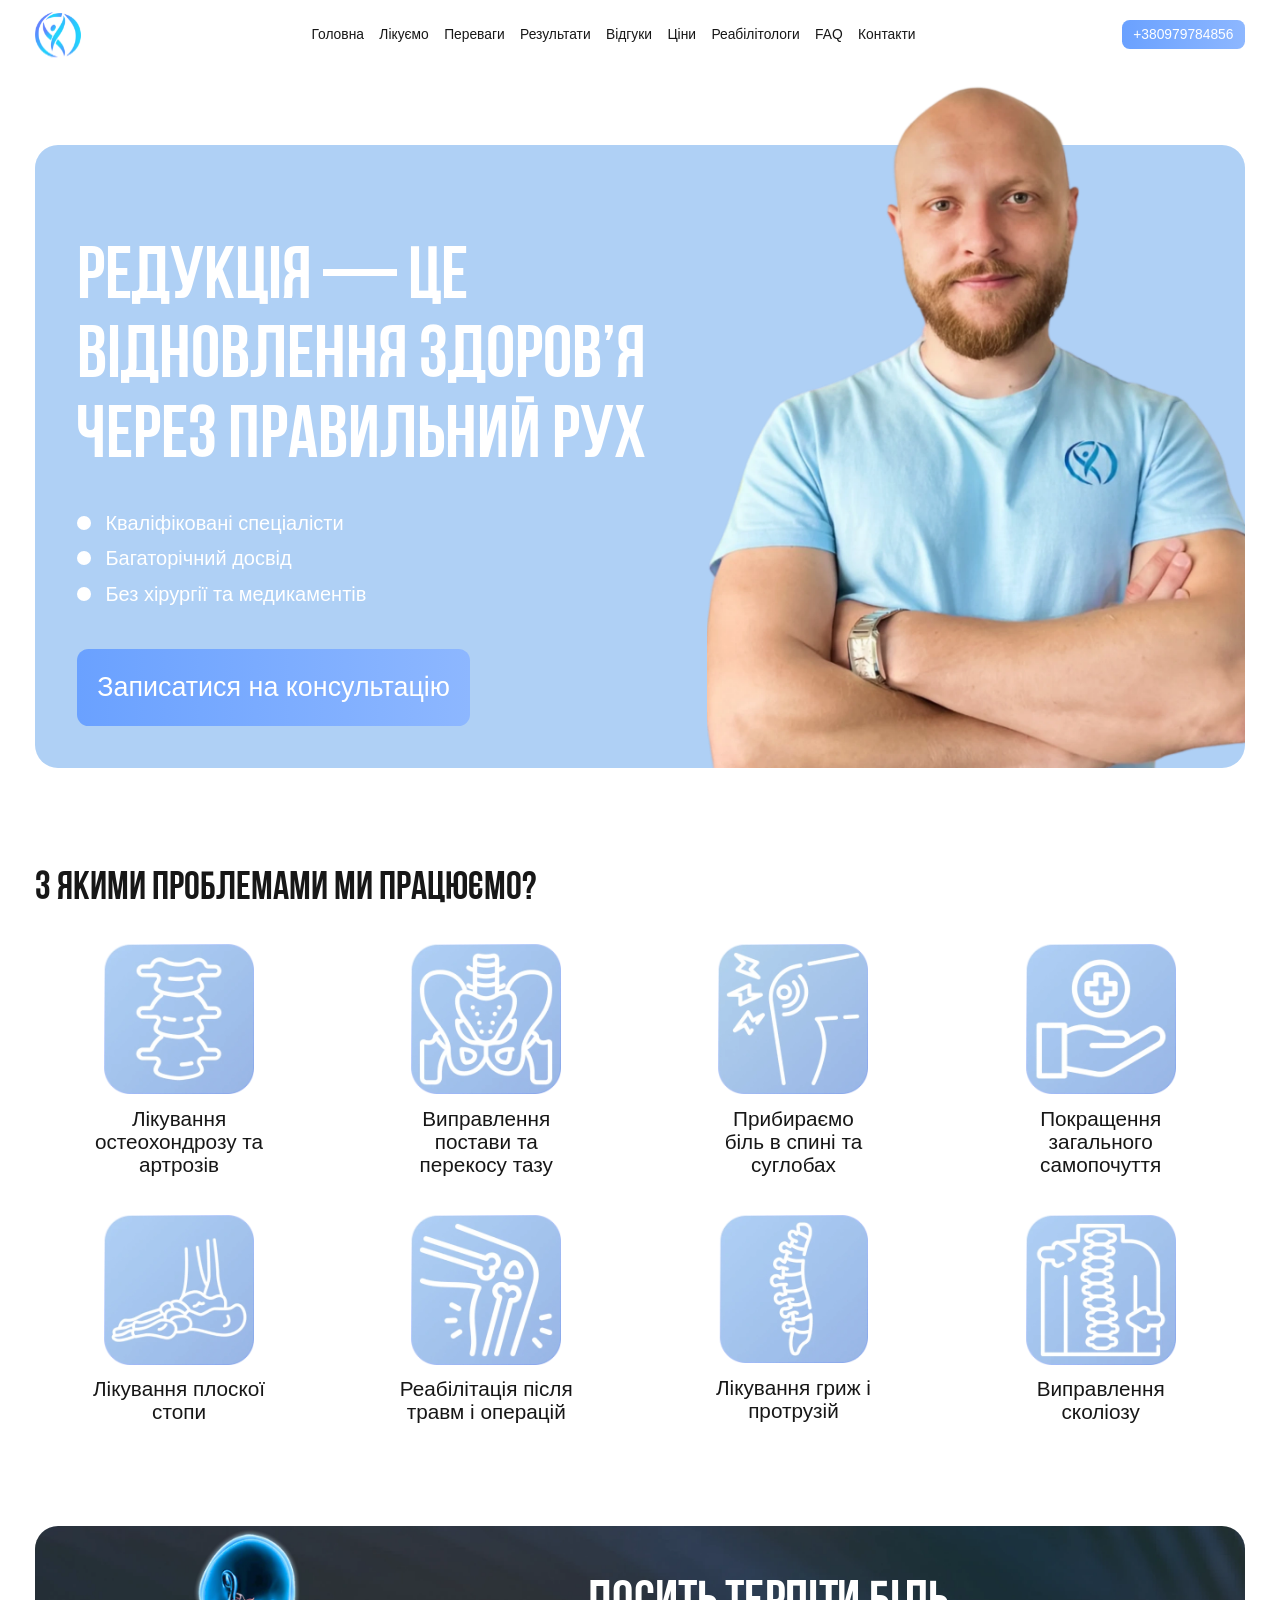
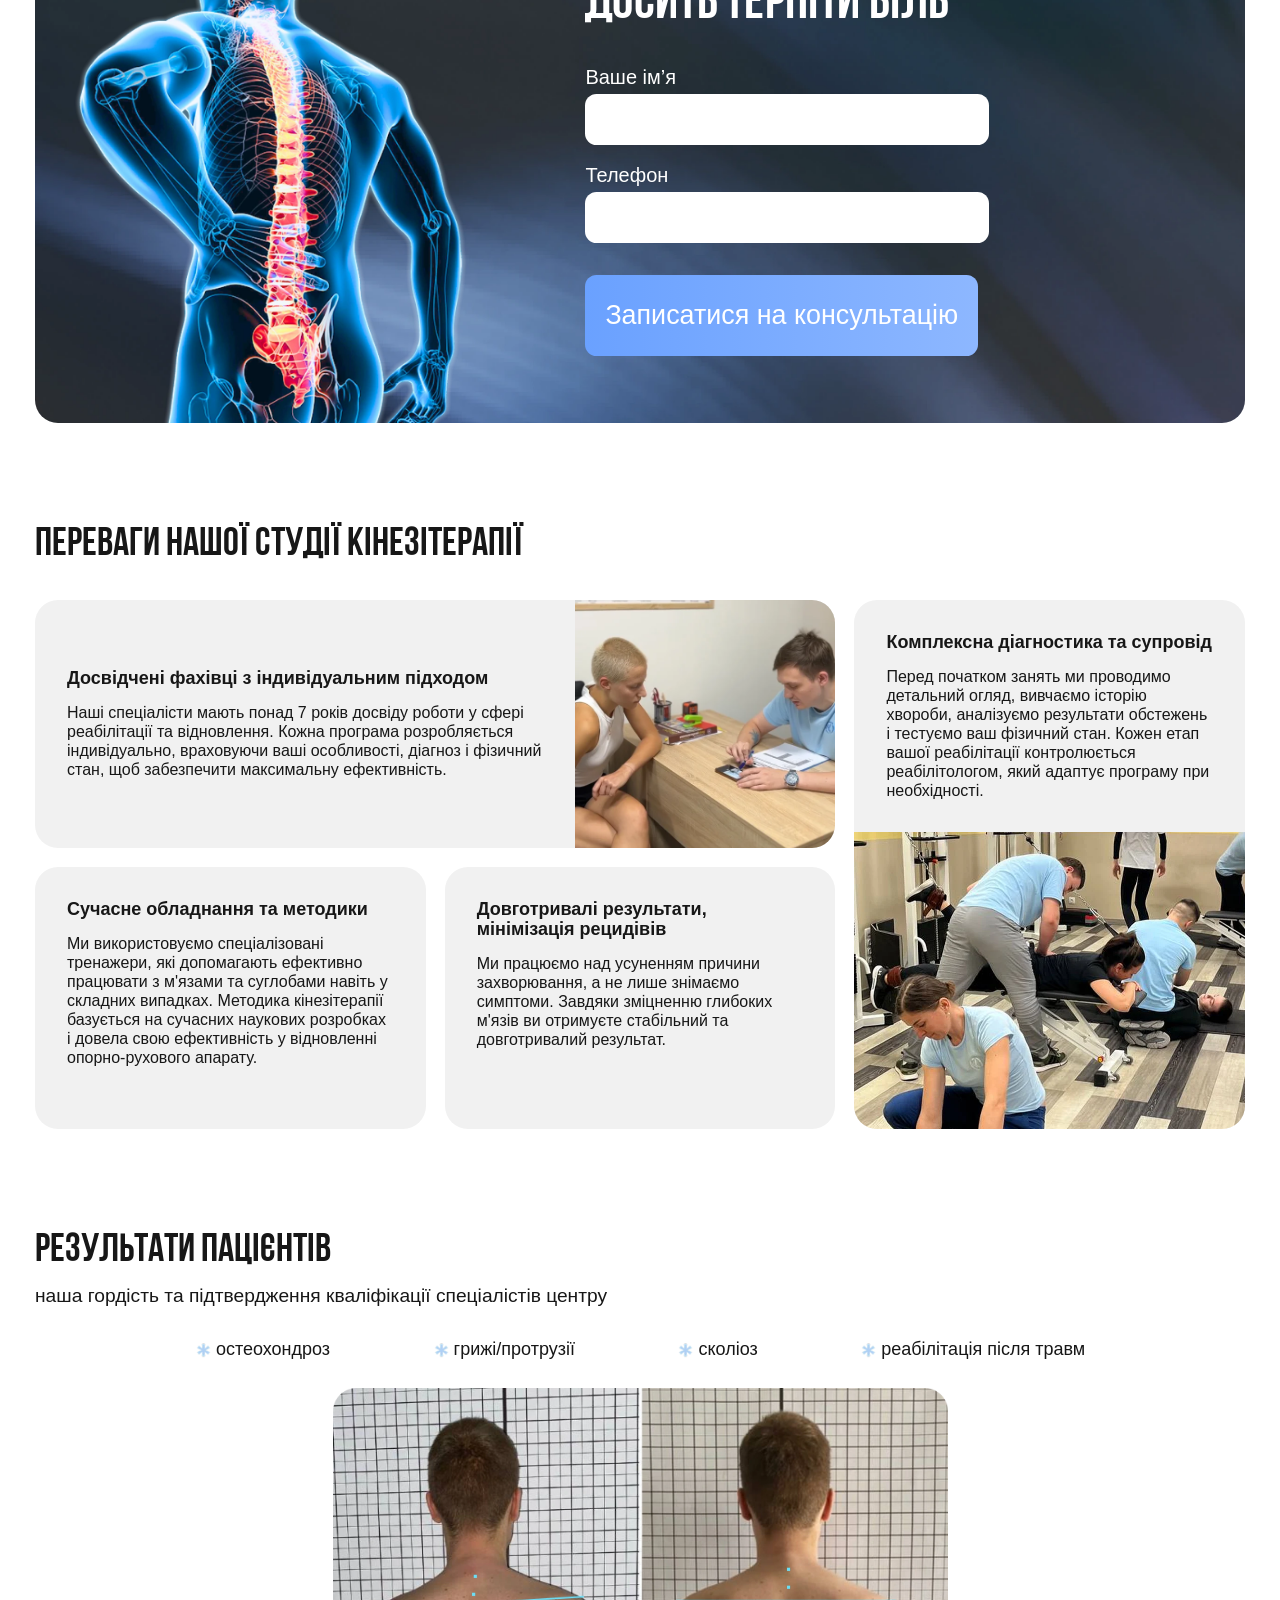
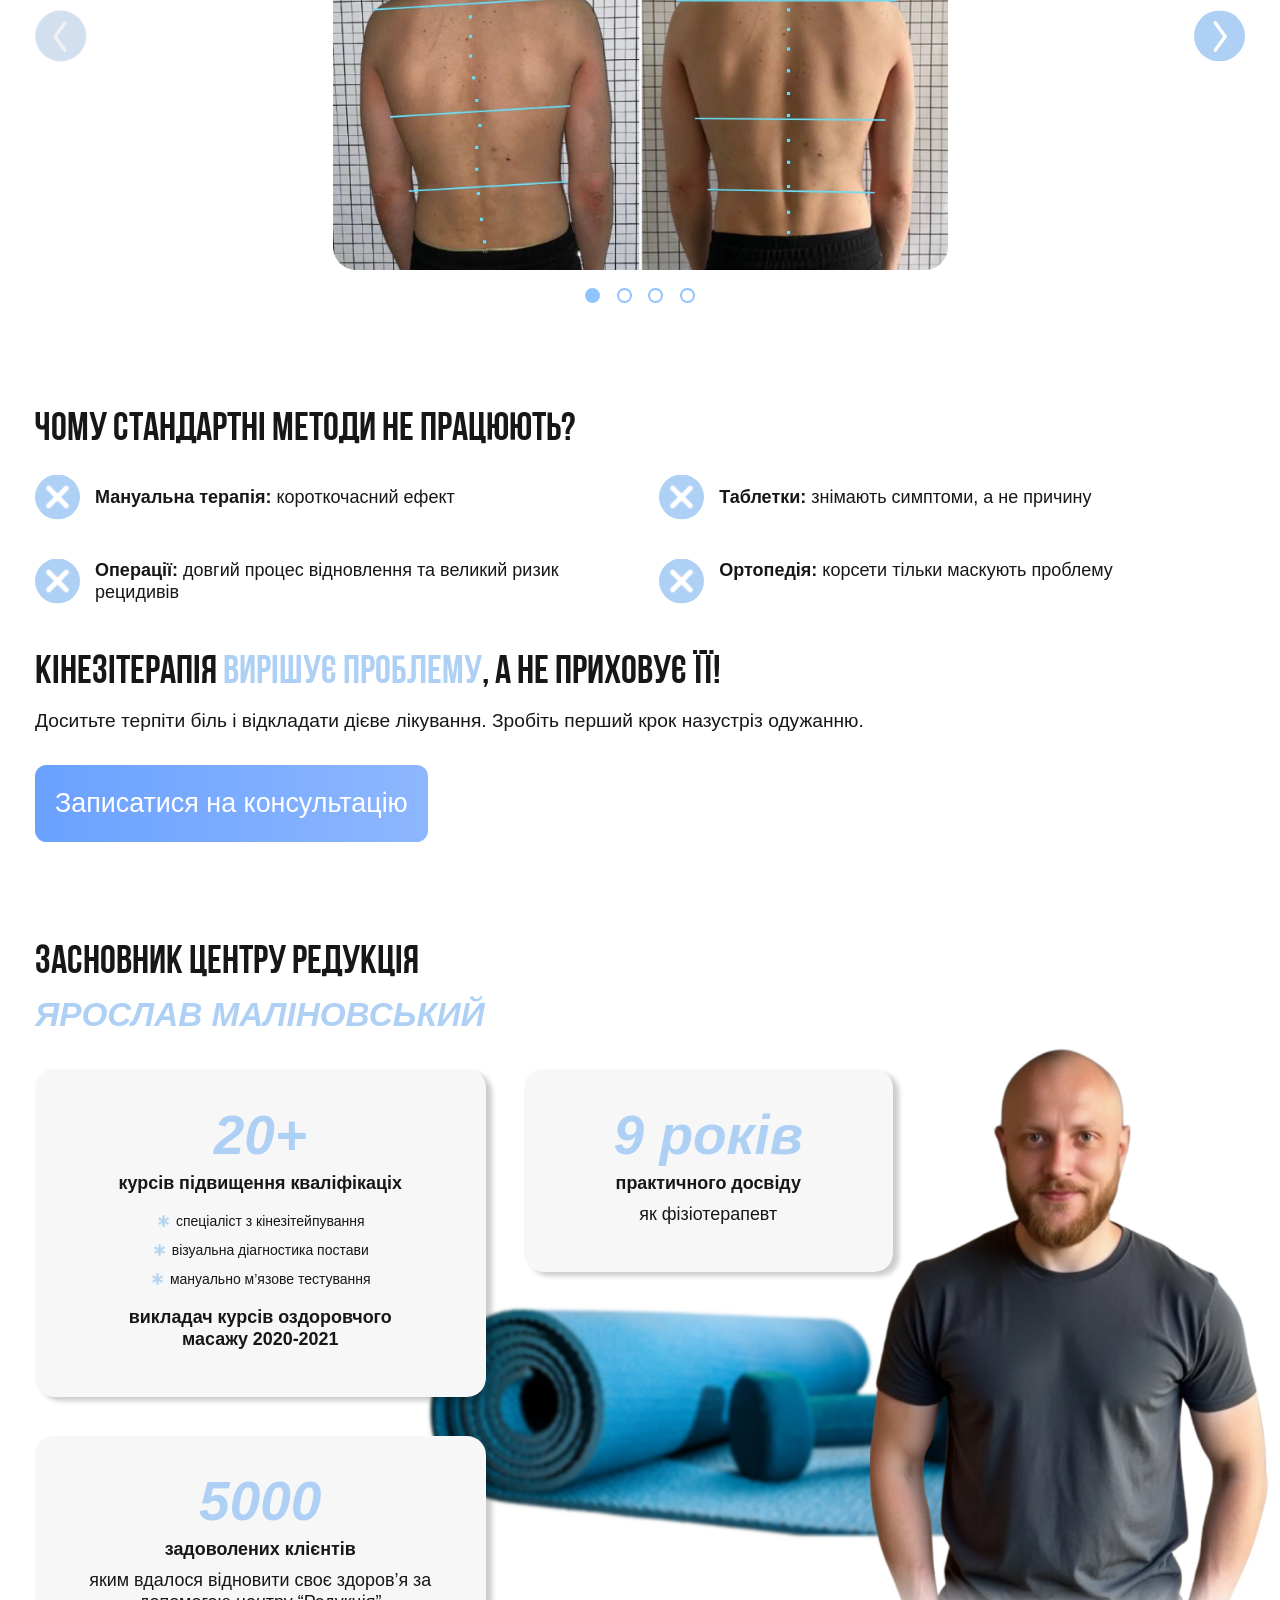
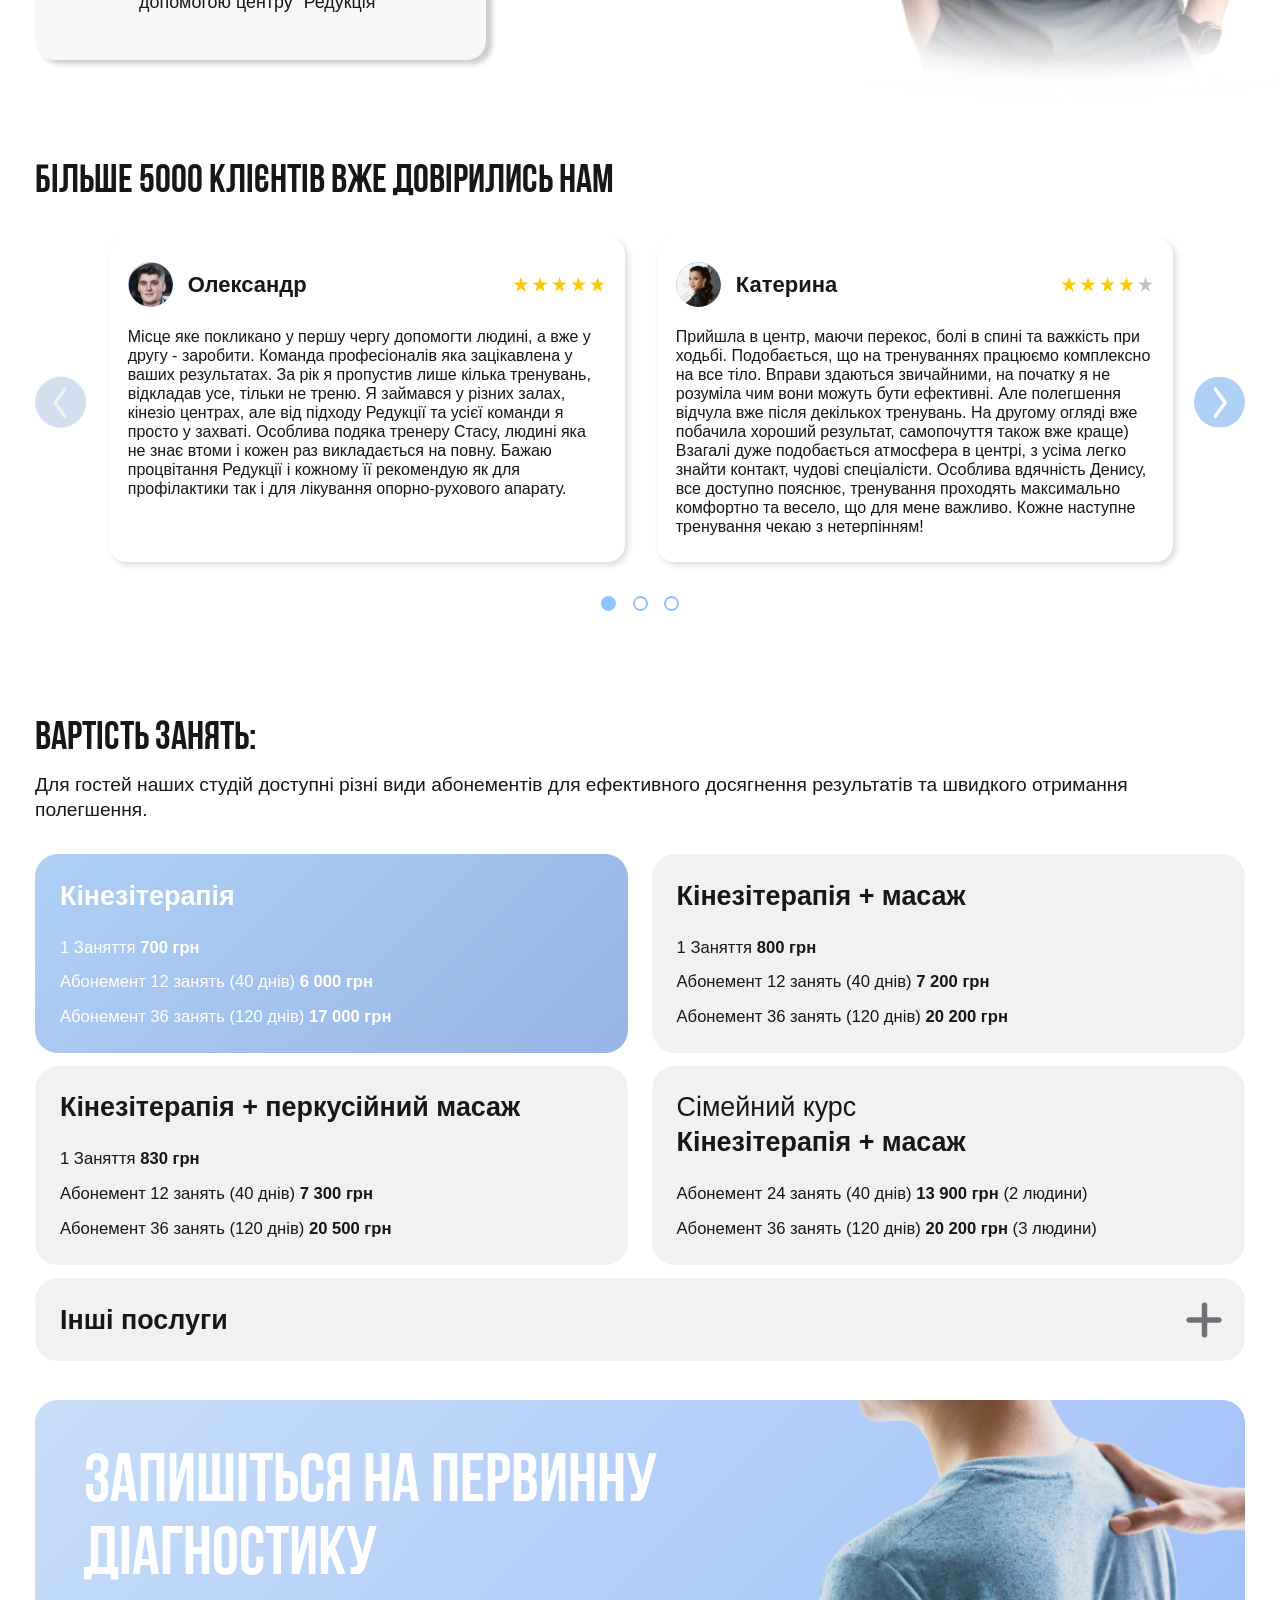
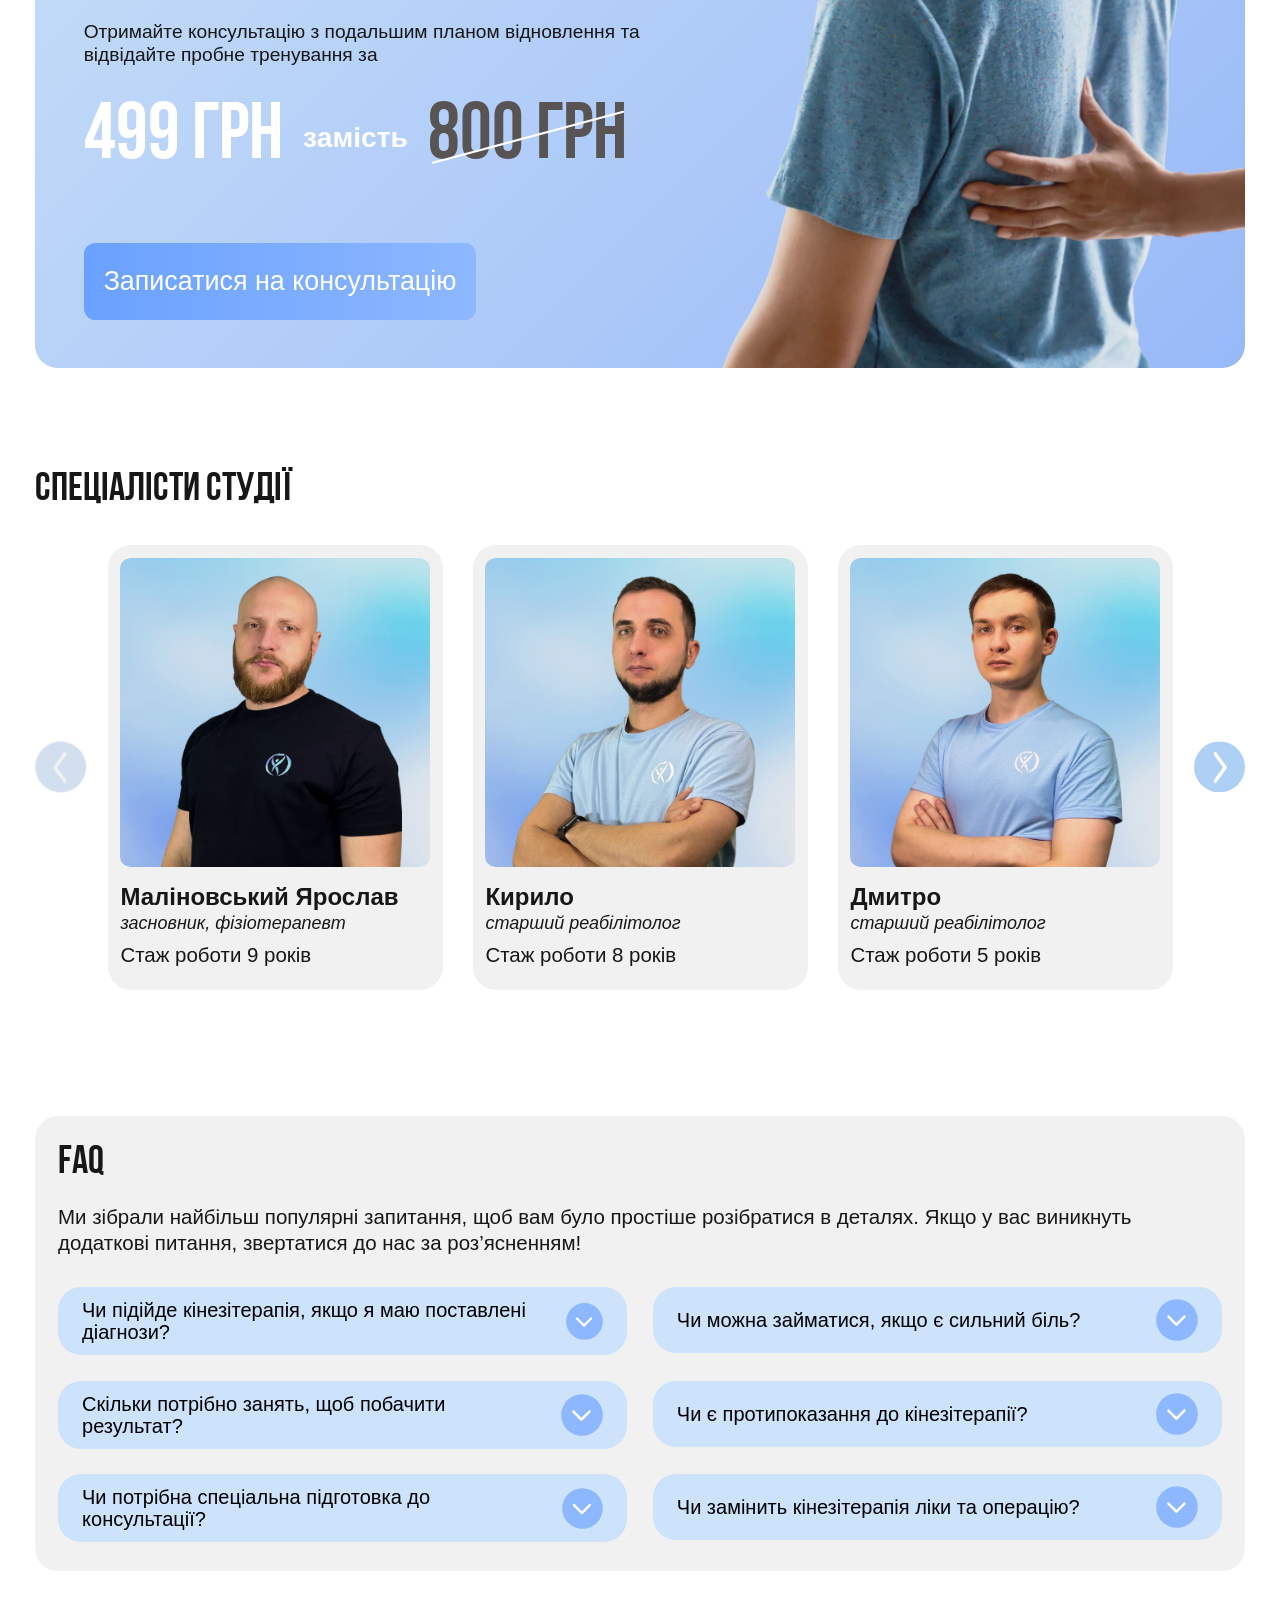
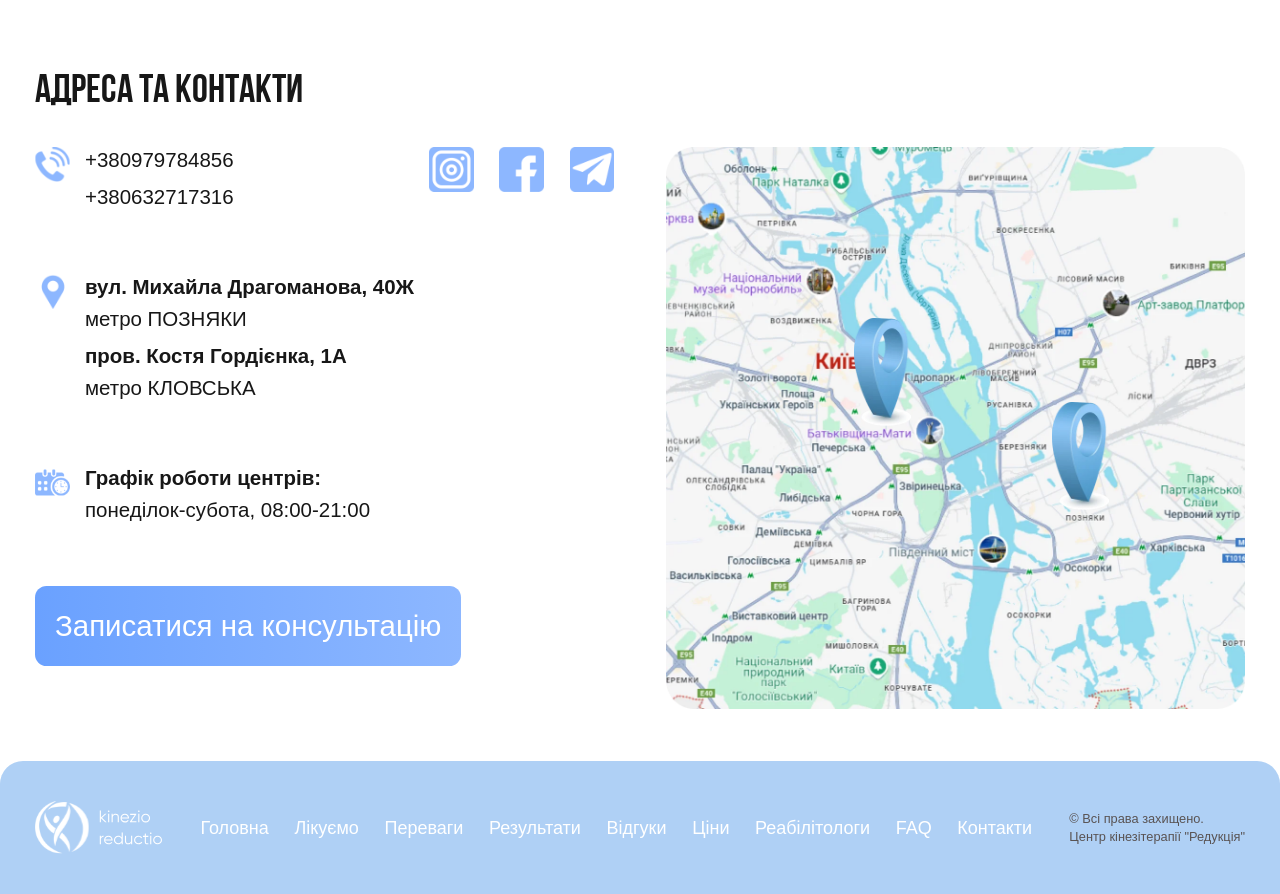
==== index.html @ 493e0660 "Finish kinezio layout" ====
<!DOCTYPE html>
<html lang="en">
<head>
  <meta charset="UTF-8">
  <meta name="viewport" content="width=device-width, initial-scale=1.0">
  <title>Kinezio reductio</title>
  <link rel="stylesheet" href="./styles/reset.min.css">
  <link rel="stylesheet" href="./styles/slick.css">
  <link rel="stylesheet" href="./styles/main.css">
</head>
<body>
  <header>
    <div class="container">
      <div class="header header--desktop df">
        <a href="" class="logo"><img src="./images/logo.svg" alt="Kinezio reductio"></a>
        <nav>
          <ul class="df">
            <li><a href="#main">Головна</a></li>
            <li><a href="#treatment">Лікуємо</a></li>
            <li><a href="#advantages">Переваги</a></li>
            <li><a href="#results">Результати</a></li>
            <li><a href="#reviews">Відгуки</a></li>
            <li><a href="#prices">Ціни</a></li>
            <li><a href="#specialists">Реабілітологи</a></li>
            <li><a href="#faq">FAQ</a></li>
            <li><a href="#contacts">Контакти</a></li>
          </ul>
        </nav>
        <a href="tel:+380979784856" class="phone">+380979784856</a>
      </div>
      <div class="header header--mobile df">
        <a href="" class="logo"><img src="./images/logo--mobile.svg" alt="Kinezio reductio"></a>
        <button class="burger-btn-open" id="open-burger"><span></span><span></span><span></span></button>
        <nav>
          <button class="burger-btn-close" id="close-burger"><span></span><span></span></button>
          <ul>
            <li><a href="#main">Головна</a></li>
            <li><a href="#treatment">Лікуємо</a></li>
            <li><a href="#advantages">Переваги</a></li>
            <li><a href="#results">Результати</a></li>
            <li><a href="#reviews">Відгуки</a></li>
            <li><a href="#prices">Ціни</a></li>
            <li><a href="#specialists">Реабілітологи</a></li>
            <li><a href="#faq">FAQ</a></li>
            <li><a href="#contacts">Контакти</a></li>
          </ul>
        </nav>
      </div>
    </div>
  </header>
  <main>
    <section class="sec1" id="main">
      <div class="container">
        <div class="sec1__content">
          <div class="sec1__text">
            <h1>Редукція — ЦЕ Відновлення здоров’я через правильний рух</h1>
            <ul>
              <li>Кваліфіковані спеціалісти</li>
              <li>Багаторічний досвід</li>
              <li>Без хірургії та медикаментів</li>
            </ul>
            <a href="#make-an-appointment" class="accent-btn">Записатися на консультацію</a>
          </div>
          <div class="sec1__img">
            <img src="./images/sec1-photo.webp" alt="ЯРОСЛАВ МАЛІНОВСЬКИЙ">
          </div>
        </div>
      </div>
    </section>
    <section class="sec2" id="treatment">
      <div class="container">
        <h2>З якими проблемами ми працюємо?</h2>
        <div class="sec2__blocks">
          <div class="sec2__block">
            <img src="./images/sec2-icon-1.webp" alt="Лікування остеохондрозу та артрозів">
            <p>Лікування <br> остеохондрозу та <br> артрозів</p>
          </div>
          <div class="sec2__block">
            <img src="./images/sec2-icon-2.webp" alt="Виправлення постави та перекосу тазу">
            <p>Виправлення <br> постави та <br> перекосу тазу</p>
          </div>
          <div class="sec2__block">
            <img src="./images/sec2-icon-3.webp" alt="Прибираємо біль в спині та суглобах">
            <p>Прибираємо <br> біль в спині та <br> суглобах</p>
          </div>
          <div class="sec2__block">
            <img src="./images/sec2-icon-4.webp" alt="Покращення загального самопочуття">
            <p>Покращення <br> загального <br> самопочуття</p>
          </div>
          <div class="sec2__block">
            <img src="./images/sec2-icon-5.webp" alt="Лікування плоскої стопи">
            <p>Лікування плоскої <br> стопи</p>
          </div>
          <div class="sec2__block">
            <img src="./images/sec2-icon-6.webp" alt="Реабілітація після травм і операцій">
            <p>Реабілітація після <br> травм і операцій</p>
          </div>
          <div class="sec2__block">
            <img src="./images/sec2-icon-7.webp" alt="Лікування гриж і протрузій">
            <p>Лікування гриж і <br> протрузій</p>
          </div>
          <div class="sec2__block">
            <img src="./images/sec2-icon-8.webp" alt="Виправлення сколіозу">
            <p>Виправлення <br> сколіозу</p>
          </div>
        </div>
      </div>
    </section>
    <section class="sec3" id="make-an-appointment">
      <div class="container">
        <div class="sec3__content">
          <div class="sec3__img">
            <img src="./images/sec3-img.webp" alt="Досить терпіти біль: запис на косультацію" class="desktop">
            <img src="./images/sec3-img--mobile.webp" alt="Досить терпіти біль: запис на косультацію" class="mobile">
          </div>
          <div class="sec3__form">
            <h2>досить терпіти біль</h2>
            <form action="">
              <label>
                <span>Ваше ім’я</span>
                <input type="text">
              </label>
              <label>
                <span>Телефон</span>
                <input type="tel">
              </label>
              <button type="submit" class="accent-btn">Записатися на консультацію</button>
            </form>
          </div>
        </div>
      </div>
    </section>
    <section class="sec4" id="advantages">
      <div class="container">
        <div class="sec4__content">
          <h2>Переваги нашої студії кінезітерапії</h2>
          <div class="sec4__blocks">
            <div class="sec4__block">
              <div class="sec4__text">
                <h3>Досвідчені фахівці з індивідуальним підходом</h3>
                <p>
                  Наші спеціалісти мають понад 7 років досвіду роботи у сфері реабілітації та відновлення. Кожна програма розробляється
                  індивідуально, враховуючи ваші особливості, діагноз і фізичний стан, щоб забезпечити максимальну ефективність.
                </p>
              </div>
              <div class="sec4__img"><img src="./images/sec4-img-1.webp" alt="Досвідчені фахівці з індивідуальним підходом"></div>
            </div>
            <div class="sec4__block">
              <div class="sec4__text">
                <h3>Сучасне обладнання та методики</h3>
                <p>
                  Ми використовуємо спеціалізовані тренажери, які допомагають ефективно працювати з м'язами та суглобами навіть у
                  складних випадках. Методика кінезітерапії базується на сучасних наукових розробках і довела свою ефективність у
                  відновленні опорно-рухового апарату.
                </p>
              </div>
            </div>
            <div class="sec4__block">
              <div class="sec4__text">
                <h3>Довготривалі результати, мінімізація рецидівів</h3>
                <p>
                  Ми працюємо над усуненням причини захворювання, а не лише знімаємо симптоми. Завдяки зміцненню глибоких
                  м'язів ви отримуєте стабільний та довготривалий результат.
                </p>
              </div>
            </div>
            <div class="sec4__block">
              <div class="sec4__text">
                <h3>Комплексна діагностика та супровід</h3>
                <p>
                  Перед початком занять ми проводимо детальний огляд, вивчаємо історію хвороби, аналізуємо результати обстежень і
                  тестуємо ваш фізичний стан. Кожен етап вашої реабілітації контролюється реабілітологом, який адаптує програму при
                  необхідності.
                </p>
              </div>
              <div class="sec4__img"><img src="./images/sec4-img-2.webp" alt="Комплексна діагностика та супровід"></div>
            </div>
          </div>
          <div class="sec4__img-mobile"><img src="./images/sec4-img-mobile.webp" alt="Переваги нашої студії кінезітерапії"></div>
        </div>
      </div>
    </section>
    <section class="sec5" id="results">
      <div class="container">
        <h2>результати пацієнтів</h2>
        <p>наша гордість та підтвердження кваліфікації спеціалістів центру</p>
        <ul>
          <li>остеохондроз</li>
          <li>грижі/протрузії</li>
          <li>сколіоз</li>
          <li>реабілітація після травм</li>
        </ul>
        <div class="sec5__slider">
          <div class="sec5__slider-block"><img src="./images/sec5-slider-img-1.webp"></div>
          <div class="sec5__slider-block"><img src="./images/sec5-slider-img-2.webp"></div>
          <div class="sec5__slider-block"><img src="./images/sec5-slider-img-3.webp"></div>
          <div class="sec5__slider-block"><img src="./images/sec5-slider-img-4.webp"></div>
        </div>
      </div>
    </section>
    <section class="sec6">
      <div class="container">
        <h2>Чому стандартні методи не працюють?</h2>
        <ul>
          <li><strong>Мануальна терапія:</strong> короткочасний ефект</li>
          <li><strong>Таблетки:</strong> знімають симптоми, а не причину</li>
          <li><strong>Операції:</strong> довгий процес відновлення та великий ризик рецидивів</li>
          <li><strong>Ортопедія:</strong> корсети тільки маскують проблему</li>
        </ul>
        <h3>Кінезітерапія <strong>вирішує проблему</strong>, а не приховує її!</h3>
        <p>Доситьте терпіти біль і відкладати дієве лікування. Зробіть перший крок назустріз одужанню.</p>
        <a href="#make-an-appointment" class="accent-btn">Записатися на консультацію</a>
      </div>
    </section>
    <section class="sec7">
      <div class="container">
        <h2>засновник центру РЕДУКЦІЯ</h2>
        <h3>ЯРОСЛАВ МАЛІНОВСЬКИЙ</h3>
        <div class="sec7__blocks">
          <div class="sec7__block">
            <h4>20+</h4>
            <p><strong>курсів підвищення кваліфікаціх</strong></p>
            <ul>
              <li>спеціаліст з кінезітейпування</li>
              <li>візуальна діагностика постави</li>
              <li>мануально м’язове тестування</li>
            </ul>
            <p><strong>викладач курсів оздоровчого <br> масажу 2020-2021</strong></p>
          </div>
          <div class="sec7__block">
            <h4>9 років</h4>
            <p><strong>практичного досвіду</strong></p>
            <p>як фізіотерапевт</p>
          </div>
          <div class="sec7__block">
            <h4>5000</h4>
            <p><strong>задоволених клієнтів</strong></p>
            <p>яким вдалося відновити своє здоров’я за допомогою центру “Редукція”</p>
          </div>
        </div>
        <div class="sec7__img">
          <img src="./images/sec7-main-img.webp" alt="ЯРОСЛАВ МАЛІНОВСЬКИЙ">
        </div>
      </div>
    </section>
    <section class="sec8" id="reviews">
      <div class="container">
        <h2>більше 5000 клієнтів вже довірились нам</h2>
        <div class="sec8__blocks">
          <div class="sec8__block" data-rating="5">
            <div class="sec8__title">
              <div class="sec8__name">
                <div><img src="./images/sec8-img-1.webp" alt="Олександр"></div>
                <p>Олександр</p>
              </div>
              <div class="sec8__rating">
                <img src="./images/sec8-star.svg">
                <img src="./images/sec8-star.svg">
                <img src="./images/sec8-star.svg">
                <img src="./images/sec8-star.svg">
                <img src="./images/sec8-star.svg">
              </div>
            </div>
            <p>
              Місце яке покликано у першу чергу допомогти людині, а вже у другу - заробити. Команда професіоналів яка зацікавлена у
              ваших результатах. За рік я пропустив лише кілька тренувань, відкладав усе, тільки не треню. Я займався у різних залах,
              кінезіо центрах, але від підходу Редукції та усієї команди я просто у захваті. Особлива подяка тренеру Стасу, людині яка
              не знає втоми і кожен раз викладається на повну. Бажаю процвітання Редукції і кожному її рекомендую як для профілактики
              так і для лікування опорно-рухового апарату.
            </p>
          </div>
          <div class="sec8__block" data-rating="4">
            <div class="sec8__title">
              <div class="sec8__name">
                <div><img src="./images/sec8-img-2.webp" alt="Катерина"></div>
                <p>Катерина</p>
              </div>
              <div class="sec8__rating">
                <img src="./images/sec8-star.svg">
                <img src="./images/sec8-star.svg">
                <img src="./images/sec8-star.svg">
                <img src="./images/sec8-star.svg">
                <img src="./images/sec8-star.svg">
              </div>
            </div>
            <p>
              Прийшла в центр, маючи перекос, болі в спині та важкість при ходьбі. Подобається, що на тренуваннях працюємо комплексно
              на все тіло. Вправи здаються звичайними, на початку я не розуміла чим вони можуть бути ефективні. Але полегшення відчула
              вже після декількох тренувань. На другому огляді вже побачила хороший результат, самопочуття також вже краще) Взагалі
              дуже подобається атмосфера в центрі, з усіма легко знайти контакт, чудові спеціалісти. Особлива вдячність Денису, все
              доступно пояснює, тренування проходять максимально комфортно та весело, що для мене важливо. Кожне наступне тренування
              чекаю з нетерпінням!
            </p>
          </div>
          <div class="sec8__block" data-rating="5">
            <div class="sec8__title">
              <div class="sec8__name">
                <div><img src="./images/sec8-img-3.webp" alt="Юлія"></div>
                <p>Юлія</p>
              </div>
              <div class="sec8__rating">
                <img src="./images/sec8-star.svg">
                <img src="./images/sec8-star.svg">
                <img src="./images/sec8-star.svg">
                <img src="./images/sec8-star.svg">
                <img src="./images/sec8-star.svg">
              </div>
            </div>
            <p>
              Займалася в Редукції три місяці, і прийду ще обовʼязково!!! Лікар мене відправляв на хірургічний стіл, так як маю дві
              грижі, але дякувати Богу я потрапила в Редукцію. Після перших занять мені вже стало набагато краще, потім через 5
              занять я забула що таке болі в спині взагалі, і зараз не знаю що це! Особливо дякую реабілітологу Максиму! Він дуже
              уважний, завжди запитає як самопочуття, де болить... як болить... і на масажі завжди виправляє ситуації, і якщо десь
              і боліло то після масажу не болить. Бракує слів описати мій захват від Редукції. Я обовʼязково повернуся!!!
            </p>
          </div>
          <div class="sec8__block" data-rating="3">
            <div class="sec8__title">
              <div class="sec8__name">
                <div><img src="" alt="Аліна"></div>
                <p>Аліна</p>
              </div>
              <div class="sec8__rating">
                <img src="./images/sec8-star.svg">
                <img src="./images/sec8-star.svg">
                <img src="./images/sec8-star.svg">
                <img src="./images/sec8-star.svg">
                <img src="./images/sec8-star.svg">
              </div>
            </div>
            <p>
              100% рекомендую, займаюся вже півроку. Прийшла з болем у коліні та спині, майже одразу відчула покращення. Займалася з
              Максимом. Здорово, що є повний контроль над вправами, і немає варіанта зробити щось неправильно)) Всі хлопці дуже
              привітні, товариські, з усіма дуже комфортно. Кілька разів на місяць були огляди та зміна вправ. Ну і масаж після
              заняття найчарівніша частина.
            </p>
          </div>
          <div class="sec8__block" data-rating="5">
            <div class="sec8__title">
              <div class="sec8__name">
                <div><img src="./images/sec8-img-4.webp" alt="Анна"></div>
                <p>Анна</p>
              </div>
              <div class="sec8__rating">
                <img src="./images/sec8-star.svg">
                <img src="./images/sec8-star.svg">
                <img src="./images/sec8-star.svg">
                <img src="./images/sec8-star.svg">
                <img src="./images/sec8-star.svg">
              </div>
            </div>
            <p>
              Редукція - це моя любов і щира рекомендація!За 3 місяці мені вилікували і вирівняли спину, а реабілітаційний центр
              став рідною домівкою)) Окреме дякую Дмитру, для мене це найкращий спеціаліст, який має свої методики і підхід,
              кваліфікований реабілітолог, який зліпив з мене здорову людину. Тому, кому потрібна здорова спина, гарна попа і
              свіжа голова вам точно сюди)
            </p>
          </div>
          <div class="sec8__block" data-rating="5">
            <div class="sec8__title">
              <div class="sec8__name">
                <div><img src="" alt="Богдан"></div>
                <p>Богдан</p>
              </div>
              <div class="sec8__rating">
                <img src="./images/sec8-star.svg">
                <img src="./images/sec8-star.svg">
                <img src="./images/sec8-star.svg">
                <img src="./images/sec8-star.svg">
                <img src="./images/sec8-star.svg">
              </div>
            </div>
            <p>
              Затишно та професійно. Чудові професіонали з великим досвідом. Звернувся з болями в спині та коліні, роками то
              таблетки, то мазі. Знайшли причину нарешті та працюємо над усуненням. І результатом дуже задоволений. Реабілітолог
              Стас уважний та націлений на результат, дякую. Але запевняю - там усі професіонали:)
            </p>
          </div>
        </div>
      </div>
    </section>
    <section class="sec9" id="prices">
      <div class="container">
        <h2>вартість занять:</h2>
        <p>Для гостей наших студій доступні різні види абонементів для ефективного досягнення результатів та швидкого отримання полегшення.</p>
        <div class="sec9__services">
          <div class="sec9__service-block">
            <h3>Кінезітерапія</h3>
            <ul>
              <li>1 Заняття <strong>700 грн</strong></li>
              <li>Абонемент 12 занять (40 днів) <strong>6 000 грн</strong></li>
              <li>Абонемент 36 занять (120 днів) <strong>17 000 грн</strong></li>
            </ul>
          </div>
          <div class="sec9__service-block">
            <h3>Кінезітерапія + масаж</h3>
            <ul>
              <li>1 Заняття <strong>800 грн</strong></li>
              <li>Абонемент 12 занять (40 днів) <strong>7 200 грн</strong></li>
              <li>Абонемент 36 занять (120 днів) <strong>20 200 грн</strong></li>
            </ul>
          </div>
          <div class="sec9__service-block">
            <h3>Кінезітерапія + перкусійний масаж</h3>
            <ul>
              <li>1 Заняття <strong>830 грн</strong></li>
              <li>Абонемент 12 занять (40 днів) <strong>7 300 грн</strong></li>
              <li>Абонемент 36 занять (120 днів) <strong>20 500 грн</strong></li>
            </ul>
          </div>
          <div class="sec9__service-block">
            <h3><em>Сімейний курс</em> Кінезітерапія + масаж</h3>
            <ul>
              <li>Абонемент 24 занять (40 днів) <strong>13 900 грн</strong> (2 людини)</li>
              <li>Абонемент 36 занять (120 днів) <strong>20 200 грн</strong> (3 людини)</li>
            </ul>
          </div>
          <div class="sec9__service-block">
            <h3>Інші послуги</h3>
            <ul>
              <li>Банки <strong>200 грн</strong></li>
              <li>Перкусійний масаж <strong>250 грн</strong></li>
              <li>Кінезітейпування <strong>300 грн</strong></li>
            </ul>
          </div>
        </div>
        <div class="sec9__first">
          <h2>запишіться на первинну діагностику</h2>
          <p>Отримайте консультацію з подальшим планом відновлення та відвідайте пробне тренування за</p>
          <div class="sec9__first-text">
            <p>499 грн</p>
            <p>замість</p>
            <p>800 грн</p>
          </div>
          <a href="#make-an-appointment" class="accent-btn">Записатися на консультацію</a>
          <img src="./images/sec9-img.webp" alt="первинна діагностика">
        </div>
      </div>
    </section>
    <section class="sec10" id="specialists">
      <div class="container">
        <h2>спеціалісти студії</h2>
        <div class="sec10__cards">
          <div class="sec10__card">
            <div><img src="./images/sec10-img-1.webp" alt="Маліновський Ярослав"></div>
            <p>Маліновський Ярослав</p>
            <p>засновник, фізіотерапевт</p>
            <p>Стаж роботи 9 років</p>
          </div>
          <div class="sec10__card">
            <div><img src="./images/sec10-img-2.webp" alt="Кирило"></div>
            <p>Кирило</p>
            <p>старший реабілітолог</p>
            <p>Стаж роботи 8 років</p>
          </div>
          <div class="sec10__card">
            <div><img src="./images/sec10-img-3.webp" alt="Дмитро"></div>
            <p>Дмитро</p>
            <p>старший реабілітолог</p>
            <p>Стаж роботи 5 років</p>
          </div>
          <div class="sec10__card">
            <div><img src="./images/sec10-img-4.webp" alt="Дарія"></div>
            <p>Дарія</p>
            <p>реабілітолог</p>
            <p>Стаж роботи 3 роки</p>
          </div>
          <div class="sec10__card">
            <div><img src="./images/sec10-img-5.webp" alt="Ігор"></div>
            <p>Ігор</p>
            <p>реабілітолог</p>
            <p>Стаж роботи 3 роки</p>
          </div>
          <div class="sec10__card">
            <div><img src="./images/sec10-img-6.webp" alt="Нікіта"></div>
            <p>Нікіта</p>
            <p>реабілітолог</p>
            <p>Стаж роботи 3 роки</p>
          </div>
        </div>
      </div>
    </section>
    <section class="sec11" id="faq">
      <div class="container">
        <div class="sec11__content">
          <h2>faq</h2>
          <p
            data-mobile-text="Ми зібрали найбільш популярні запитання, щоб вам було простіше розібратися в деталях."
            data-desktop-text="Ми зібрали найбільш популярні запитання, щоб вам було простіше розібратися в деталях. Якщо у вас виникнуть додаткові питання, звертатися до нас за роз’ясненням!"
          >
          </p>
          <div class="sec11__blocks">
            <div class="sec11__block">
              <button>
                <span>Чи підійде кінезітерапія, якщо я маю поставлені діагнози?</span>
                <span><img src="./images/faq-arrow.svg"></span>
              </button>
              <p>Так, кінезітерапія ефективна при більшості захворювань спини та суглобів, включаючи остеохондроз, грижі, протрузії, артрит, сколіоз. Перед початком занять проводиться консультація, щоб впевнитися, що метод вам підходить.</p>
            </div>
            <div class="sec11__block">
              <button>
                <span>Чи можна займатися, якщо є сильний біль?</span>
                <span><img src="./images/faq-arrow.svg"></span>
              </button>
              <p>Так, можна. Усі вправи підбираються індивідуально і виконуються під контролем спеціаліста, щоб уникнути травматизації та поступово зменшити дискомфорт.</p>
            </div>
            <div class="sec11__block">
              <button>
                <span>Скільки потрібно занять, щоб побачити результат?</span>
                <span><img src="./images/faq-arrow.svg"></span>
              </button>
              <p>Перші позитивні зміни, як правило, помітні вже після 2–3 занять. Повний курс реабілітації залежить від складності вашого випадку і зазвичай триває від 3 до 5 місяців.</p>
            </div>
            <div class="sec11__block">
              <button>
                <span>Чи є протипоказання до кінезітерапії?</span>
                <span><img src="./images/faq-arrow.svg"></span>
              </button>
              <p>Цей метод практично не має протипоказань. Навіть у складних випадках ми можемо підібрати безпечні вправи, які допоможуть вам розпочати відновлення.</p>
            </div>
            <div class="sec11__block">
              <button>
                <span>Чи потрібна спеціальна підготовка до консультації?</span>
                <span><img src="./images/faq-arrow.svg"></span>
              </button>
              <p>Єдине, що потрібно — це медичні документи (МРТ, рентген тощо), якщо вони у вас є, та спортивний одяг. Все інше ми зробимо на місці: діагностику, тестування та пробне заняття.</p>
            </div>
            <div class="sec11__block">
              <button>
                <span>Чи замінить кінезітерапія ліки та операцію?</span>
                <span><img src="./images/faq-arrow.svg"></span>
              </button>
              <p>У більшості випадків — так. Кінезітерапія допомагає усунути причину болю, тоді як ліки та операції часто борються лише із симптомами. Ми робимо все, щоб ви одужали природним шляхом, без втручань.</p>
            </div>
          </div>
        </div>
      </div>
    </section>
    <section class="sec12" id="contacts">
      <div class="container">
        <h2>адреса та контакти</h2>
        <div class="sec12__content">
          <div class="sec12__info">
            <div>
              <a href="tel:+380979784856">+380979784856</a>
              <a href="tel:+380632717316">+380632717316</a>
            </div>
            <div>
              <a href="https://maps.app.goo.gl/eNYbsEqepQY3aM7H8" target="_blank"><strong>вул. Михайла Драгоманова, 40Ж</strong> метро ПОЗНЯКИ</a>
              <a href="https://maps.app.goo.gl/p5BMai2RFE6oq23B7" target="_blank"><strong>пров. Костя Гордієнка, 1А</strong> метро КЛОВСЬКА</a>
            </div>
            <div>
              <p><strong>Графік роботи центрів:</strong> понеділок-субота, 08:00-21:00</p>
            </div>
            <a href="#make-an-appointment" class="accent-btn">Записатися на консультацію</a>
            <div>
              <a href="https://www.instagram.com/reductio_kinezio/" target="_blank"><img src="./images/instagram-icon.svg" alt="Instagram"></a>
              <a href="https://www.facebook.com/reductio.kinezio" target="_blank"><img src="./images/facebook-icon.svg" alt="Facebook"></a>
              <a href="https://t.me/380979784856" target="_blank"><img src="./images/telegram-icon.svg" alt="Telegram"></a>
            </div>
          </div>
          <div class="sec12__map">
            <img src="./images/sec12-map.webp" alt="Карта">
            <a href="https://maps.app.goo.gl/p5BMai2RFE6oq23B7" target="_blank"><img src="./images/sec12-geo-map-icon.webp"></a>
            <a href="https://maps.app.goo.gl/eNYbsEqepQY3aM7H8" target="_blank"><img src="./images/sec12-geo-map-icon.webp"></a>
          </div>
        </div>
      </div>
    </section>
  </main>

  <footer>
    <div class="container">
      <div class="footer__contnet">
        <a href="#main" class="logo"><img src="./images/logo--white.svg" alt="Kinezio reductio"></a>
        <nav>
          <ul class="df">
            <li><a href="#main">Головна</a></li>
            <li><a href="#treatment">Лікуємо</a></li>
            <li><a href="#advantages">Переваги</a></li>
            <li><a href="#results">Результати</a></li>
            <li><a href="#reviews">Відгуки</a></li>
            <li><a href="#prices">Ціни</a></li>
            <li><a href="#specialists">Реабілітологи</a></li>
            <li><a href="#faq">FAQ</a></li>
            <li><a href="#contacts">Контакти</a></li>
          </ul>
        </nav>
        <p><span>© Всі права захищено.</span> <span>Центр кінезітерапії "Редукція"</span></p>
        <div>
          <a href="https://www.instagram.com/reductio_kinezio/" target="_blank"><img src="./images/instagram-icon.svg" alt="Instagram"></a>
          <a href="https://www.facebook.com/reductio.kinezio" target="_blank"><img src="./images/facebook-icon.svg" alt="Facebook"></a>
          <a href="https://t.me/380979784856" target="_blank"><img src="./images/telegram-icon.svg" alt="Telegram"></a>
        </div>
      </div>
    </div>
  </footer>

  <script src="https://cdnjs.cloudflare.com/ajax/libs/jquery/3.7.1/jquery.min.js" integrity="sha512-v2CJ7UaYy4JwqLDIrZUI/4hqeoQieOmAZNXBeQyjo21dadnwR+8ZaIJVT8EE2iyI61OV8e6M8PP2/4hpQINQ/g==" crossorigin="anonymous" referrerpolicy="no-referrer"></script>
  <script src="./script/slick.min.js"></script>
  <script src="./script/main.js"></script>
</body>
</html>
---- styles/main.css ----
/*#region variablesCSS*/
:root {
  --white-c: #ffffff;
  --dark-c: #171717;
  --accent-blue-c: #1AA5FD;
  --light-blue-c: #AFD0F5;
}
/*#endregion variablesCSS*/

/*#region fonts*/
@font-face {
  font-family: 'Gilroy', 'sans-serif';
  src: url('../fonts/Gilroy/Gilroy-Regular.eot');
  src: local('Gilroy Regular'),
       url('../fonts/Gilroy/Gilroy-Regular.woff2') format('woff2'),
       url('../fonts/Gilroy/Gilroy-Regular.woff') format('woff'),
       url('../fonts/Gilroy/Gilroy-Regular.ttf') format('truetype');
  font-weight: 400;
  font-style: normal;
}

@font-face {
  font-family: 'Gilroy', 'sans-serif';
  src: url('../fonts/Gilroy/Gilroy-Medium.eot');
  src: local('Gilroy Medium'),
       url('../fonts/Gilroy/Gilroy-Medium.woff2') format('woff2'),
       url('../fonts/Gilroy/Gilroy-Medium.woff') format('woff'),
       url('../fonts/Gilroy/Gilroy-Medium.ttf') format('truetype');
  font-weight: 500;
  font-style: normal;
}

@font-face {
  font-family: 'Gilroy', 'sans-serif';
  src: url('../fonts/Gilroy/Gilroy-Semibold.eot');
  src: local('Gilroy SemiBold'),
       url('../fonts/Gilroy/Gilroy-Semibold.woff2') format('woff2'),
       url('../fonts/Gilroy/Gilroy-Semibold.woff') format('woff'),
       url('../fonts/Gilroy/Gilroy-Semibold.ttf') format('truetype');
  font-weight: 600;
  font-style: normal;
}

@font-face {
  font-family: 'Gilroy', 'sans-serif';
  src: url('../fonts/Gilroy/Gilroy-Bold.eot');
  src: local('Gilroy Bold'),
       url('../fonts/Gilroy/Gilroy-Bold.woff2') format('woff2'),
       url('../fonts/Gilroy/Gilroy-Bold.woff') format('woff'),
       url('../fonts/Gilroy/Gilroy-Bold.ttf') format('truetype');
  font-weight: 700;
  font-style: normal;
}

@font-face {
  font-family: 'Bebas Neue Cyrillic';
  src: url('../fonts/Bebas-Neue-Cyrillic/BebasNeueCyrillic.eot');
  src: local('Bebas Neue Cyrillic Regular'),
       url('../fonts/Bebas-Neue-Cyrillic/BebasNeueCyrillic.woff2') format('woff2'),
       url('../fonts/Bebas-Neue-Cyrillic/BebasNeueCyrillic.woff') format('woff'),
       url('../fonts/Bebas-Neue-Cyrillic/BebasNeueCyrillic.ttf') format('truetype');
  font-weight: 400;
  font-style: normal;
}
/*#endregion fonts*/

/*#region generalStyles*/
*, *::before, *::after {
  margin: 0;
  padding: 0;
  box-sizing: border-box;
}

html, body {
  overflow-x: hidden;
}

body {
  font-family: 'Gilroy', sans-serif;
  font-weight: 400;
  font-size: 0.84vw;
  color: var(--dark-c);
}

ol, ul {
  list-style: none;
}

strong {
  font-weight: 700;
}

a {
  display: block;
  text-decoration: none;
  color: inherit;
  font-family: inherit;
}

button {
  display: block;
  background-color: transparent;
  cursor: pointer;
  border: none;
}

input {
  border: none;
}

img {
  display: block;
  object-fit: cover;
  max-width: 100%;
  max-height: 100%;
  width: 100%;
}

.df {
  display: flex;
}
.container {
  max-width: 1920px;
  width: 100%;
  margin: 0 auto;
  padding: 0 4.5vw;
}

h1, h2 {
  font-family: 'Bebas Neue Cyrillic', 'sans-serif';
}
section {
  padding: 4vw 0;
}

h2 {
  font-size: clamp(18px, 3.1vw, 54px);
  text-transform: uppercase;
  margin-bottom: clamp(10px, 2.7vw, 40px);
}

.accent-btn {
  width: max-content;
  border-radius: 0.9vw;
  background: linear-gradient(90deg, rgba(106,161,255,1) 0%, rgba(141,183,255,1) 100%);
  color: var(--white-c);
}
/*#endregion generalStyles*/

/*#region slickSlider*/
.slick-slider {
  margin-bottom: 1.9vw;
}
.slick-slider .slick-track, .slick-slider .slick-list {
  display: flex;
}

.slick-arrow {
  position: absolute;
  top: 50%;
  width: 4vw;
  max-width: 60px;
  min-width: 20px;
  aspect-ratio: 1 / 1;
  background-image: url(../images/slick-arrow.svg);
  background-position: center;
  background-repeat: no-repeat;
  background-size: contain;
  font-size: 0;
  transition: all 0.3s ease-in-out;
  z-index: 2;
}
.slick-arrow:hover {
  opacity: 0.8;
}
.slick-arrow.slick-prev {
  left: 0;
  transform: translateY(-50%) scaleX(-1);
}
.slick-arrow.slick-next {
  right: 0;
  transform: translateY(-50%);
}
.slick-arrow.slick-disabled {
  filter: contrast(0.8);
  opacity: 0.5;
  cursor: not-allowed;
}

.slick-slider ul.slick-dots {
  position: relative;
  display: flex;
  align-items: center;
  justify-content: center;
  gap: 1.3vw;
  top: 1.4vw;
}

.slick-slider ul.slick-dots li {
  padding: 0;
  width: 1.6vw;
  max-width: 15px;
  min-width: 7px;
  aspect-ratio: 1 / 1;
  border-radius: 50%;
  border: solid 2px #8FC4FF;
  cursor: pointer;
  transition: all 0.3s ease-in-out;
}
.slick-slider ul.slick-dots li:hover {
  background-color: var(--light-blue-c);
  opacity: 0.7;
}
.slick-slider ul.slick-dots li::before {
  display: none;
}
.slick-slider ul.slick-dots li.slick-active {
  background-color: #8FC4FF;
}
.slick-slider ul.slick-dots li button {
  font-size: 0;
}
/*#endregion slickSlider*/

/*#region header*/
header {
  position: sticky;
  top: 0;
  left: 0;
  right: 0;
  background-color: var(--white-c);
  z-index: 2;
}
.header--mobile {
  display: none;
}
.header {
  padding: 1.2vw 0;
  align-items: center;
  justify-content: space-between;
}
.header .logo {
  padding: 0;
  height: 4.2vw;
  max-height: 80px;
  width: max-content;
  max-width: max-content;
  aspect-ratio: 1 / 1;
}
.header .logo img {
  width: max-content;
  max-width: max-content;
  height: 100%;
}
.header nav {
  transform: translateX(4%);
}
.header nav ul {
  gap: clamp(0.1px, 1.8vw, 45px);
}
.header a {
  padding: 0.3vw 0;
  font-size: clamp(9px, 1.2vw, 22px)
}
.header a.phone {
  padding: clamp(5px, 0.72vw, 15px) clamp(7px, 1.2vw, 25px);
  border-radius: clamp(7px, 0.9vw, 15px);
  background: linear-gradient(90deg, rgba(106,161,255,1) 0%, rgba(141,183,255,1) 100%);
  color: var(--white-c);
}
/*#endregion header*/

/*#region sec1*/
.sec1 {
  padding-top: 0.5vw;
}
.sec1__content {
  position: relative;
  display: flex;
  align-items: flex-end;
  justify-content: space-between;
  z-index: 1;
}
.sec1__content::before {
  content: '';
  position: absolute;
  bottom: 0;
  left: 0;
  width: 100%;
  height: 90%;
  background-color: var(--light-blue-c);
  border-radius: 1.8vw;
  z-index: -1;
}
.sec1__img {
  width: 42vw;
  max-width: 575px;
}
.sec1__text {
  padding: clamp(5px, 3.3vw, 65px) 0 clamp(5px, 3.3vw, 65px) clamp(5px, 3.3vw, 65px);
  color: var(--white-c);
}
.sec1__text h1 {
  font-size: clamp(20px, 5.8vw, 85px);
  line-height: clamp(24px, 6.2vw, 89px);
  width: clamp(0.1px, 45vw, 720px);
  text-transform: uppercase;
}
.sec1__text ul {
  margin: clamp(5px, 3.3vw, 35px) 0 clamp(5px, 4.7vw, 45px);
}
.sec1__text ul li {
  position: relative;
  padding-left: clamp(0.1px, 2.2vw, 35px);
  font-size: clamp(11px, 2.1vw, 20px);
  margin-bottom: 1.2vw;
}
.sec1__text ul li::before {
  content: '';
  position: absolute;
  top: 50%;
  transform: translateY(-50%);
  left: 0;
  width: 1.1vw;
  max-width: 18px;
  aspect-ratio: 1 / 1;
  border-radius: 50%;
  background-color: var(--white-c);
}
.sec1__text ul li:last-child {
  margin-bottom: 0;
}
.sec1__text a {
  font-size: clamp(12px, 2.1vw, 28px);
  padding: clamp(5px, 2vw, 25px) clamp(7px, 2.2vw, 20px);
}
/*#endregion sec1*/

/*#region sec2*/
.sec2__blocks {
  display: flex;
  flex-wrap: wrap;
  column-gap: 1.5vw;
  row-gap: 3vw;
}
.sec2__block {
  width: calc(25% - 1.13vw);
}
.sec2__block img {
  width: 12vw;
  max-width: 150px;
  margin: 0 auto 1vw;
}
.sec2__block p {
  text-align: center;
  font-size: clamp(10px, 1.62vw, 21px);
  line-height: clamp(12px, 1.9vw, 23px);
}
/*#endregion sec2*/

/*#region sec3*/
.sec3__content {
  padding: 0 3vw;
  display: flex;
  align-items: center;
  justify-content: space-between;
  background-image: url(../images/sec3-bg.webp);
  background-position: center;
  background-size: cover;
  background-repeat: no-repeat;
  border-radius: 1.8vw;
}
.sec3__img {
  width: 31vw;
  max-width: 525px;
}
.sec3__img img.mobile {
  display: none;
}
.sec3__form {
  width: calc(100% - 40vw);
  color: var(--white-c);
}
.sec3__form h2 {
  transform: scale(1.35);
  transform-origin: left bottom;
  margin-bottom: 2.6vw;
}
.sec3__form form label {
  display: block;
  margin-bottom: 1.5vw;
}
.sec3__form form label:last-of-type {
  margin-bottom: 2.5vw;
}
.sec3__form form label span {
  display: block;
  font-size: clamp(11px, 1.62vw, 20px);
  line-height: clamp(13px, 1.9vw, 22px);
  margin-bottom: 0.5vw;
}
.sec3__form form label input {
  display: block;
  width: 31.5vw;
  font-size: clamp(11px, 1.62vw, 18px);
  line-height: clamp(13px, 1.9vw, 20px);
  font-family: inherit;
  border-radius: 0.9vw;
  padding: 1.2vw 1vw;
}
.sec3__form form button {
  font-size: clamp(12px, 2.1vw, 28px);
  padding: clamp(5px, 2vw, 25px) clamp(7px, 2.2vw, 20px);
}
/*#endregion sec3*/

/*#region sec4*/
.sec4__blocks {
  display: grid;
  grid-template-columns: repeat(3, 1fr);
  grid-template-rows: 0.5fr 0.53fr;
  gap: 1.5vw;
}
.sec4__block {
  background-color: #F1F1F1;
  overflow: hidden;
  border-radius: 1.8vw;
}
.sec4__text {
  padding: clamp(15px, 2.5vw, 35px);
}
.sec4__text h3 {
  font-weight: 700;
  font-size: clamp(11px, 1.6vw, 18px);
  line-height: clamp(13px, 2vw, 20px);;
  margin-bottom: clamp(5px, 1.5vw, 15px);
}
.sec4__text p {
  font-size: clamp(9px, 1.3vw, 16px);
  line-height: clamp(11px, 1.6vw, 19px);
}

.sec4__block:nth-child(1) {
  display: flex;
  align-items: center;
  grid-column: 1 / 3;
  grid-row: 1 / 2;
}
.sec4__block:nth-child(2) {
  grid-column: 1 / 2;
  grid-row: 2 / 3;
}
.sec4__block:nth-child(3) {
  grid-column: 2 / 3;
  grid-row: 2 / 3;
}
.sec4__block:nth-child(4) {
  display: flex;
  flex-direction: column;
  grid-column: 3 / 4;
  grid-row: 1 / 3;
}

.sec4__block:nth-child(1) .sec4__img {
  height: 100%;
  min-width: max-content;
}
.sec4__block:nth-child(1) .sec4__img img {
  height: 100%;
  aspect-ratio: 1 / 0.95;
  max-height: 315px;
}

.sec4__block:nth-child(4) .sec4__img {
  margin-top: auto;
}


.sec4__content .sec4__img-mobile {
  display: none;
}
/*#endregion sec4*/

/*#region sec5*/
.sec5 h2 {
  margin-bottom: 1vw;
}
.sec5 h2 + p {
  font-size: clamp(11px, 1.5vw, 22px);
  line-height: clamp(14px, 1.9vw, 24px);
  margin-bottom: clamp(10px, 2.5vw, 65px);
}
.sec5 ul {
  display: flex;
  align-items: center;
  justify-content: center;
  gap: 8vw;
  margin-bottom: 2.3vw;
}
.sec5 ul.slick-dots {
  margin-bottom: 0;
}
.sec5 ul li {
  position: relative;
  font-size: clamp(10px, 1.45vw, 18px);
  padding-left: clamp(15px, 1.65vw, 25px);
}
.sec5 ul li::before {
  content: '';
  position: absolute;
  left: 0;
  top: 50%;
  transform: translateY(-46.5%);
  width: clamp(8px, 1.65vw, 17px);
  aspect-ratio: 1 / 1;
  background-image: url(../images/sec5-decorator.webp);
  background-position: left center;
  background-size: contain;
  background-repeat: no-repeat;
}
.sec5__slider-block img {
  width: 52vw;
  max-width: 615px;
  margin: 0 auto;
}
/*#endregion sec5*/

/*#region sec6*/
.sec6 ul {
  display: flex;
  flex-wrap: wrap;
  column-gap: 3vw;
  row-gap: 4vw;
  margin-bottom: 4vw;
}
.sec6 ul li {
  position: relative;
  width: calc(50% - 1.5vw);
  font-size: clamp(7px, 1.6vw, 18px);
  line-height: clamp(9px, 1.9vw, 22px);
  padding-left: clamp(40px, 5.5vw, 60px);
}
.sec6 ul li::before {
  content: '';
  position: absolute;
  top: 50%;
  transform: translateY(-50%);
  left: 0;
  width: clamp(25px, 4vw, 45px);
  aspect-ratio: 1 / 1;
  background-image: url(../images/sec6-cross.svg);
  background-position: left center;
  background-size: contain;
  background-repeat: no-repeat;
}
.sec6 h3 {
  font-family: 'Bebas Neue Cyrillic', 'sans-serif';
  font-size: clamp(18px, 3.1vw, 54px);
  margin-bottom: clamp(5px, 1.2vw, 15px);
}
.sec6 h3 strong {
  font-weight: 400;
  color: var(--light-blue-c);
}
.sec6 p {
  font-size: clamp(11px, 1.5vw, 22px);
  line-height: clamp(14px, 1.9vw, 24px);
  margin-bottom: clamp(15px, 2.5vw, 65px);
}
.sec6 a {
  font-size: clamp(12px, 2.1vw, 28px);
  padding: clamp(5px, 2vw, 25px) clamp(7px, 2.2vw, 20px);
}
/*#endregion sec6*/

/*#region sec7*/
.sec7 .container {
  position: relative;
  z-index: 1;
}
.sec7 h2 {
  margin-bottom: 1.1vw;
}
.sec7 h3 {
  font-size: clamp(14px, 2.6vw, 48px);
  color: var(--light-blue-c);
  font-style: italic;
  font-weight: 700;
  margin-bottom: 3vw;
}
.sec7__blocks {
  display: grid;
  grid-template-columns: 1.1fr 0.9fr;
  gap: clamp(15px, 3vw, 40px);
  width: clamp(150px, 67vw, 1380px);
}
.sec7__block {
  padding: clamp(15px, 3vw, 40px) clamp(10px, 2vw, 30px);
  background-color: #F7F7F7;
  border-radius: 1.5vw;
  -webkit-box-shadow: 6px 4px 5.5px 0px rgba(0,0,0,0.2);
  -moz-box-shadow: 6px 4px 5.5px 0px rgba(0,0,0,0.2);
  box-shadow: 6px 4px 5.5px 0px rgba(0,0,0,0.2);
  text-align: center;
  height: max-content;
}
.sec7__block h4 {
  font-size: clamp(26px, 4.8vw, 55px);
  font-weight: 700;
  font-style: italic;
  margin-bottom: 0.7vw;
  color: var(--light-blue-c);
}
.sec7__block p {
  font-size: clamp(7px, 1.4vw, 18px);
  line-height: clamp(9px, 1.9vw, 22px);
  margin-bottom: 0.7vw;
}
.sec7__block ul {
  margin: 1.5vw 0;
}
.sec7__block ul li {
  position: relative;
  font-size: clamp(7px, 1.2vw, 14px);
  line-height: clamp(9px, 1.6vw, 16px);
  padding-left: clamp(10px, 2.2vw, 20px);
  width: max-content;
  margin-left: auto;
  margin-right: auto;
  margin-bottom: 1vw;
}
.sec7__block ul li::before {
  content: '';
  position: absolute;
  left: 0;
  top: 50%;
  transform: translateY(-46.5%);
  width: clamp(7px, 1.65vw, 15px);
  aspect-ratio: 1 / 1;
  background-image: url(../images/sec5-decorator.webp);
  background-position: left center;
  background-size: contain;
  background-repeat: no-repeat;
}
.sec7__block ul li:last-child {
  margin-bottom: 0;
}

.sec7__img {
  position: absolute;
  bottom: clamp(-45px, -3.5vw, -65px);
  right: 0;
  width: clamp(250px, 32vw, 535px);
  z-index: 1;
}
.sec7 .container::before {
  content: '';
  position: absolute;
  bottom: clamp(0.1px, 8.7vw, 125px);
  right: clamp(0.1px, 25vw, 415px);
  height: clamp(125px, 20vw, 270px);
  width: clamp(250px, 42vw, 555px);
  background-image: url(../images/sec7-decorator-img.webp);
  background-size: contain;
  background-repeat: no-repeat;
  background-position: center;
  z-index: -1;
}
/*#endregion sec7*/

/*#region sec8*/
.sec8__blocks {
  padding: 0 4.5vw;
}
.sec8__blocks.slick-slider .slick-track {
  padding-bottom: clamp(9px, 1.5vw, 16px);
}
.sec8__blocks.slick-slider .slick-arrow.slick-prev {
  transform: translateY(-75%) scaleX(-1);
}
.sec8__blocks.slick-slider .slick-arrow.slick-next {
  transform: translateY(-75%);
}
.sec8__block {
  margin: 0 clamp(9px, 1.5vw, 16px);
  padding: clamp(15px, 2vw, 30px) clamp(10px, 1.5vw, 20px);
  border-radius: clamp(10px, 1.5vw, 18px);
  -webkit-box-shadow: 3px 3px 6px 0px rgba(0,0,0,0.15);
  -moz-box-shadow: 3px 3px 6px 0px rgba(0,0,0,0.15);
  box-shadow: 3px 3px 6px 0px rgba(0,0,0,0.15);
}
.sec8__block > p {
  font-size: clamp(9px, 1.6vw, 16px);
  line-height: clamp(12px, 1.95vw, 19px);
}
.sec8__title {
  display: flex;
  align-items: center;
  justify-content: space-between;
  margin-bottom: clamp(11px, 2vw, 20px);
}
.sec8__name {
  display: flex;
  align-items: center;
  gap: clamp(7px, 1.5vw, 15px);
}
.sec8__name div {
  display: flex;
  align-items: center;
  justify-content: center;
  background-color: var(--light-blue-c);
  color: var(--white-c);
  font-weight: 700;
  font-size: clamp(18px, 3.5vw, 32px);
  width: clamp(25px, 5.1vw, 45px);
  aspect-ratio: 1 / 1;
  border-radius: 50%;
  overflow: hidden;
}
.sec8__name div img {
  width: 100%;
  height: 100%;
}
.sec8__name p {
  font-size: clamp(12px, 1.8vw, 22px);
  font-weight: 600;
}
.sec8__rating {
  display: flex;
  align-items: center;
  gap: 0.3vw;
}
.sec8__rating img {
  width: clamp(11px, 1.2vw, 20px);
}
.sec8__block[data-rating="1"] .sec8__rating img:nth-child(2),
.sec8__block[data-rating="1"] .sec8__rating img:nth-child(3),
.sec8__block[data-rating="1"] .sec8__rating img:nth-child(4),
.sec8__block[data-rating="1"] .sec8__rating img:nth-child(5),
.sec8__block[data-rating="2"] .sec8__rating img:nth-child(3),
.sec8__block[data-rating="2"] .sec8__rating img:nth-child(4),
.sec8__block[data-rating="2"] .sec8__rating img:nth-child(5),
.sec8__block[data-rating="3"] .sec8__rating img:nth-child(4),
.sec8__block[data-rating="3"] .sec8__rating img:nth-child(5),
.sec8__block[data-rating="4"] .sec8__rating img:nth-child(5) {
  filter: contrast(0) brightness(1.5);
}
/*#endregion sec8*/

/*#region sec9*/
.sec9 h2 {
  margin-bottom: clamp(8px, 1.1vw, 25px);
}
.sec9 h2 + p {
  font-size: clamp(12px, 1.5vw, 26px);
  line-height: clamp(16px, 1.9vw, 30px);
  margin-bottom: clamp(15px, 2.5vw, 65px);
}
.sec9__services {
  display: grid;
  grid-template-columns: repeat(2, 1fr);
  column-gap: clamp(15px, 1.8vw, 30px);
  row-gap: clamp(8px, 1vw, 15px);
  margin-bottom: clamp(25px, 3vw, 60px);
}
.sec9__service-block {
  position: relative;
  border-radius: clamp(15px, 1.8vw, 30px);
  overflow: hidden;
  background-color: #F1F1F1;
  padding: clamp(11px, 2vw, 45px) clamp(15px, 2.2vw, 25px);
  transition: all 0.3s linear;
  z-index: 1;
}
.sec9__service-block.blue {
  color: var(--white-c);
}
.sec9__service-block::before {
  content: '';
  position: absolute;
  top: 0;
  left: 0;
  width: 100%;
  height: 100%;
  background: linear-gradient(135deg, rgba(175,208,245,1) 0%, rgba(151,181,229,1) 100%);
  opacity: 0;
  transition: all 0.3s ease-in-out;
  z-index: -1;
}
.sec9__service-block.blue::before {
  opacity: 1;
}
.sec9__service-block h3 {
  font-weight: 600;
  font-size: clamp(15px, 2.1vw, 30px);
  line-height: clamp(18px, 2.5vw, 33px);
  margin-bottom: clamp(15px, 2.2vw, 25px);
}
.sec9__service-block h3 em {
  display: block;
  font-weight: 400;
  font-style: normal;
  margin-bottom: 3px;
}
.sec9__service-block ul li {
  font-size: clamp(11px, 1.3vw, 24px);
  line-height: clamp(16px, 1.7vw, 28px);
  margin-bottom: clamp(8px, 1vw, 15px);
}
.sec9__service-block ul li:last-child {
  margin-bottom: 0;
}
.sec9__service-block:last-child {
  grid-column: 1 / -1;
}
.sec9__service-block:last-child h3 {
  position: relative;
  margin-bottom: 0;
  cursor: pointer;
}
.sec9__service-block:last-child h3::before, .sec9__service-block:last-child h3::after {
  content: '';
  position: absolute;
  top: 50%;
  transform: translateY(-50%) scale(1.1);
  background-color: #707078;
  transition: all 0.3s ease-in-out;
  border-radius: 1vw;
}
.sec9__service-block:last-child h3::before {
  height: clamp(16px, 2.8vw, 32px);
  width: clamp(3px, 0.5vw, 5px);
  right: clamp(6.5px, 1.05vw, 13.5px);
}
.sec9__service-block:last-child h3::after {
  right: 0;
  width: clamp(16px, 2.8vw, 32px);
  height: clamp(3px, 0.5vw, 5px);
}
.sec9__service-block:last-child ul {
  display: none;
  margin-top: clamp(15px, 2.2vw, 25px);
}
.sec9__service-block.blue:last-child h3::before {
  opacity: 0;
}

.sec9__first {
  display: flex;
  flex-direction: column;
  justify-content: space-between;
  position: relative;
  border-radius: clamp(15px, 1.8vw, 30px);
  overflow: hidden;
  background-color: var(--light-blue-c);
  padding: clamp(12px, 3.8vw, 55px);
  aspect-ratio: 1 / 0.47;
  z-index: 1;
}
.sec9__first::before {
  content: '';
  position: absolute;
  top: 0;
  left: 0;
  width: 100%;
  height: 100%;
  background: linear-gradient(135deg, rgba(255,255,255,0.3) 0%, rgba(98,132,255,0.3) 100%);
  z-index: -2;
}
.sec9__first h2 {
  color: var(--white-c);
  font-size: clamp(15px, 5.3vw, 78px);
  line-height: clamp(20px, 5.7vw, 82px);
  margin-bottom: clamp(5px, 2vw, 30px);
  width: clamp(260px, 50vw, 700px);
}
.sec9__first h2 + p {
  font-size: clamp(9.3px, 1.5vw, 26px);
  line-height: clamp(13px, 1.8vw, 30px);
  margin-bottom: clamp(10px, 2.5vw, 65px);
  width: clamp(230px, 49vw, 765px);
}
.sec9__first-text {
  display: flex;
  align-items: center;
  gap: clamp(12px, 1.6vw, 26px);
}
.sec9__first-text p {
  font-size: clamp(22px, 6.5vw, 80px);
  color: var(--white-c);
}
.sec9__first-text p:nth-child(1) {
  font-family: 'Bebas Neue Cyrillic', 'sans-serif';
}
.sec9__first-text p:nth-child(2) {
  font-size: clamp(8px, 2.2vw, 30px);
  font-weight: 700;
}
.sec9__first-text p:nth-child(3) {
  font-family: 'Bebas Neue Cyrillic', 'sans-serif';
  position: relative;
  color: #585454;
}
.sec9__first-text p:nth-child(3)::before {
  content: '';
  position: absolute;
  bottom: 18%;
  left: 2%;
  transform-origin: center left;
  transform: rotate(-15deg);
  background-color: var(--white-c);
  width: 100%;
  height: 2px;
  border-radius: 5px;
}
.sec9__first a {
  font-size: clamp(12px, 2.1vw, 28px);
  padding: clamp(5px, 2vw, 25px) clamp(7px, 2.2vw, 20px);
  margin-top: auto;
}
.sec9__first img {
  position: absolute;
  bottom: 0;
  right: 0;
  height: 100%;
  width: max-content;
  max-width: max-content;
  z-index: -1;
}
/*#endregion sec9*/

/*#region sec10*/
.sec10__cards {
  padding: 0 clamp(25px, 4.5vw, 70px);
}
.sec10__card {
  margin: 0 clamp(5px, 1.25vw, 15px);
  padding: clamp(5px, 1vw, 15px);
  background-color: #F1F1F1;
  border-radius: clamp(15px, 1.8vw, 25px);
}
.sec10__card div {
  display: flex;
  align-items: flex-end;
  justify-content: center;
  width: 100%;
  aspect-ratio: 1 / 1;
  background-image: url(../images/sec10-bg.webp);
  background-size: cover;
  background-repeat: no-repeat;
  background-position: center;
  overflow: hidden;
  border-radius: clamp(7px, 0.8vw, 13px);
  margin-bottom: clamp(7px, 1.3vw, 20px);
}
.sec10__card div img {
  height: 95%;
  width: max-content;
  max-width: max-content;
}
.sec10__card p:nth-of-type(1) {
  font-weight: 700;
  font-size: clamp(9px, 1.9vw, 24px);
  line-height: clamp(11px, 2.3vw, 26px);
  margin-bottom: clamp(3px, 0.2vw, 5px);
}
.sec10__card p:nth-of-type(2) {
  font-style: italic;
  font-size: clamp(7px, 1.5vw, 18px);
  line-height: clamp(9px, 1.9vw, 20px);
  margin-bottom: clamp(5px, 0.7vw, 12px);
}
.sec10__card p:nth-of-type(3) {
  font-size: clamp(8px, 1.6vw, 22px);
  line-height: clamp(11px, 2vw, 25px);
  margin-bottom: clamp(7px, 1vw, 10px);
}
/*#endregion sec10*/

/*#region sec11*/
.sec11__content {
  padding: clamp(25px, 2.2vw, 45px) clamp(15px, 1.8vw, 30px);
  border-radius: clamp(15px, 1.8vw, 30px);
  background-color: #F1F1F1;
}
.sec11 h2 {
  margin-bottom: clamp(8px, 2.1vw, 20px);
}
.sec11 h2 + p {
  font-size: clamp(12px, 1.6vw, 26px);
  line-height: clamp(16px, 2vw, 30px);
  margin-bottom: clamp(15px, 2.5vw, 65px);
}
.sec11__blocks {
  display: grid;
  grid-template-columns: repeat(2, 1fr);
  gap: clamp(5px, 2vw, 30px);
}
.sec11__block {
  background-color: #CDE2FB;
  border-radius: clamp(15px, 1.8vw, 30px);
  padding: clamp(7px, 1.9vw, 12px) clamp(10px, 2.5vw, 24px);
  height: max-content;
}
.sec11__block button {
  display: flex;
  align-items: center;
  justify-content: space-between;
  gap: 1vw;
  width: 100%;
}
.sec11__block span:first-child {
  font-size: clamp(10px, 2vw, 20px);
  line-height: clamp(13px, 2.4vw, 22px);
  font-weight: 500;
  text-align: left;
}
.sec11__block span:last-child {
  width: clamp(20px, 4vw, 42px);
  aspect-ratio: 1 / 1;
  transition: all 0.3s ease-in-out;
}
.sec11__block.active span:last-child {
  transform: rotate(180deg);
}
.sec11__block p {
  font-size: clamp(10px, 1.8vw, 18px);
  line-height: clamp(13px, 2vw, 20px);
  margin-top: clamp(9px, 1.1vw, 16px);
  display: none;
}
/*#endregion sec11*/

/*#region sec12*/
.sec12__content {
  display: grid;
  grid-template-columns: repeat(2, 1fr);
  gap: clamp(15px, 4vw, 70px);
}
.sec12__map {
  position: relative;
  border-radius: clamp(15px, 1.8vw, 30px);
  overflow: hidden;
  height: max-content;
}
.sec12__map a {
  position: absolute;
  width: 9.8%;
  height: max-content;
}
.sec12__map a:first-of-type {
  top: 30.4%;
  left: 32.5%;
}
.sec12__map a:last-of-type {
  bottom: 35.5%;
  right: 23.5%;
}
.sec12__info {
  position: relative;
}
.sec12__info div {
  position: relative;
  margin-bottom: clamp(15px, 5vw, 65px);
  padding-left: clamp(20px, 5vw, 50px);
}
.sec12__info div a,
.sec12__info div p {
  font-size: clamp(12px, 1.6vw, 26px);
  line-height: clamp(16px, 2vw, 30px);
  margin-bottom: clamp(7px, 0.9vw, 15px);
}
.sec12__info div a:last-child,
.sec12__info div p:last-child {
  margin-bottom: 0;
}
.sec12__info div strong {
  display: block;
  margin-bottom: clamp(5px, 0.5vw, 10px);
}
.sec12__info div::before {
  content: '';
  position: absolute;
  top: 0;
  left: 0;
  width: clamp(15px, 4vw, 35px);
  aspect-ratio: 1 / 1;
  background-position: left center;
  background-repeat: no-repeat;
  background-size: contain;
}
.sec12__info div:nth-child(1)::before {
  background-image: url(../images/phone-icon.svg);
}
.sec12__info div:nth-child(2)::before {
  background-image: url(../images/location-icon.svg);
}
.sec12__info div:nth-child(3)::before {
  background-image: url(../images/schedule-icon.svg);
}
.sec12__info a.accent-btn {
  font-size: clamp(12px, 2.3vw, 32px);
  padding: clamp(5px, 2vw, 25px) clamp(7px, 2.2vw, 20px);
}
.sec12__info div:last-child {
  padding-left: 0;
  display: flex;
  align-items: center;
  gap: max(10px, 2vw);
  margin-bottom: 0;
  position: absolute;
  top: 0;
  right: 0;
}
.sec12__info div:last-child a {
  width: clamp(30px, 3.5vw, 55px);
  aspect-ratio: 1 / 1;
  margin-bottom: 0;
}
/*#endregion sec12*/

/*#region footer*/
footer {
  background-color: var(--light-blue-c);
  border-top-left-radius: clamp(15px, 1.8vw, 30px);
  border-top-right-radius: clamp(15px, 1.8vw, 30px);
}
.footer__contnet {
  display: flex;
  align-items: center;
  justify-content: space-between;
  gap: 1vw;
  padding: clamp(15px, 3.5vw, 40px) 0;
}
.footer__contnet .logo {
  padding: 0;
  height: clamp(30px, 4.2vw, 70px);
  width: max-content;
}
.footer__contnet div {
  display: none;
}
.footer__contnet nav ul {
  margin: 0 auto;
  justify-content: center;
  column-gap: clamp(8px, 2vw, 30px);
  row-gap: clamp(5px, 1vw, 15px);
  flex-wrap: wrap;
}
.footer__contnet nav ul li {
  font-size: clamp(8px, 1.5vw, 18px);
  line-height: clamp(13px, 1.9vw, 22px);
  color: var(--white-c);
}
.footer__contnet p {
  font-size: clamp(8px, 1vw, 18px);
  line-height: clamp(13px, 1.4vw, 22px);
  color: #595353;
}
.footer__contnet p span {
  display: block;
  width: max-content;
}
/*#endregion footer*/

/*#region adaptiveGeneralStyles*/
@media screen and (max-width: 1600px) {
  .container {
    padding: 0 55px;
  }
}

@media screen and (max-width: 1400px) {
  .container {
    padding: 0 35px;
  }
}

@media screen and (max-width: 1200px) {
  .container {
    padding: 0 28px;
  }
}

@media screen and (max-width: 981px) {
  .container {
    padding: 0 18px;
  }
}
/*#endregion adaptiveGeneralStyles*/

/*#region adaptiveSlickSlider*/
@media screen and (max-width: 575px) {
  .slick-slider {
    margin-bottom: 2.5vw;
  }
  .slick-arrow {
    width: max(20px, 5vw);
  }
  .slick-slider ul.slick-dots {
    gap: 2.5vw;
    top: 2.4vw;
  }
  .slick-slider ul.slick-dots li {
    width: 2.1vw;
    border-width: 1px;
  }
}
/*#endregion adaptiveSlickSlider*/

/*#region adaptiveHeader*/
@media screen and (max-width: 1600px) {
  .header nav {
    transform: translateX(2%);
  }
}

@media screen and (max-width: 1400px) {
  .header {
    padding: 0.9vw 0;
  }
  .header .logo {
    height: 3.6vw;
  }
  .header a {
    font-size: 1.08vw;
  }
  .header nav ul {
    gap: 1.2vw;
  }
  .header a.phone {
    padding: 0.6vw 0.9vw;
    border-radius: 0.6vw;
  }
}

@media screen and (max-width: 1200px) {
  .header .logo {
    height: 3.3vw;
  }
  .header nav {
    transform: translateX(0);
  }
}

@media screen and (max-width: 981px) {
  .header--desktop {
    display: none;
  }
  .header .logo {
    aspect-ratio: unset;
    height: 4.7vw;
  }
  .header--mobile {
    display: flex;
    align-items: center;
    justify-content: space-between;
  }
  .header--mobile nav {
    position: fixed;
    top: 0;
    right: 0;
    bottom: 0;
    left: 0;
    padding: 3.2vw;
    background: linear-gradient(180deg, rgba(212,232,255,1) 0%, rgba(175,208,245,1) 100%);
    transform: translate(100%, -100%) rotate(90deg);
    opacity: 0;
    transform-origin: right bottom;
    transition: all 0.3s ease-in-out;
  }
  .header--mobile nav.open {
    transform: translate(0, 0) rotate(0);
    opacity: 1;
  }

  .header--mobile button.burger-btn-close {
    position: relative;
    margin-left: auto;
    margin-bottom: 1.8vw;
    width: 3.6vw;
    aspect-ratio: 1 / 1;
    border-radius: 50%;
    border: solid 2.5px var(--accent-blue-c);
  }
  .header--mobile button.burger-btn-close span {
    position: absolute;
    top: 50%;
    left: 50%;
    height: 2px;
    width: 68%;
    background-color: var(--accent-blue-c);
    border-radius: 5px;
  }
  .header--mobile button.burger-btn-close span:first-child {
    transform: translate(-50%, -50%) rotate(45deg);
  }
  .header--mobile button.burger-btn-close span:last-child {
    transform: translate(-50%, -50%) rotate(-45deg);
  }
  .header--mobile nav ul li {
    margin-bottom: 1.72vw;
  }
  .header--mobile nav ul li:last-child {
    margin-bottom: 0;
  }
  .header--mobile nav ul li a {
    font-size: 2vw;
    text-align: center;
    text-transform: uppercase;
  }

  .header--mobile button.burger-btn-open {
    display: flex;
    flex-direction: column;
    justify-content: space-between;
    align-items: center;
    height: 2.5vw;
    width: 3.5vw;
  }
  .header--mobile button.burger-btn-open span {
    height: 3.5px;
    width: 90%;
    background-color: var(--accent-blue-c);
    border-radius: 5px;
  }
}

@media screen and (max-width: 768px) {
  .header {
    padding: 1.3vw 0;
  }
  .header--mobile button.burger-btn-open span {
    height: 2.5px;
  }
}

@media screen and (max-width: 575px) {
  header {
    position: fixed;
    background-color: var(--light-blue-c);
  }
  .header {
    padding-top: max(10px, 2vw);
    padding-bottom: max(10px, 2vw);
  }
  .header--mobile button.burger-btn-open span,
  .header--mobile button.burger-btn-close span {
    height: 1.9px;
  }
  .header--mobile nav ul li {
    margin-bottom: 6vw;
  }
  .header--mobile nav ul li a {
    font-size: max(15px, 3.45vw);
  }
  .header--mobile button.burger-btn-close {
    width: max(25px, 5.6vw);
    border-width: 1.8px;
    margin-bottom: max(40px, 10vw);
  }
  .header--mobile button.burger-btn-open {
    width: max(25px, 5.2vw);
    height: max(16px, 3.5vw);
  }
  .header .logo {
    height: max(30px, 8vw);
  }
}
/*#endregion adaptiveHeader*/

/*#region adaptiveSec1*/
@media screen and (max-width: 981px) {
  .sec1 {
    padding-top: 0;
  }
  .sec1__img {
    width: 38vw;
  }
  .sec1__text h1 {
    font-size: 5vw;
    line-height: 5.4vw;
  }
  .sec1__text ul li {
    padding-left: 2vw;
    font-size: 1.9vw;
    margin-bottom: 1vw;
  }
  .sec1__text a {
    font-size: 1.9vw;
  }
  .sec1__text ul {
    margin: 3vw 0 4.4vw;
  }
}

@media screen and (max-width: 575px) {
  .sec1 {
    position: relative;
    padding-top: max(55px, 12vw);
    height: max(473px, 140vw);
    background-color: var(--light-blue-c);
  }
  .sec1__content {
    position: static;
    display: block;
  }
  .sec1__content::before {
    display: none;
  }
  .sec1__img {
    position: absolute;
    bottom: 0;
    right: 0;
    width: 75vw;
  }
  .sec1__text {
    padding: 0;
  }
  .sec1__text a {
    position: absolute;
    bottom: 6vw;
    left: 4vw;
    font-size: max(13px, 3.5vw);
    padding: 4vw 2.8vw;
    z-index: 1;
    border-radius: 2.5vw;
  }
  .sec1__text h1 {
    position: relative;
    top: 3vw;
    font-size: max(28px, 8vw);
    line-height: max(30px, 8.4vw);
    text-align: center;
    margin: 0 auto;
    width: 75vw;
  }
  .sec1__text ul {
    margin-left: max(0.1px, 1.5vw);
    margin-top: max(35px, 9.5vw);
  }
  .sec1__text ul li {
    font-size: max(13px, 3.3vw);
    line-height: max(15px, 3.7vw);
    width: max(115px, 27vw);
    margin-bottom: 3vw;
    padding-left: 4.5vw;
  }
  .sec1__text ul li::before {
    width: 2vw;
  }
}
/*#endregion adaptiveSec1*/

/*#region adaptiveSec2*/
@media screen and (max-width: 981px) {
  .sec2__block p {
    font-size: 2vw;
    line-height: 2.3vw;
  }
}
@media screen and (max-width: 768px) {
  .sec2__block img {
    width: 11.5vw;
  }
}
@media screen and (max-width: 575px) {
  .sec2__blocks {
    justify-content: center;
    row-gap: 4vw;
  }
  .sec2__block {
    width: calc(33% - 1.13vw);
  }
  .sec2__block img {
    width: max(50px, 14vw);
  }
  .sec2__block p {
    font-size: max(10px, 2.5vw);
    line-height: max(12px, 2.9vw);
  }
  .sec2__block:nth-child(1) {
    order: 1;
  }
  .sec2__block:nth-child(2) {
    order: 2;
  }
  .sec2__block:nth-child(3) {
    order: 6;
  }
  .sec2__block:nth-child(4) {
    order: 5;
  }
  .sec2__block:nth-child(5) {
    order: 3;
  }
  .sec2__block:nth-child(6) {
    order: 4;
  }
  .sec2__block:nth-child(7) {
    order: 7;
  }
  .sec2__block:nth-child(8) {
    order: 8;
  }
}
/*#endregion adaptiveSec2*/

/*#region adaptiveSec3*/
@media screen and (max-width: 575px) {
  .sec3__content {
    position: relative;
    padding: 2.5vw 0 0 3vw;
  }
  .sec3__img {
    margin-left: auto;
    width: 40vw;
  }
  .sec3__img img.desktop {
    display: none;
  }
  .sec3__img img.mobile {
    display: block;
  }
  .sec3__form {
    position: absolute;
    left: 5.5vw;
    top: 50%;
    transform: translateY(-48.5%);
    width: calc(100% - 27vw);
  }
  .sec3__form h2 {
    transform: scale(1.25);
    margin-bottom: 3.8vw;
  }
  .sec3__form form button {
    font-size: max(13px, 2.8vw);
    padding: 2.2vw 2.8vw;
  }
  .sec3__form form label {
    margin-bottom: 3vw;
  }
  .sec3__form form label:last-of-type {
    margin-bottom: 3.8vw;
  }
  .sec3__form form label span {
    font-size: max(10px, 2.75vw);
    line-height: max(12px, 3.1vw);
    margin-bottom: max(3px, 1.1vw);
  }
  .sec3__form form label input {
    font-size: max(10px, 2.75vw);
    width: max(130px, 37vw);
  }
}
/*#endregion adaptiveSec3*/

/*#region adaptiveSec4*/
@media screen and (max-width: 768px) {
  .sec4__text {
    padding: 1.9vw 2.3vw;
  }
  .sec4__text h3 {
    font-size: 1.9vw;
    line-height: 2.3vw;
    margin-bottom: 0.9vw;
  }
  .sec4__text p {
    font-size: 1.45vw;
    line-height: 1.6vw;
  }
}
@media screen and (max-width: 575px) {
  .sec4__blocks {
    display: block;
  }
  .sec4__block {
    margin-bottom: max(17px, 3.8vw);
    background-color: transparent;
    overflow: unset;
  }
  .sec4__img {
    display: none;
  }
  .sec4__text {
    padding: 0 8.5vw;
  }
  .sec4__text h3 {
    position: relative;
    font-size: max(13px, 3.3vw);
    line-height: max(15px, 3.7vw);
    letter-spacing: 0.1vw;
    margin-bottom: 1.8vw;
    width: 60vw;
  }
  .sec4__text h3::before {
    position: absolute;
    top: 50%;
    transform: translateY(-50%);
    font-family: 'Bebas Neue Cyrillic', 'sans-serif';
    color: var(--light-blue-c);
    font-size: max(36px, 8.3vw);
    line-height: max(36px, 8.3vw);
  }
  .sec4__block:nth-child(1) .sec4__text h3::before {
    content: '1';
    left: -7.8vw;
  }
  .sec4__block:nth-child(2) .sec4__text h3::before {
    content: '2';
    right: -22vw;
  }
  .sec4__block:nth-child(3) .sec4__text h3::before {
    content: '3';
    left: -7.8vw;
  }
  .sec4__block:nth-child(4) .sec4__text h3::before {
    content: '4';
    right: -22vw;
  }
  .sec4__text p {
    font-size: max(10px, 2.6vw);
    line-height: max(12px, 3vw);
  }

  .sec4__content .sec4__img-mobile {
    display: block;
    width: 47vw;
    margin-left: auto;
    margin-right: -15px;
  }
}
/*#endregion adaptiveSec4*/

/*#region adaptiveSec5*/
@media screen and (max-width: 768px) {
  .sec5 h2 + p {
    font-size: 2.3vw;
  }
  .sec5 ul {
    gap: 5.5vw;
  }
  .sec5 ul li {
    font-size: 1.88vw;
    line-height: 2.02vw;
    padding-left: 2.8vw;
  }
  .sec5 ul li::before {
    width: 1.95vw;
  }
}
@media screen and (max-width: 575px) {
  .sec5 h2 + p {
    font-size: max(11px, 2.1vw);
    line-height: max(13px, 2.3vw);
  }
  .sec5 ul {
    justify-content: space-between;
    gap: 4vw;
  }
  .sec5 ul li {
    font-size: max(10px, 1.95vw);
    line-height: max(13px, 2.2vw);
    padding-left: max(11px, 2.8vw);
  }
  .sec5 ul:not(.slick-dots) li:last-child {
    width: max(70px, 17vw);
  }
  .sec5 ul li::before {
    width: max(9.5px, 2vw);
  }
}
/*#endregion adaptiveSec5*/

/*#region adaptiveSec6*/
@media screen and (max-width: 575px) {
  .sec6 ul {
    margin-bottom: max(20px, 4.5vw);
  }
  .sec6 ul li {
    width: 100%;
    padding-left: max(24px, 5vw);
    font-size: max(10px, 2vw);
    line-height: max(14px, 2.4vw);
  }
  .sec6 ul li::before {
    width: max(18px, 3.5vw);
  }
  .sec6 h3 {
    font-size: max(16px, 3.3vw);
    line-height: max(18px, 3.5vw);
    margin-bottom: max(10px, 1.5vw);
  }
  .sec6 p {
    font-size: max(10px, 2vw);
    line-height: max(12px, 2.2vw);
  }
  .sec6 a {
    font-size: max(12.5px, 2.8vw);
    padding: 2.2vw 2.8vw;
  }
}
/*#endregion adaptiveSec6*/

/*#region adaptiveSec7*/
@media screen and (max-width: 575px) {
  .sec7 h3 {
    font-size: max(11.4px, 2.6vw);
    margin-bottom: max(20px, 5vw);
  }
  .sec7__blocks {
    grid-template-columns: 1fr;
    gap: max(8px, 2vw);
    width: 50vw;
    max-width: 50%;
    min-width: 155px;
  }
  .sec7__block {
    border-radius: max(25px, 2vw);
  }
  .sec7__block h4 {
    font-size: max(22px, 5vw);
    margin-bottom: max(5px, 1vw);
    
  }
  .sec7__block p {
    font-size: max(8px, 2vw);
    line-height: max(11px, 2.4vw);
    margin-bottom: 0.5vw;
  }
  .sec7__block ul {
    margin: 1.1vw 0;
  }
  .sec7__block ul li {
    font-size: max(7.5px, 1.95vw);
    line-height: max(13px, 2.2vw);
    padding-left: max(11px, 2.8vw);
    margin-bottom: 0.5vw;
  }
  .sec7__block ul li::before {
    width: max(6.5px, 2vw);
  }

  .sec7__img {
    bottom: -4vw;
    width: 62vw;
    max-width: 50%;
    min-width: 200px;
    right: -10vw;
    z-index: -1;
  }
  .sec7 .container::before {
    display: none;
  }
}
/*#endregion adaptiveSec7*/

/*#region adaptiveSec8*/
@media screen and (max-width: 600px) {
  .sec8__blocks.slick-slider .slick-track {
    padding-bottom: max(8px, 1.5vw);
  }
  .sec8__blocks ul.slick-dots {
    top: max(5px, 1.2vw);
  }
  .sec8__block {
    margin-left: max(15px, 1.5vw);
    margin-right: max(15px, 1.5vw);
    padding: max(10px, 2.5vw);
    border-radius: max(20px, 1.5vw);
  }
  .sec8__block > p {
    font-size: max(11px, 1.9vw);
    line-height: max(13px, 2.3vw);
  }
  .sec8__title {
    margin-bottom: max(10px, 2vw);
  }
  .sec8__name {
    gap: max(5px, 1.5vw);
  }
  .sec8__name div {
    font-size: 3.5vw;
    width: max(25px, 5.1vw);
    
  }

  .sec8__name p {
    font-size: max(13px, 2.1vw);
  }
  .sec8__rating img {
    width: max(13px, 2vw);
  }

}
/*#endregion adaptiveSec8*/

/*#region adaptiveSec9*/
@media screen and (max-width: 575px) {
  .sec9__services {
    grid-template-columns: 1fr;
  }
  .sec9__first {
    aspect-ratio: unset;
  }
  .sec9__first img {
    transform: translateX(23%);
  }
  .sec9__first a {
    margin-top: clamp(15px, 2.5vw, 65px);
  }
}
/*#endregion adaptiveSec9*/

/*#region adaptiveSec11*/
@media screen and (max-width: 660px) {
  .sec11__blocks {
    grid-template-columns: 1fr;
  }
}
/*#endregion adaptiveSec11*/

/*#region adaptiveSec12*/
@media screen and (max-width: 575px) {
  .sec12__content {
    grid-template-columns: 1fr;
  }
  .sec12__info div:last-child {
    display: none;
  }
  .sec12__map {
    aspect-ratio: 1 / 0.65;
  }
  .sec12__map a:first-of-type {
    top: 20.4%;
  }
  .sec12__map a:last-of-type {
    bottom: 28.7%;
  }
}
/*#endregion adaptiveSec12*/

/*#region footer*/
@media screen and (max-width: 1120px) {
  .footer__contnet nav ul {
    width: 75%;
  }
}
@media screen and (max-width: 660px) {
  .footer__contnet {
    flex-wrap: wrap;
    row-gap: clamp(10px, 2.5vw, 20px) ;
  }
  .footer__contnet nav {
    width: 73%;
  }
  .footer__contnet nav ul {
    width: auto;
  }
  .footer__contnet p span {
    display: inline;
  }
  .footer__contnet div {
    display: flex;
    align-items: center;
    gap: max(7px, 2vw);
  }
  .footer__contnet div a {
    width: clamp(20px, 3vw, 35px);
    aspect-ratio: 1 / 1;
    margin-bottom: 0;
    background-color: var(--white-c);
    border-radius: 3px;
    overflow: hidden;
  }
}
/*#endregion footer*/
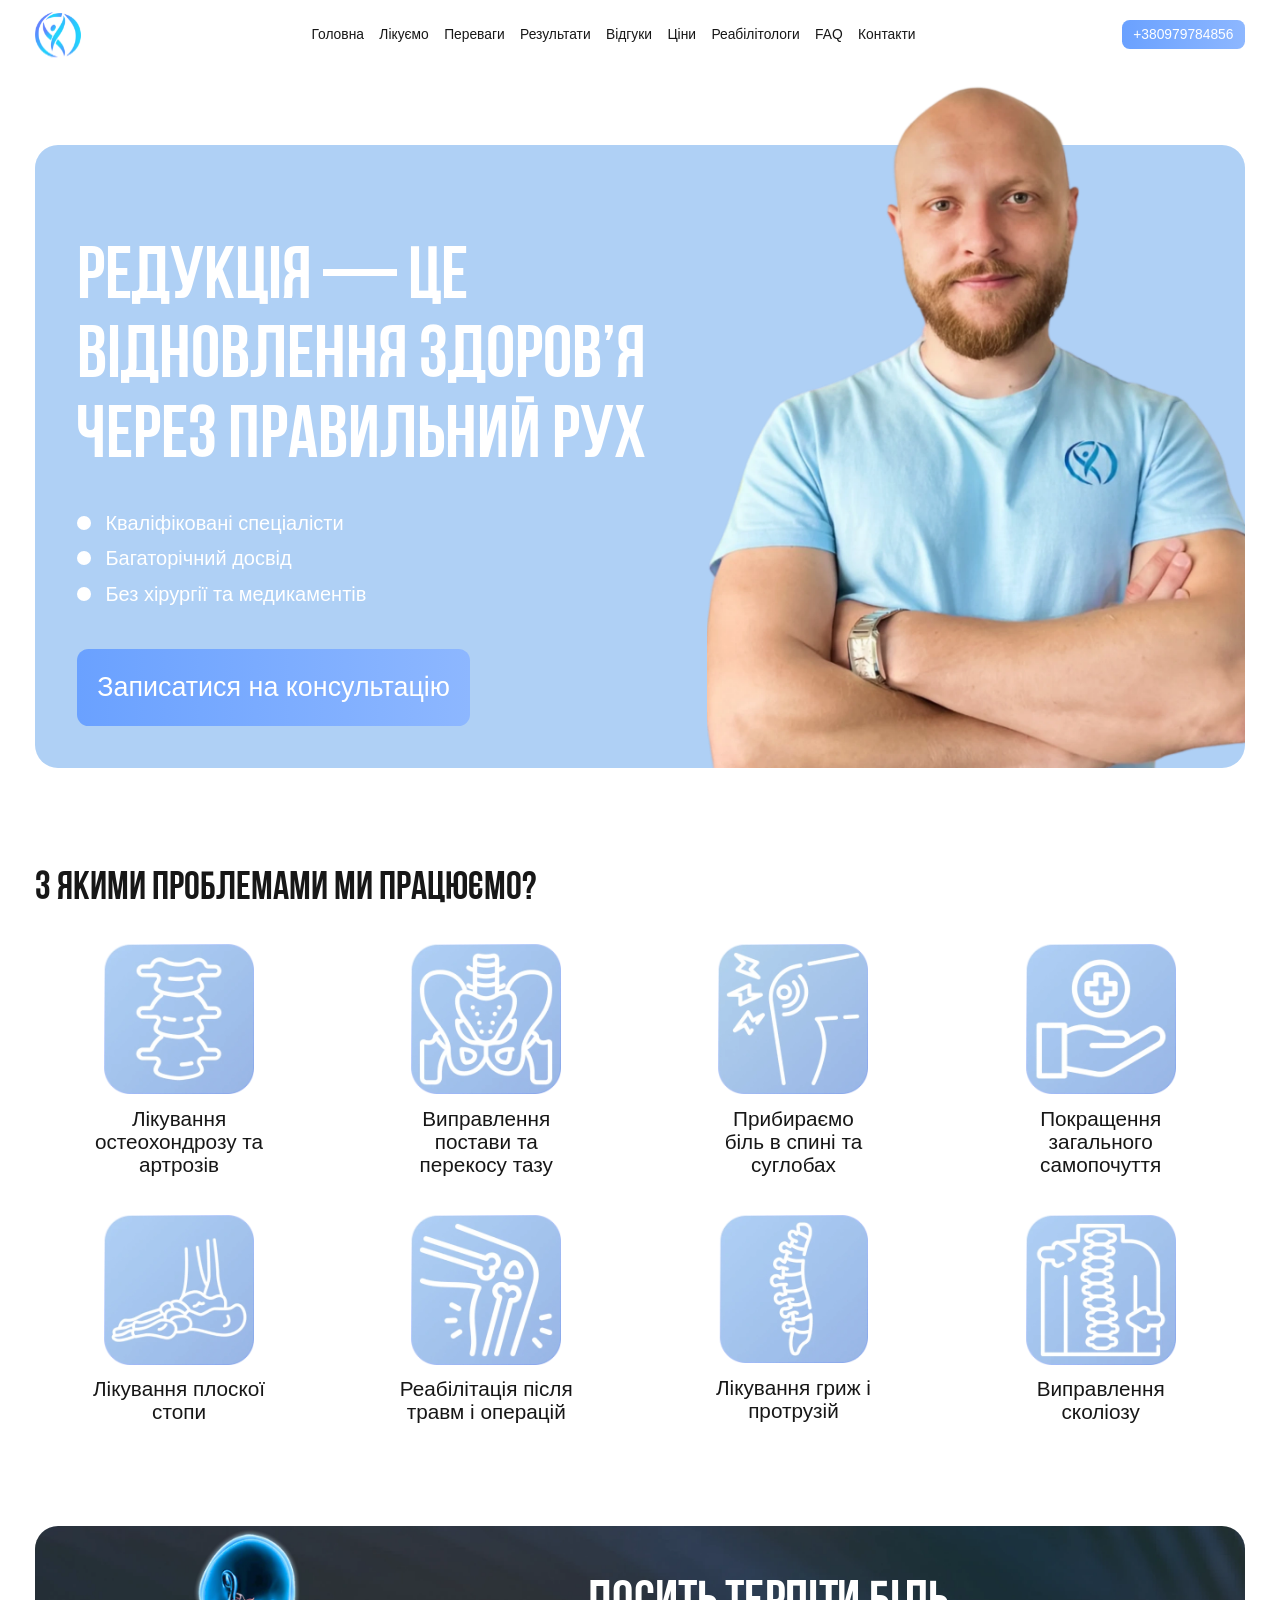
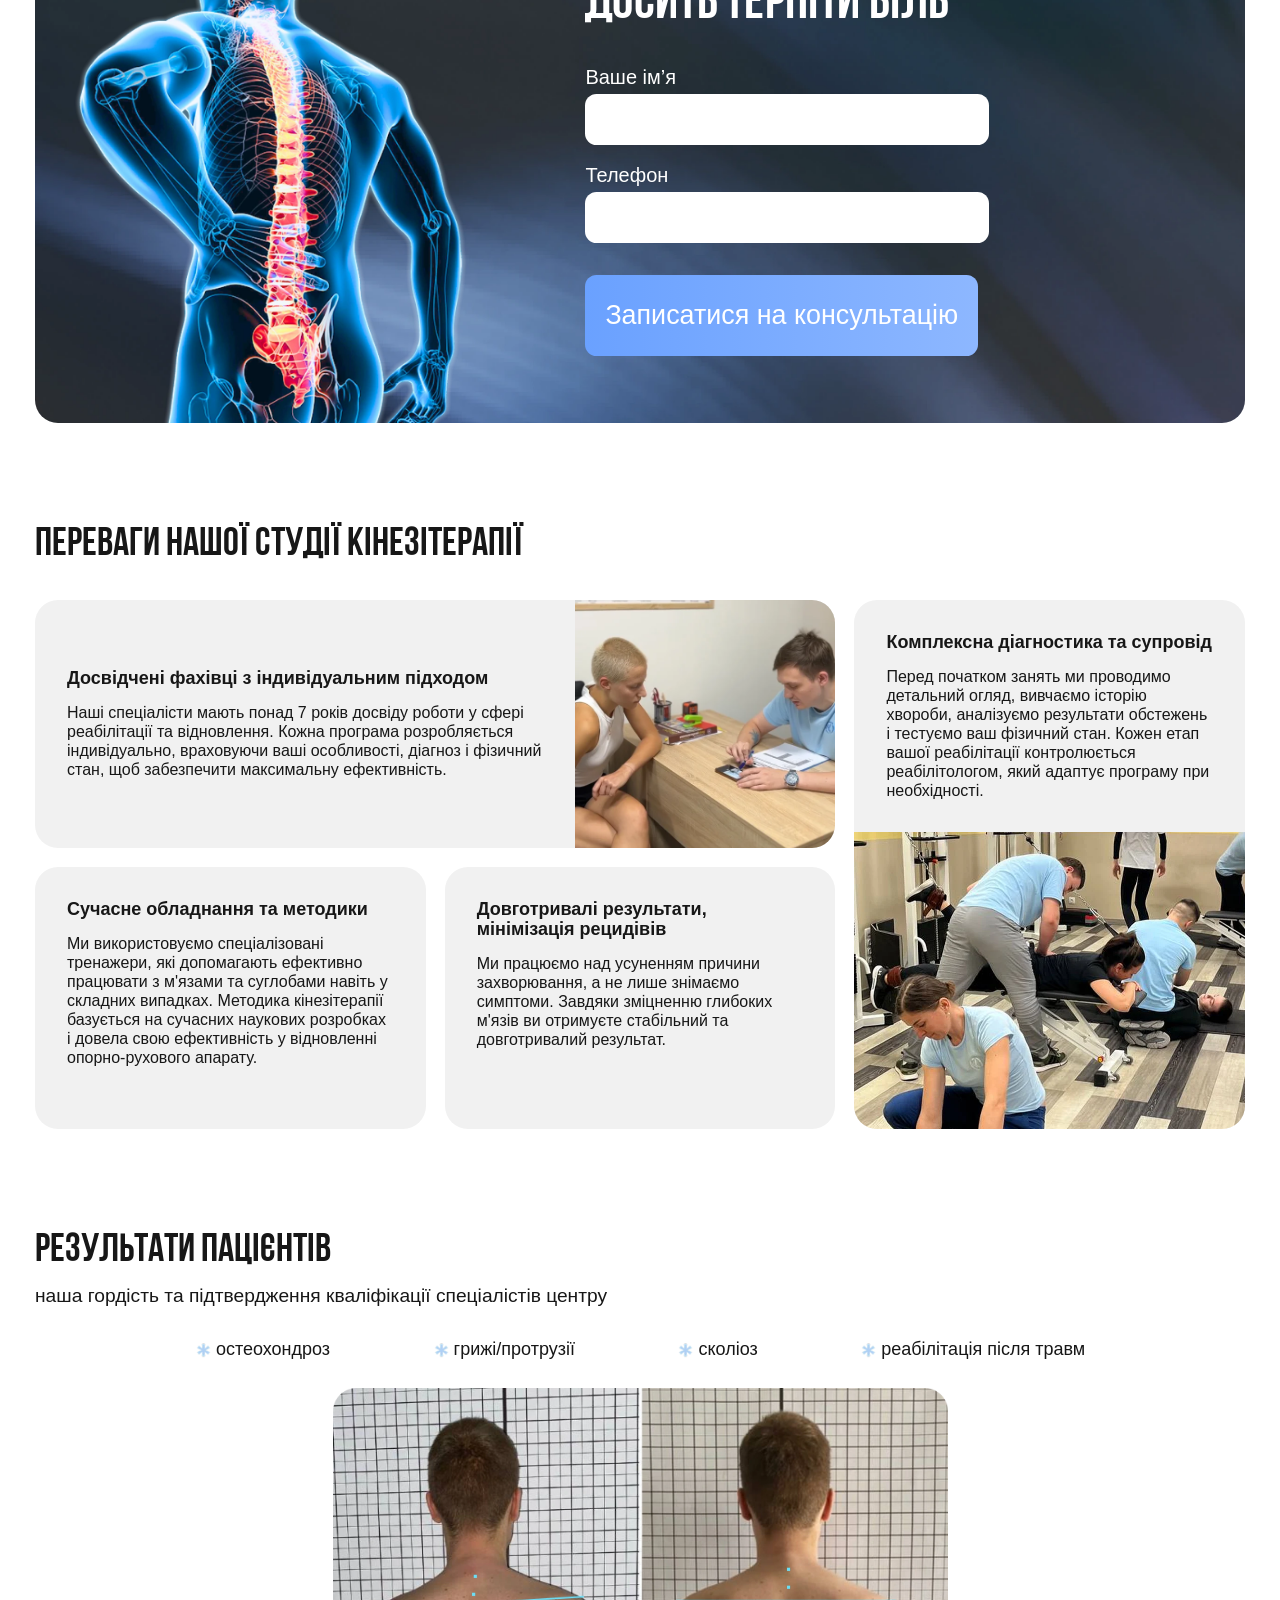
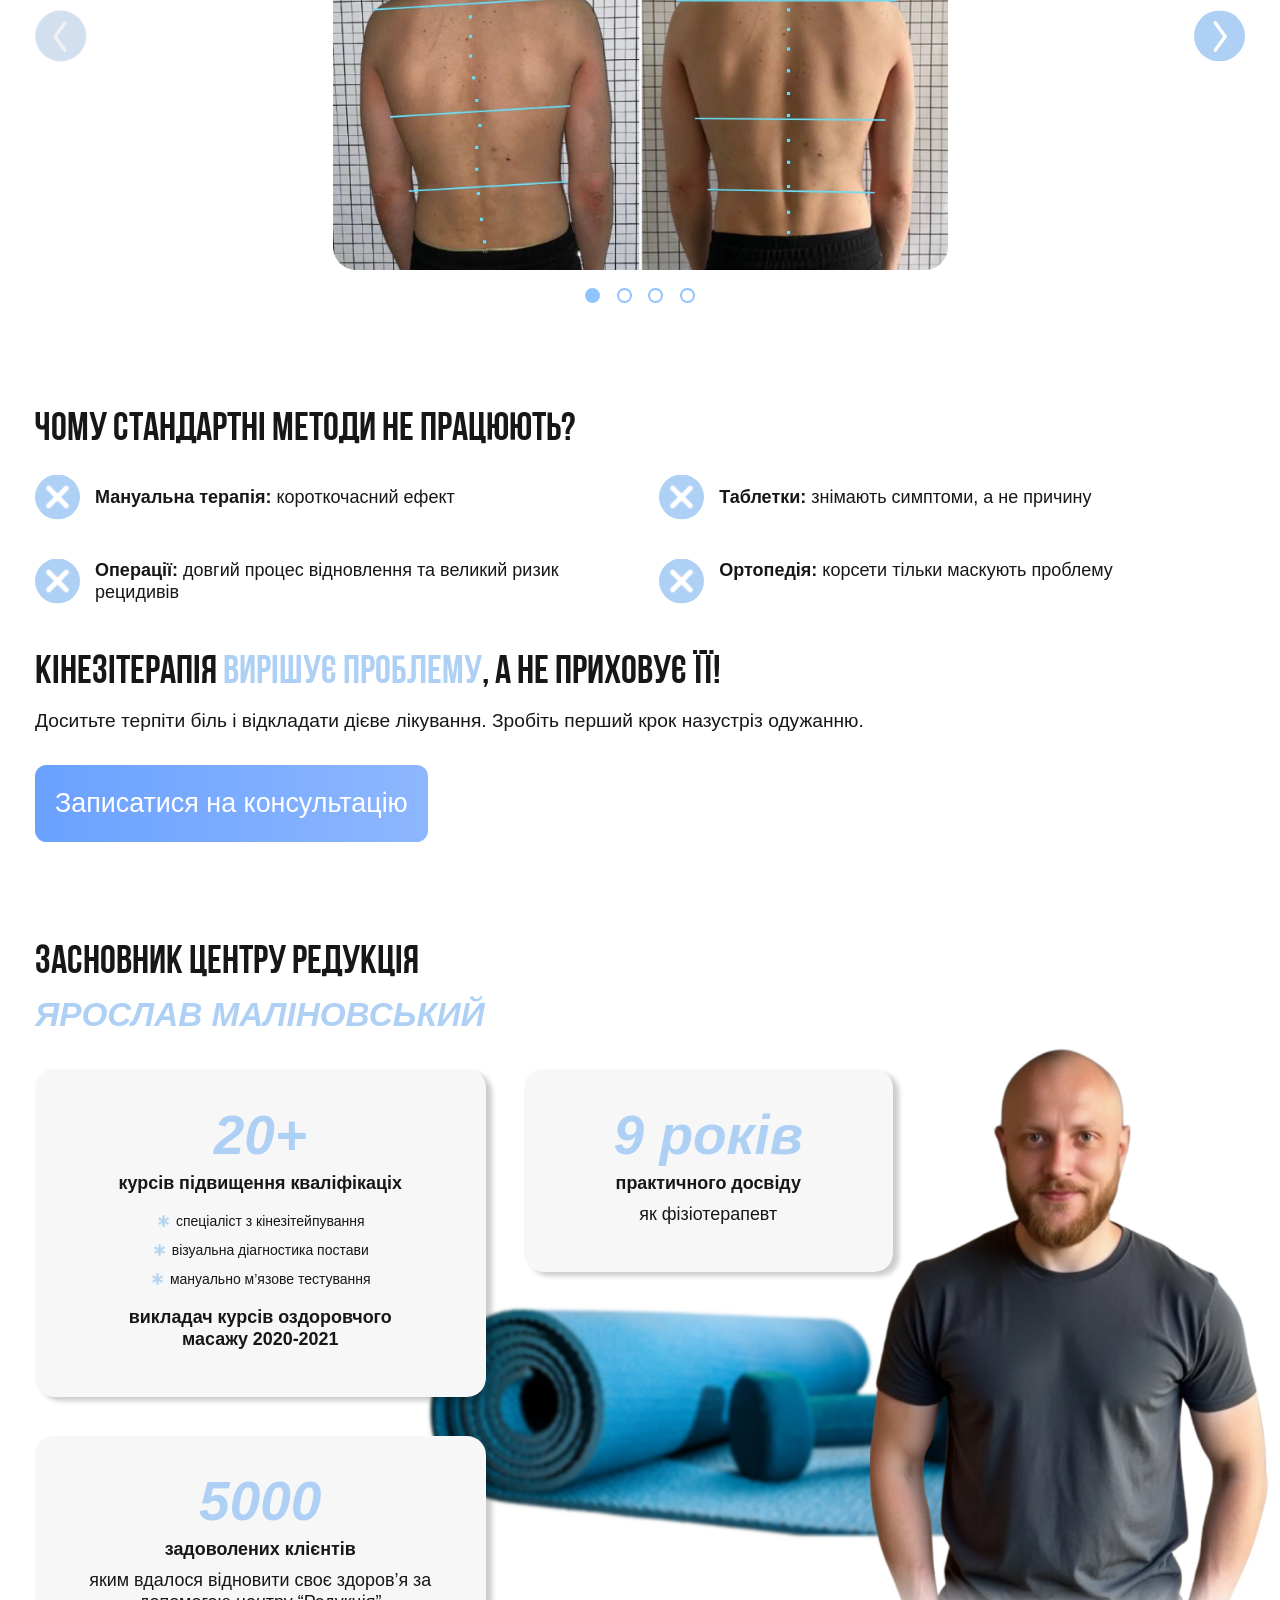
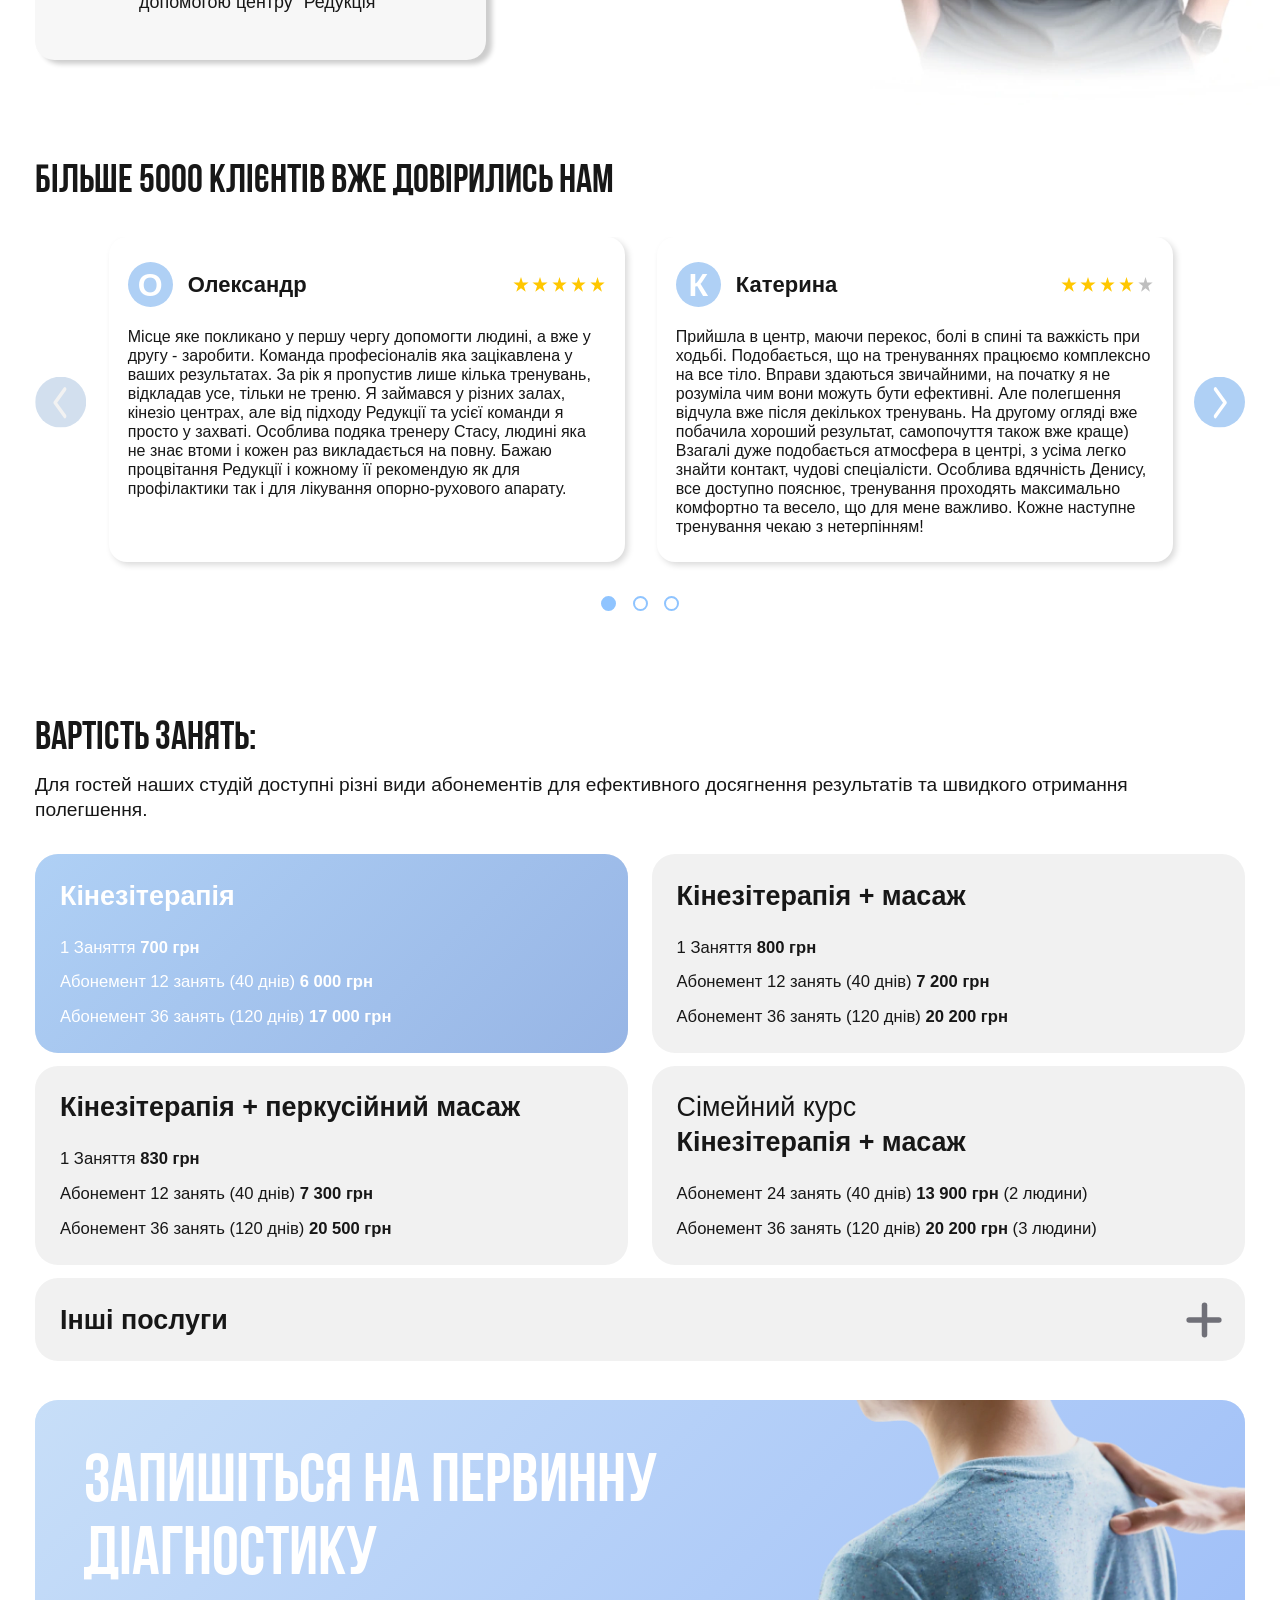
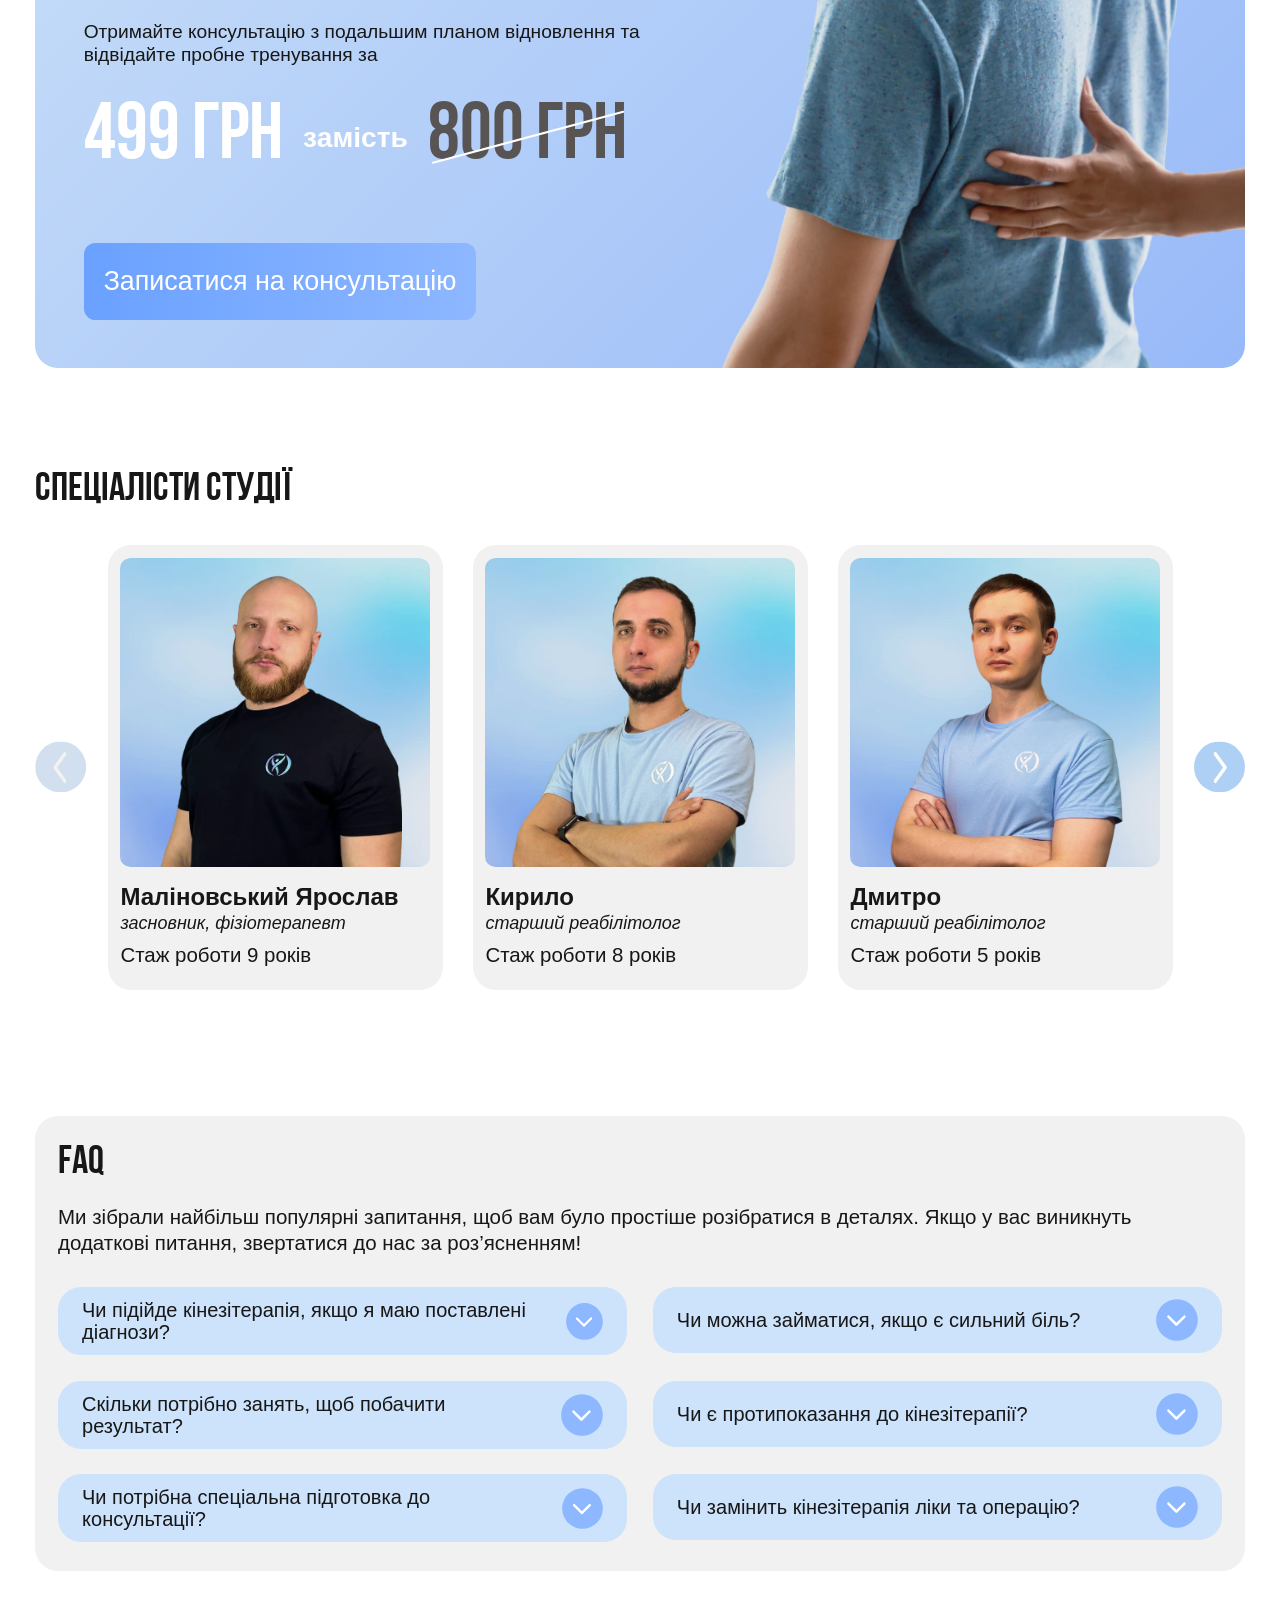
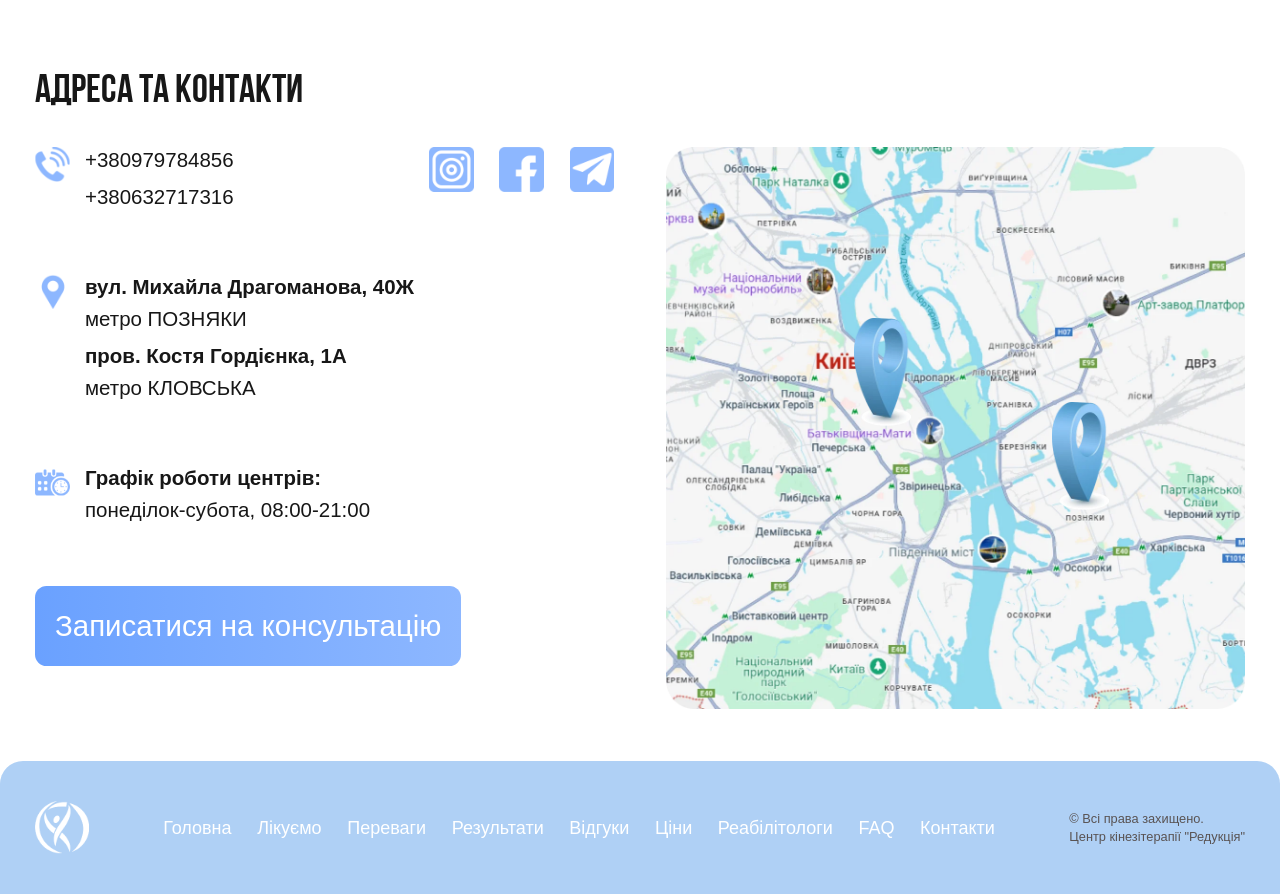
==== commit 332906a6: "Try to fix logo styles" ====
--- a/index.html
+++ b/index.html
@@ -29,7 +29,7 @@
         <a href="tel:+380979784856" class="phone">+380979784856</a>
       </div>
       <div class="header header--mobile df">
-        <a href="" class="logo"><img src="./images/logo--mobile.svg" alt="Kinezio reductio"></a>
+        <a href="" class="logo"><img src="./images/logo.svg" alt="Kinezio reductio"></a>
         <button class="burger-btn-open" id="open-burger"><span></span><span></span><span></span></button>
         <nav>
           <button class="burger-btn-close" id="close-burger"><span></span><span></span></button>
@@ -572,7 +572,7 @@
   <footer>
     <div class="container">
       <div class="footer__contnet">
-        <a href="#main" class="logo"><img src="./images/logo--white.svg" alt="Kinezio reductio"></a>
+        <a href="#main" class="logo"><img src="./images/logo--white.png" alt="Kinezio reductio"></a>
         <nav>
           <ul class="df">
             <li><a href="#main">Головна</a></li>
--- a/styles/main.css
+++ b/styles/main.css
@@ -72,7 +72,7 @@
 }
 
 html, body {
-  overflow-x: hidden;
+  scroll-behavior: smooth;
 }
 
 body {
@@ -102,10 +102,12 @@
   background-color: transparent;
   cursor: pointer;
   border: none;
+  color: var(--dark-c);
 }
 
 input {
   border: none;
+  outline: none;
 }
 
 img {
@@ -131,6 +133,7 @@
 }
 section {
   padding: 4vw 0;
+  overflow: hidden;
 }
 
 h2 {
@@ -229,7 +232,7 @@
   left: 0;
   right: 0;
   background-color: var(--white-c);
-  z-index: 2;
+  z-index: 3;
 }
 .header--mobile {
   display: none;
@@ -251,6 +254,7 @@
   width: max-content;
   max-width: max-content;
   height: 100%;
+  object-fit: contain;
 }
 .header nav {
   transform: translateX(4%);
@@ -872,7 +876,7 @@
   font-size: clamp(15px, 5.3vw, 78px);
   line-height: clamp(20px, 5.7vw, 82px);
   margin-bottom: clamp(5px, 2vw, 30px);
-  width: clamp(260px, 50vw, 700px);
+  width: clamp(250px, 50vw, 700px);
 }
 .sec9__first h2 + p {
   font-size: clamp(9.3px, 1.5vw, 26px);
@@ -1061,7 +1065,7 @@
 }
 .sec12__info div {
   position: relative;
-  margin-bottom: clamp(15px, 5vw, 65px);
+  margin-bottom: clamp(10px, 5vw, 65px);
   padding-left: clamp(20px, 5vw, 50px);
 }
 .sec12__info div a,
@@ -1137,6 +1141,11 @@
   height: clamp(30px, 4.2vw, 70px);
   width: max-content;
 }
+.footer__contnet .logo img {
+  object-fit: contain;
+  width: max-content;
+  height: 100%;
+}
 .footer__contnet div {
   display: none;
 }
@@ -1248,7 +1257,6 @@
     display: none;
   }
   .header .logo {
-    aspect-ratio: unset;
     height: 4.7vw;
   }
   .header--mobile {
@@ -1355,13 +1363,13 @@
     font-size: max(15px, 3.45vw);
   }
   .header--mobile button.burger-btn-close {
-    width: max(25px, 5.6vw);
+    width: max(33px, 5.6vw);
     border-width: 1.8px;
     margin-bottom: max(40px, 10vw);
   }
   .header--mobile button.burger-btn-open {
-    width: max(25px, 5.2vw);
-    height: max(16px, 3.5vw);
+    width: max(28px, 5.2vw);
+    height: max(18px, 3.5vw);
   }
   .header .logo {
     height: max(30px, 8vw);
@@ -1801,7 +1809,7 @@
     grid-template-columns: 1fr;
   }
   .sec9__first {
-    aspect-ratio: unset;
+    aspect-ratio: 1 / 0.56;
   }
   .sec9__first img {
     transform: translateX(23%);
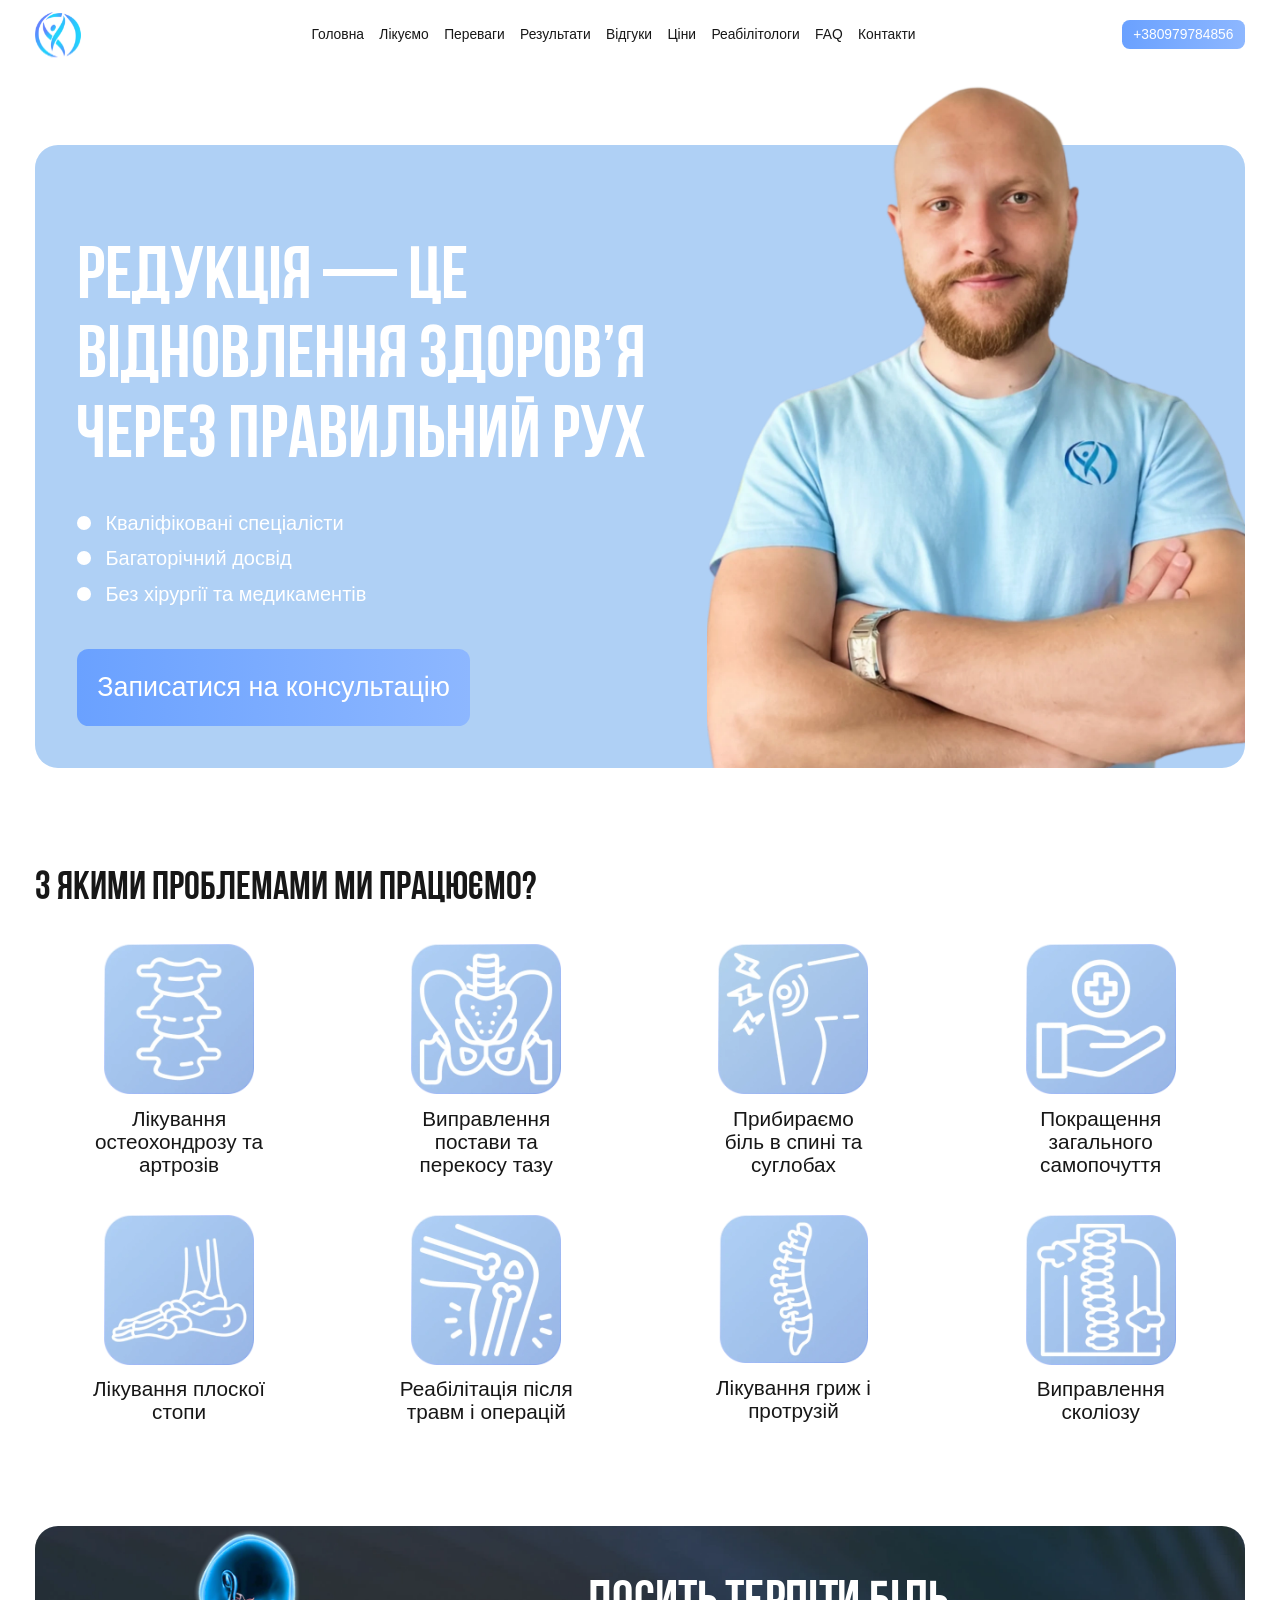
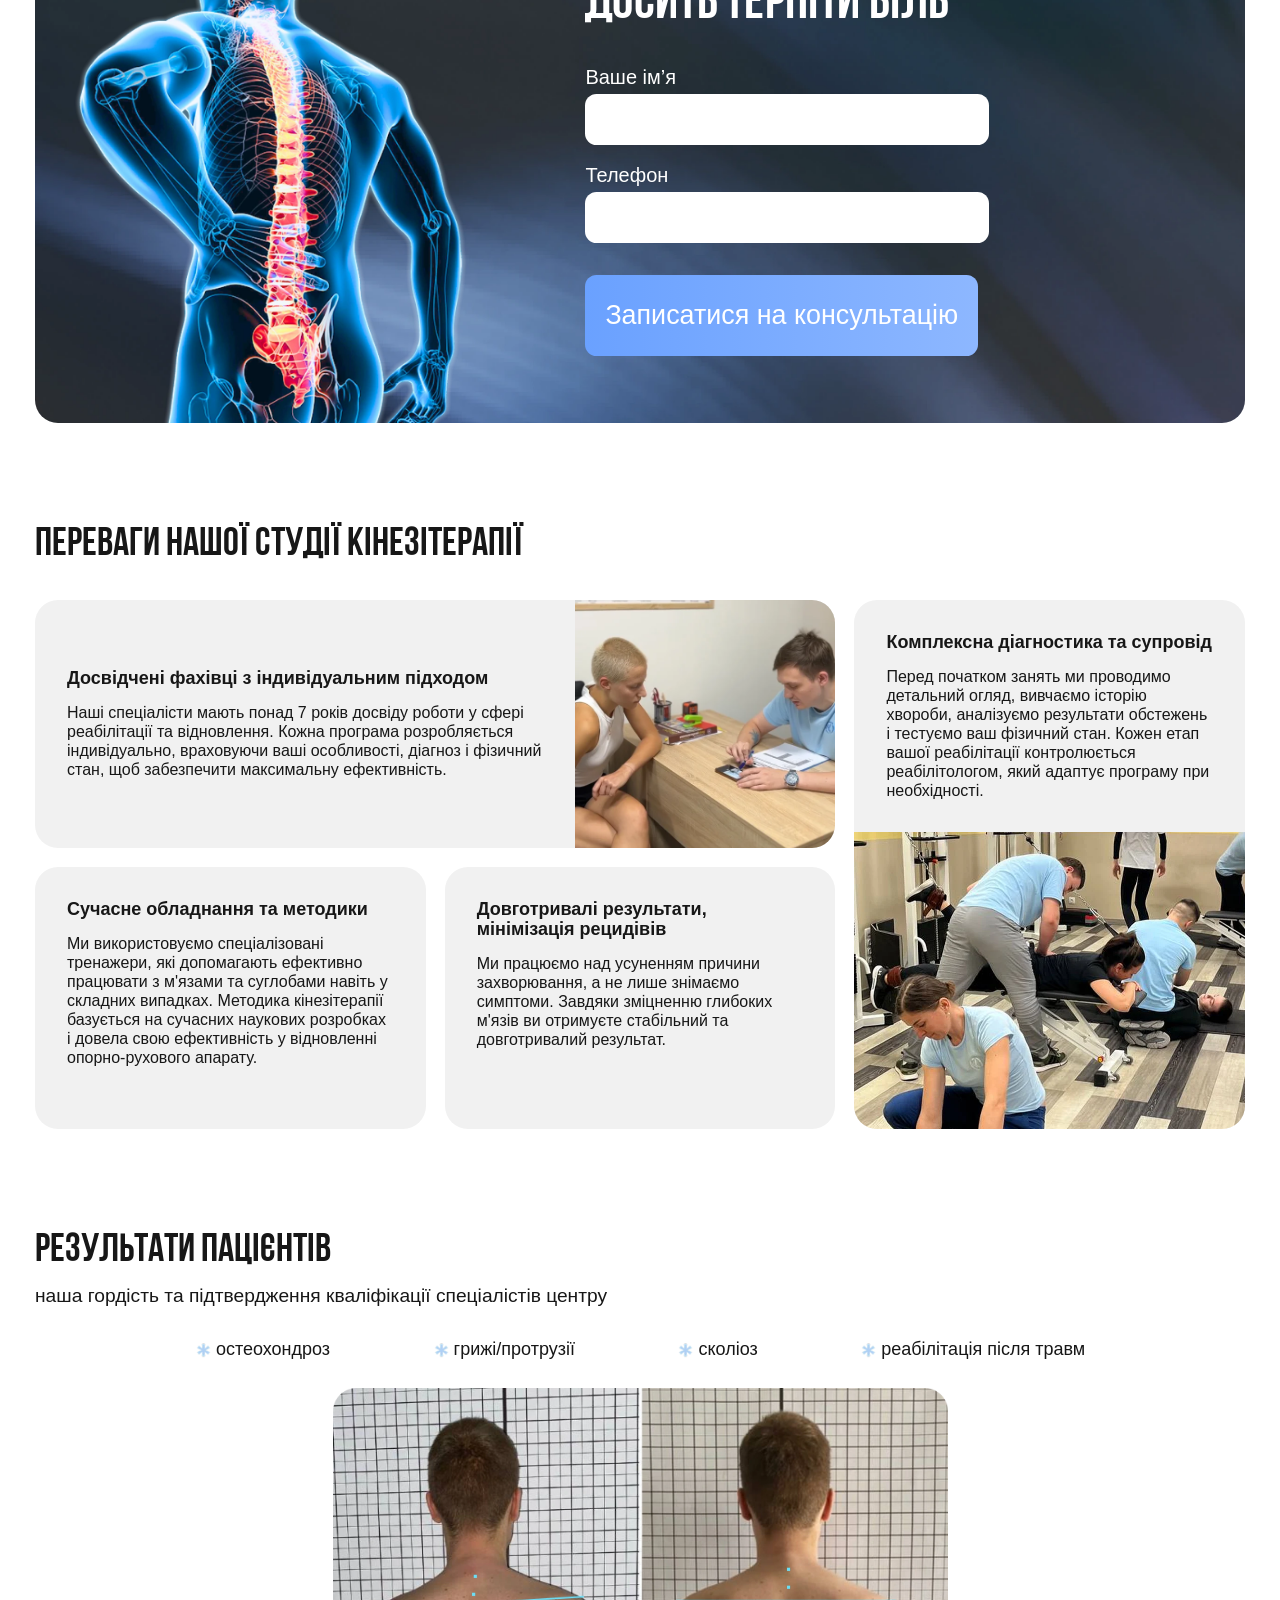
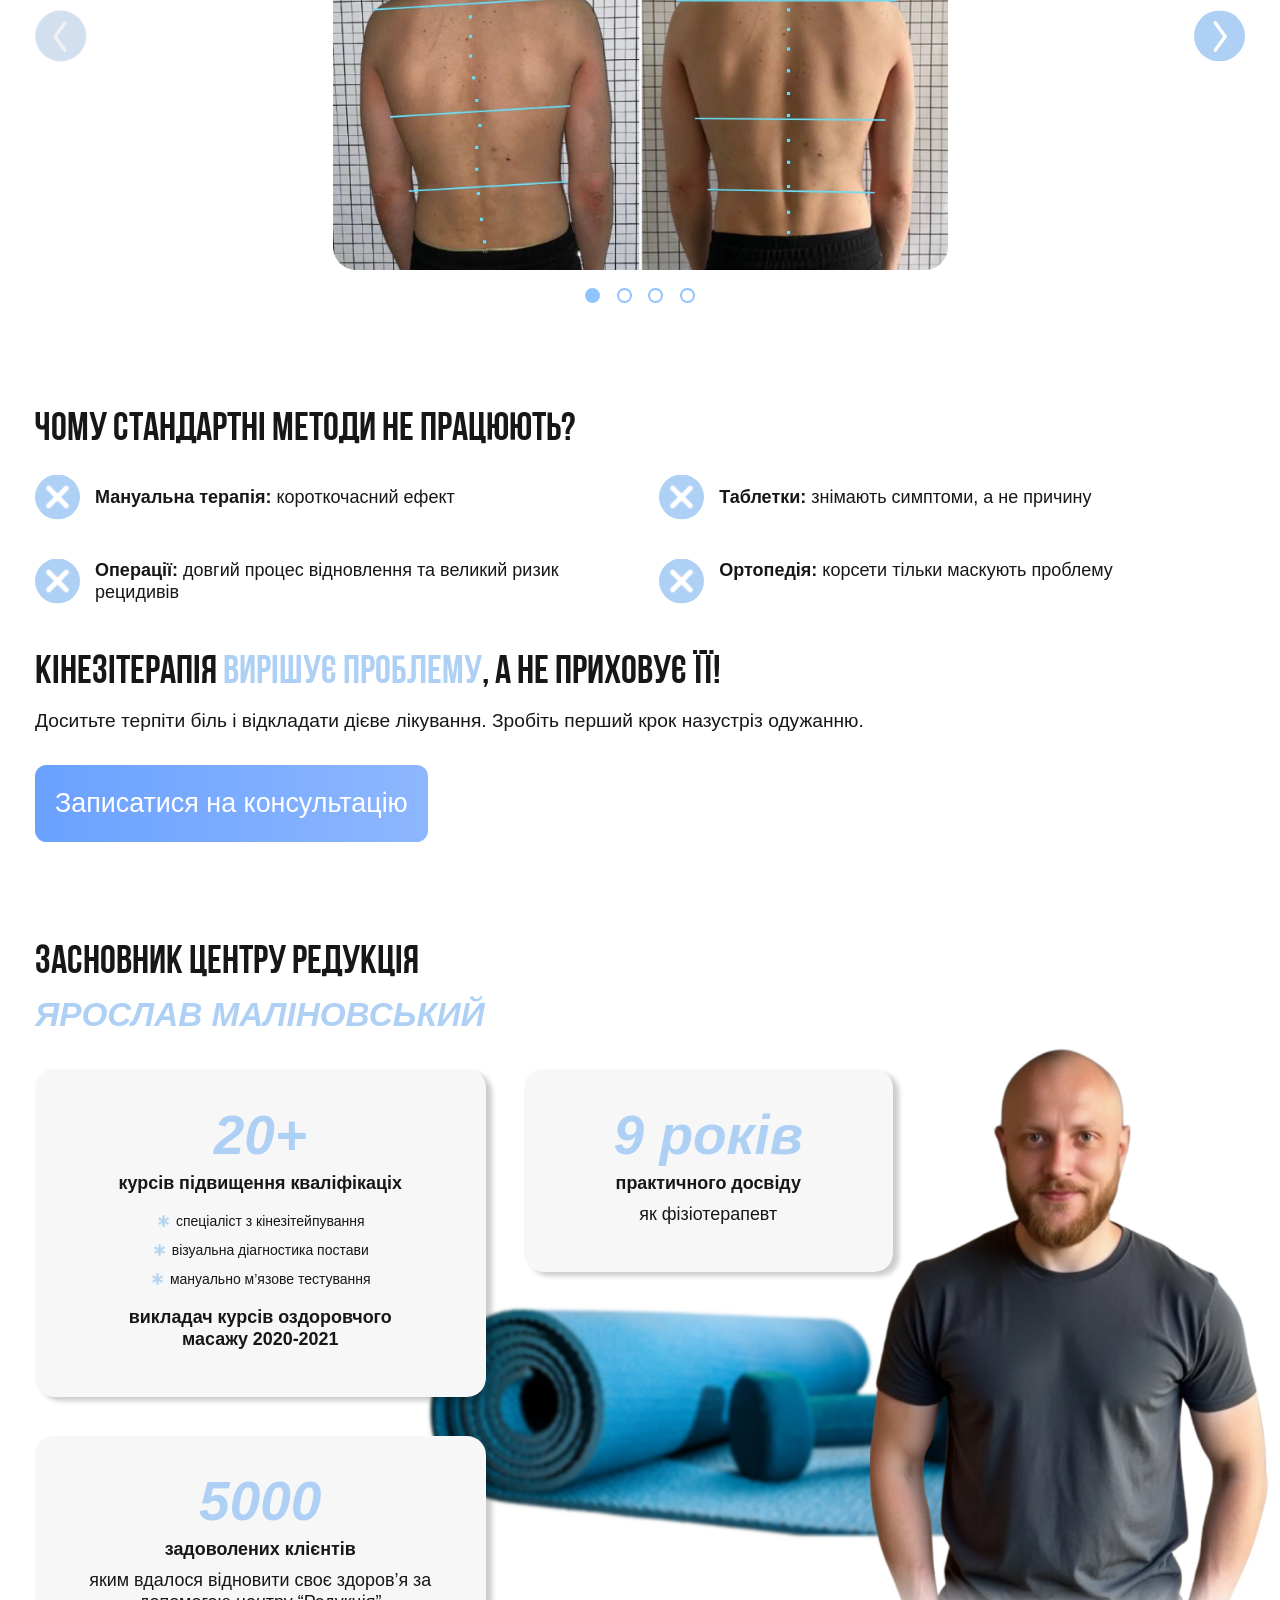
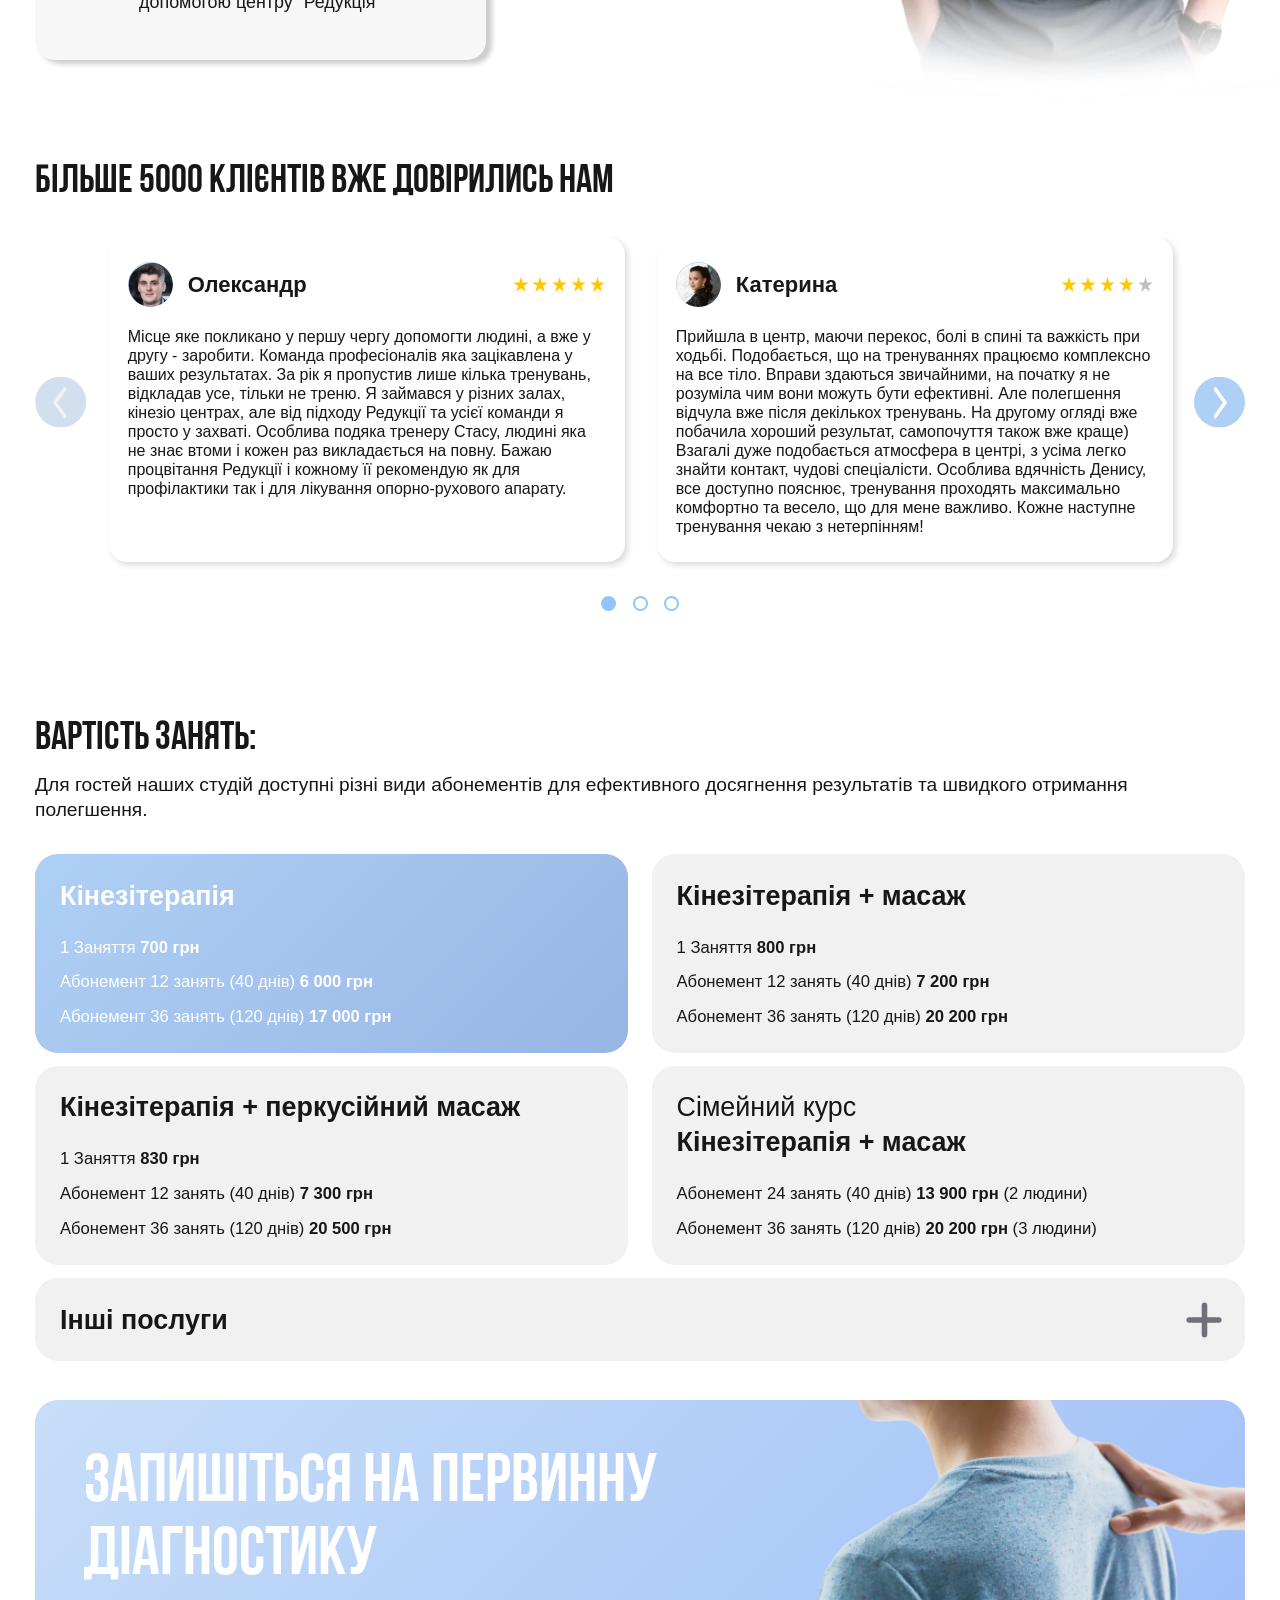
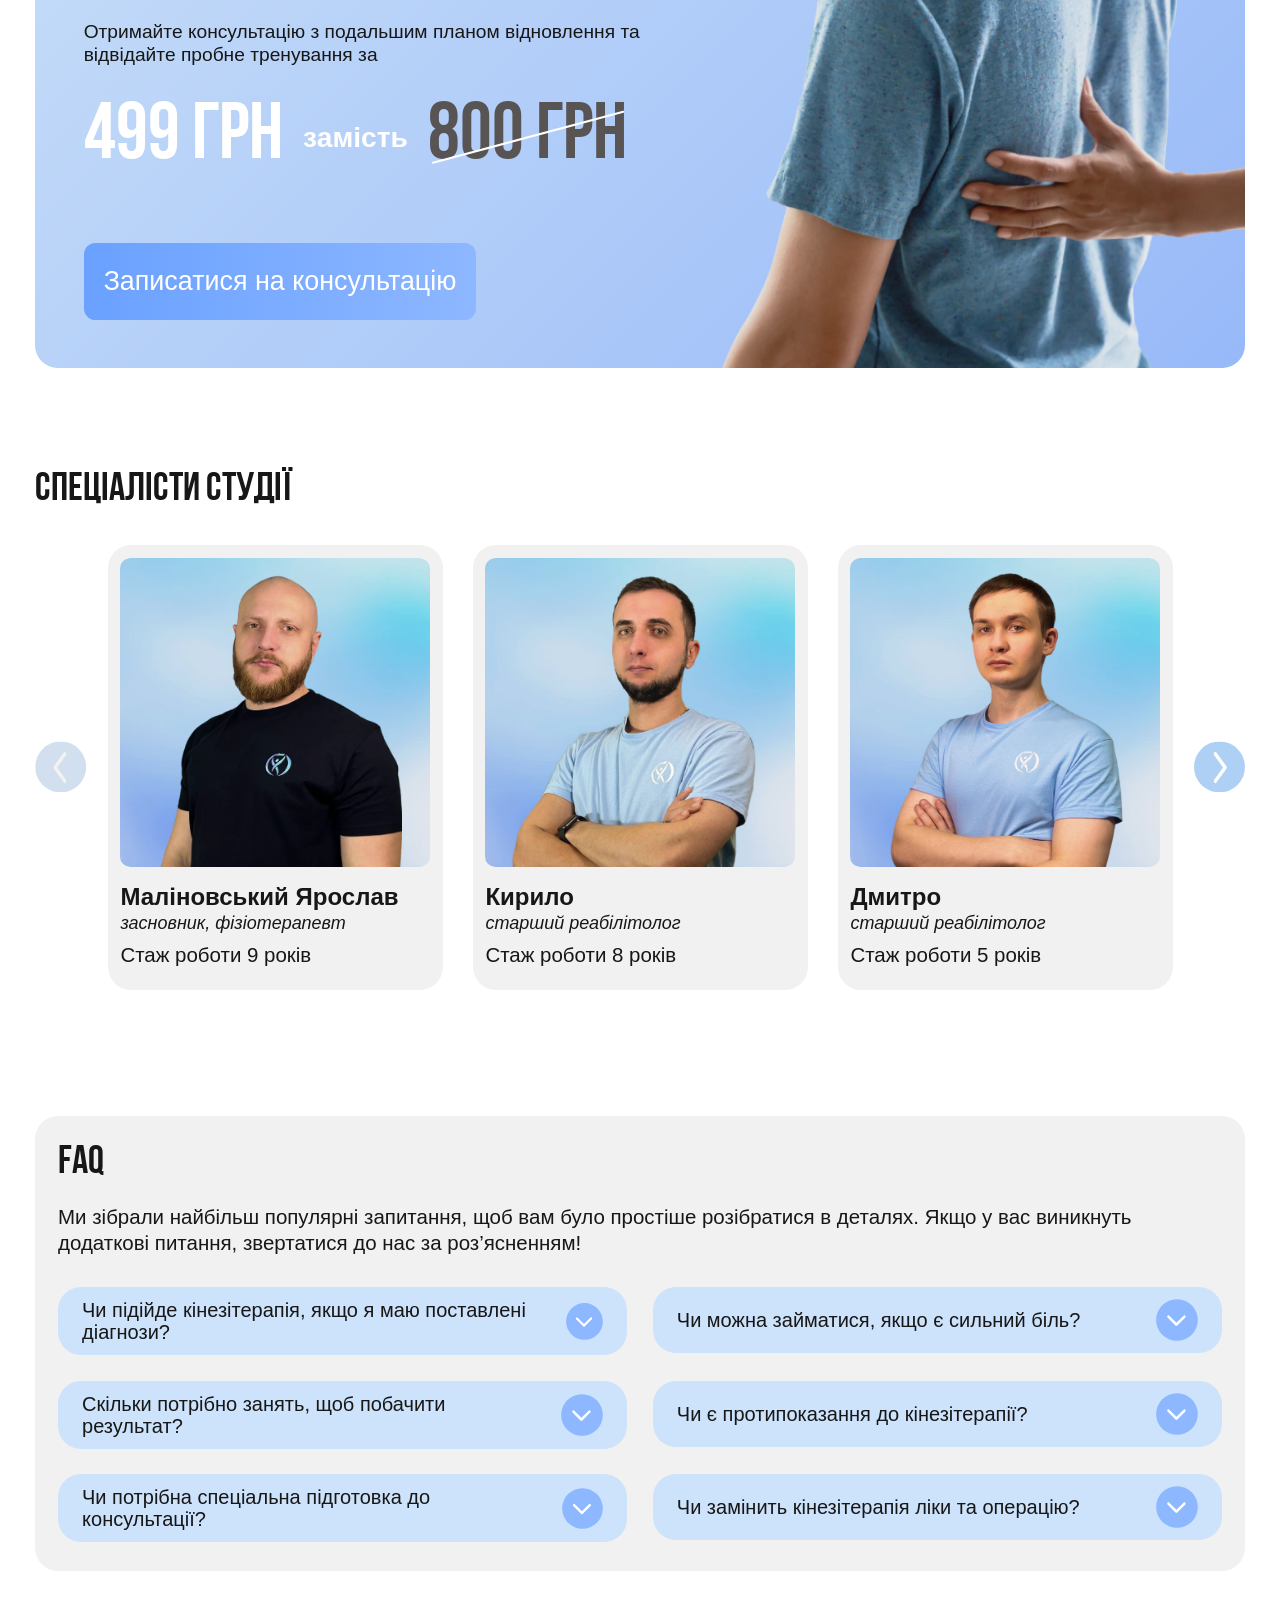
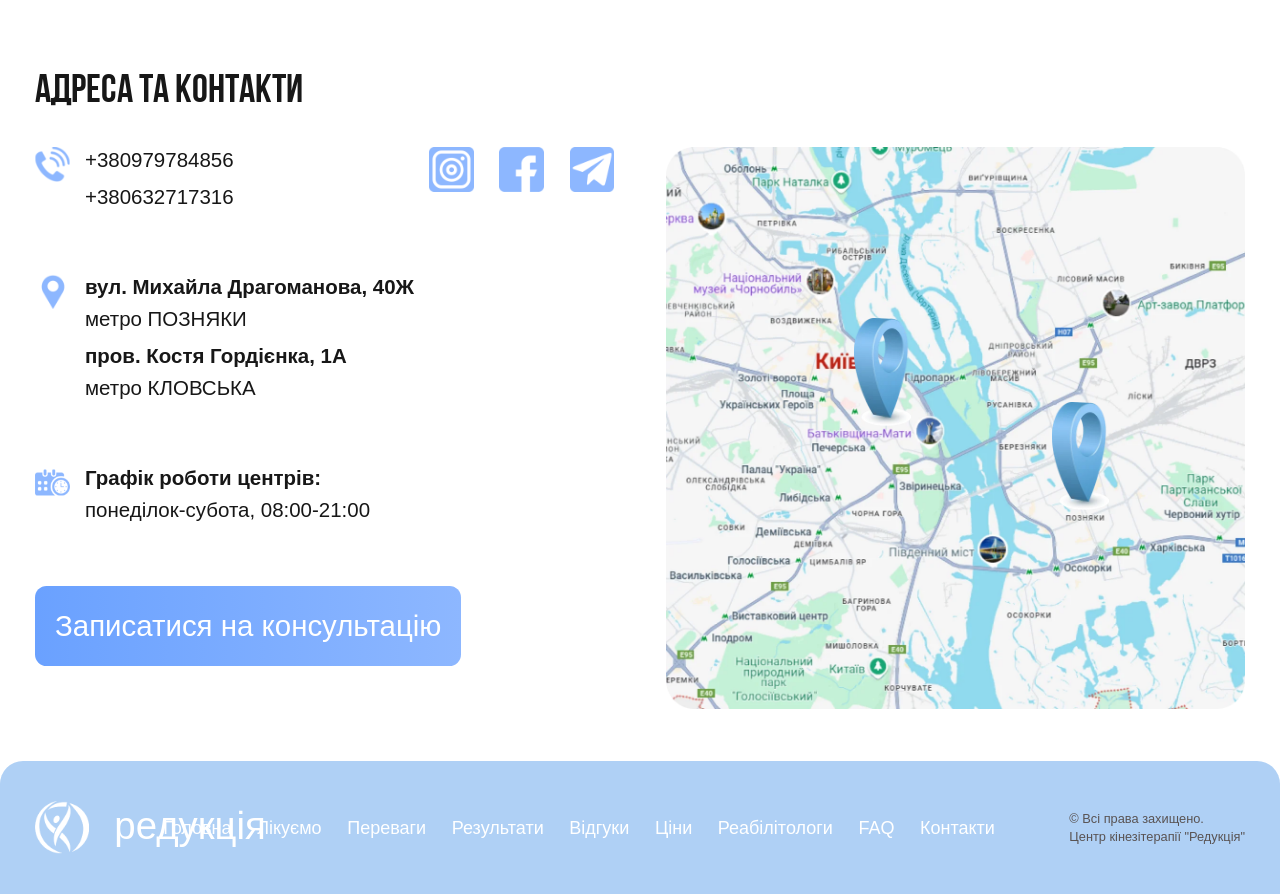
==== commit b1daf54d: "Add new page" ====
--- a/index.html
+++ b/index.html
@@ -12,7 +12,7 @@
   <header>
     <div class="container">
       <div class="header header--desktop df">
-        <a href="" class="logo"><img src="./images/logo.svg" alt="Kinezio reductio"></a>
+        <a href="#main" class="logo"><img src="./images/logo.svg" alt="Kinezio reductio"></a>
         <nav>
           <ul class="df">
             <li><a href="#main">Головна</a></li>
@@ -29,7 +29,7 @@
         <a href="tel:+380979784856" class="phone">+380979784856</a>
       </div>
       <div class="header header--mobile df">
-        <a href="" class="logo"><img src="./images/logo.svg" alt="Kinezio reductio"></a>
+        <a href="#main" class="logo"><img src="./images/logo.svg" alt="Kinezio reductio"></a>
         <button class="burger-btn-open" id="open-burger"><span></span><span></span><span></span></button>
         <nav>
           <button class="burger-btn-close" id="close-burger"><span></span><span></span></button>
--- a/styles/main.css
+++ b/styles/main.css
@@ -80,6 +80,9 @@
   font-weight: 400;
   font-size: 0.84vw;
   color: var(--dark-c);
+}
+body.overflow {
+  overflow: hidden;
 }
 
 ol, ul {
@@ -243,11 +246,11 @@
   justify-content: space-between;
 }
 .header .logo {
+  display: block;
+  max-width: max-content;
   padding: 0;
   height: 4.2vw;
   max-height: 80px;
-  width: max-content;
-  max-width: max-content;
   aspect-ratio: 1 / 1;
 }
 .header .logo img {
@@ -255,6 +258,7 @@
   max-width: max-content;
   height: 100%;
   object-fit: contain;
+  aspect-ratio: 1 / 1;
 }
 .header nav {
   transform: translateX(4%);
@@ -1137,14 +1141,28 @@
   padding: clamp(15px, 3.5vw, 40px) 0;
 }
 .footer__contnet .logo {
+  position: relative;
   padding: 0;
-  height: clamp(30px, 4.2vw, 70px);
+  height: clamp(35px, 4.2vw, 70px);
   width: max-content;
+}
+.footer__contnet .logo::before {
+  content: 'редукція';
+  position: absolute;
+  top: 50%;
+  right: 0;
+  transform: translateY(-54%) translateX(calc(100% + 2vw));
+  font-size: max(13px, 3vw);
+  color: var(--white-c);
+  font-family: 'Gilroy', sans-serif;
+  text-transform: lowercase;
+  opacity: 1;
 }
 .footer__contnet .logo img {
   object-fit: contain;
   width: max-content;
   height: 100%;
+  aspect-ratio: 1 / 1;
 }
 .footer__contnet div {
   display: none;
@@ -1171,6 +1189,113 @@
   width: max-content;
 }
 /*#endregion footer*/
+
+/*#region afterContactForm*/
+.send-contact-form {
+  padding: clamp(35px, 4vw, 90px) 0;
+  height: 100vh;
+  background-image: url(../images/send-bg.png);
+  background-repeat: no-repeat;
+  background-size: cover;
+  background-position: center;
+}
+.send-contact-form .container {
+  height: 100%;
+  display: flex;
+  flex-direction: column;
+  justify-content: center;
+}
+.send-contact-form .logo {
+  display: flex;
+  align-items: center;
+  justify-content: center;
+  max-width: 100%;
+  gap: clamp(5px, 2vw, 25px);
+}
+.send-contact-form .logo img {
+  min-height: 40px;
+  height: 5vw;
+  max-height: 95px;
+  aspect-ratio: 1 / 1;
+  width: max-content;
+  max-width: max-content;
+  object-fit: contain;
+}
+.send-contact-form .logo p {
+  font-size: clamp(11px, 3vw, 30px);
+  color: var(--dark-c);
+  text-transform: lowercase;
+  opacity: 0.85;
+}
+.send-contact-form .social {
+  display: flex;
+  align-items: center;
+  justify-content: center;
+  gap: 5vw;
+  margin-bottom: clamp(25px, 2.5vw, 65px);
+}
+.send-contact-form .social a {
+  width: clamp(20px, 3vw, 55px);
+  aspect-ratio: 1 / 1;
+  margin-bottom: 0;
+  background-color: var(--white-c);
+  border-radius: 3px;
+  overflow: hidden;
+}
+.send-contact-form h2 {
+  color: var(--accent-blue-c);
+  text-align: center;
+  margin-top: auto;
+}
+.send-contact-form h2 + p {
+  text-align: center;
+  font-size: clamp(12px, 1.7vw, 30px);
+  line-height: clamp(16px, 2.2vw, 34px);
+  margin-bottom: clamp(10px, 2.5vw, 65px);
+}
+
+.send-contact-form .map {
+  display: flex;
+  align-items: center;
+  justify-content: space-around;
+  margin-top: auto;
+  margin-bottom: clamp(25px, 2.5vw, 65px);
+}
+.send-contact-form .map a {
+  position: relative;
+  font-size: clamp(10px, 1.7vw, 30px);
+  line-height: clamp(12px, 2.2vw, 34px);
+  padding-left: clamp(20px, 5.5vw, 50px);
+}
+.send-contact-form .map a strong {
+  display: block;
+  margin-bottom: clamp(5px, 0.5vw, 10px);
+}
+.send-contact-form .map a::before {
+  content: '';
+  position: absolute;
+  top: 0;
+  left: 0;
+  width: clamp(15px, 4vw, 35px);
+  aspect-ratio: 1 / 1;
+  background-position: left center;
+  background-repeat: no-repeat;
+  background-size: contain;
+  background-image: url(../images/location-icon.svg);
+}
+
+.send-contact-form p.rights {
+  text-align: center;
+  font-size: clamp(10px, 1.7vw, 22px);
+  line-height: clamp(12px, 2.1vw, 24px);
+  color: #595353;
+}
+@media screen and (max-width: 981px) {
+  .send-contact-form .container {
+    padding: 0 10px;
+  }
+}
+/*#endregion afterContactForm*/
 
 /*#region adaptiveGeneralStyles*/
 @media screen and (max-width: 1600px) {
@@ -1372,7 +1497,20 @@
     height: max(18px, 3.5vw);
   }
   .header .logo {
-    height: max(30px, 8vw);
+    position: relative;
+    height: max(35px, 8vw);
+  }
+  .header .logo::before {
+    content: 'редукція';
+    position: absolute;
+    top: 50%;
+    right: 0;
+    transform: translateY(-54%) translateX(calc(100% + 2vw));
+    font-size: max(13px, 3vw);
+    color: var(--dark-c);
+    font-family: 'Gilroy', sans-serif;
+    text-transform: lowercase;
+    opacity: 0.85;
   }
 }
 /*#endregion adaptiveHeader*/
@@ -1848,7 +1986,7 @@
 }
 /*#endregion adaptiveSec12*/
 
-/*#region footer*/
+/*#region adaptiveFooter*/
 @media screen and (max-width: 1120px) {
   .footer__contnet nav ul {
     width: 75%;
@@ -1860,7 +1998,7 @@
     row-gap: clamp(10px, 2.5vw, 20px) ;
   }
   .footer__contnet nav {
-    width: 73%;
+    width: 60%;
   }
   .footer__contnet nav ul {
     width: auto;
@@ -1882,4 +2020,4 @@
     overflow: hidden;
   }
 }
-/*#endregion footer*/
+/*#endregion adaptiveFooter*/
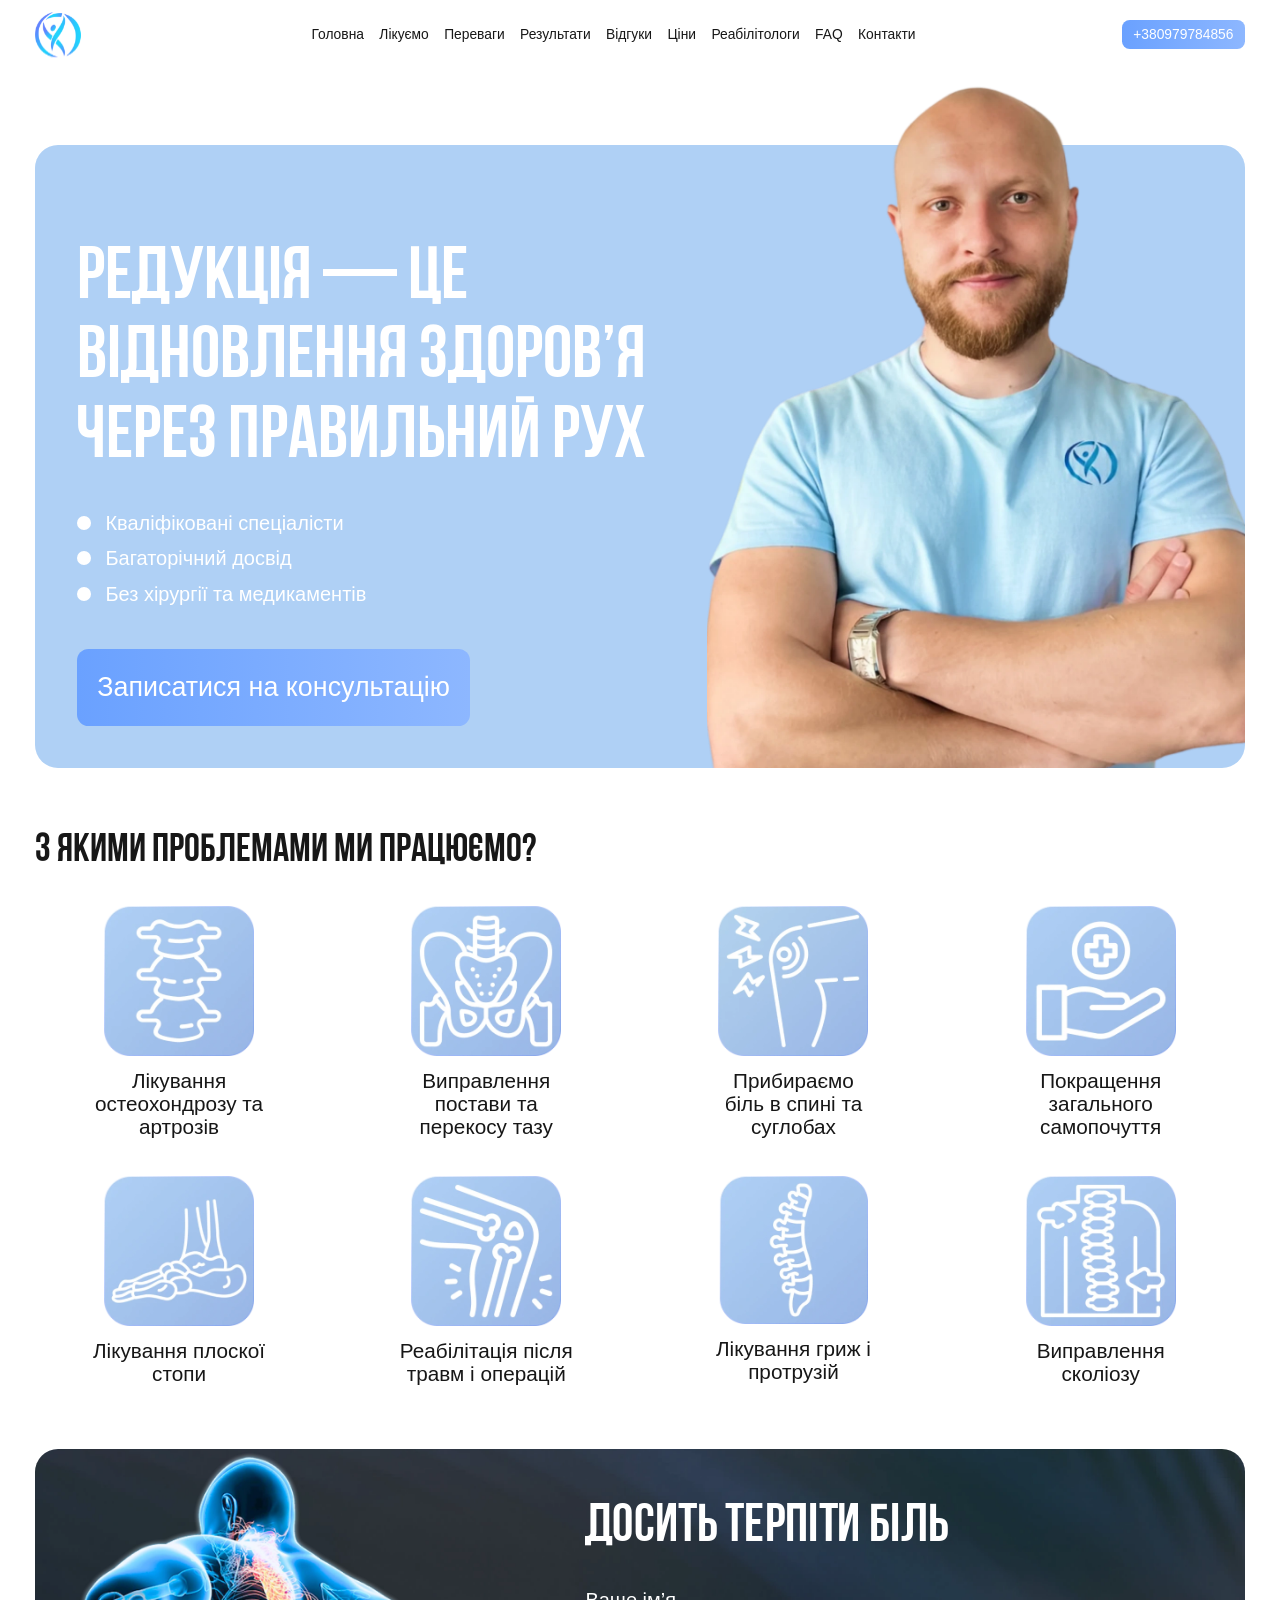
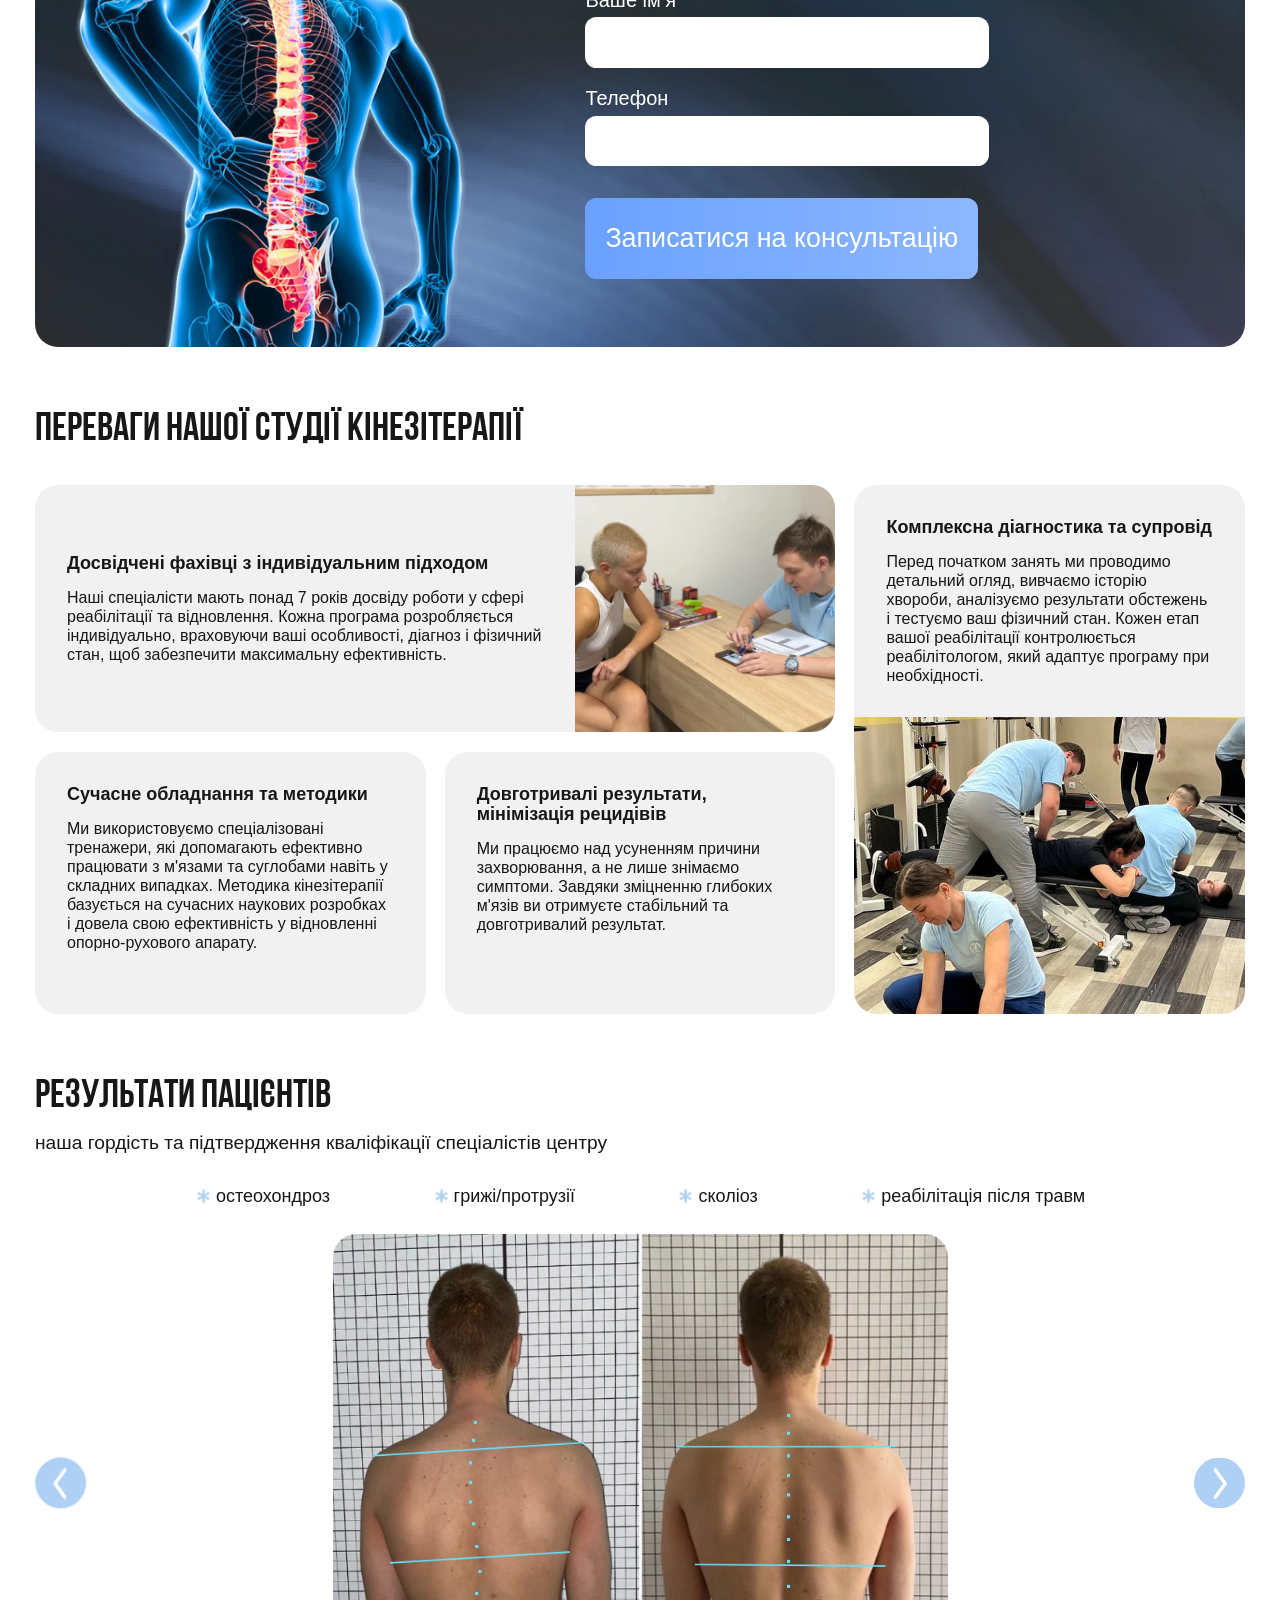
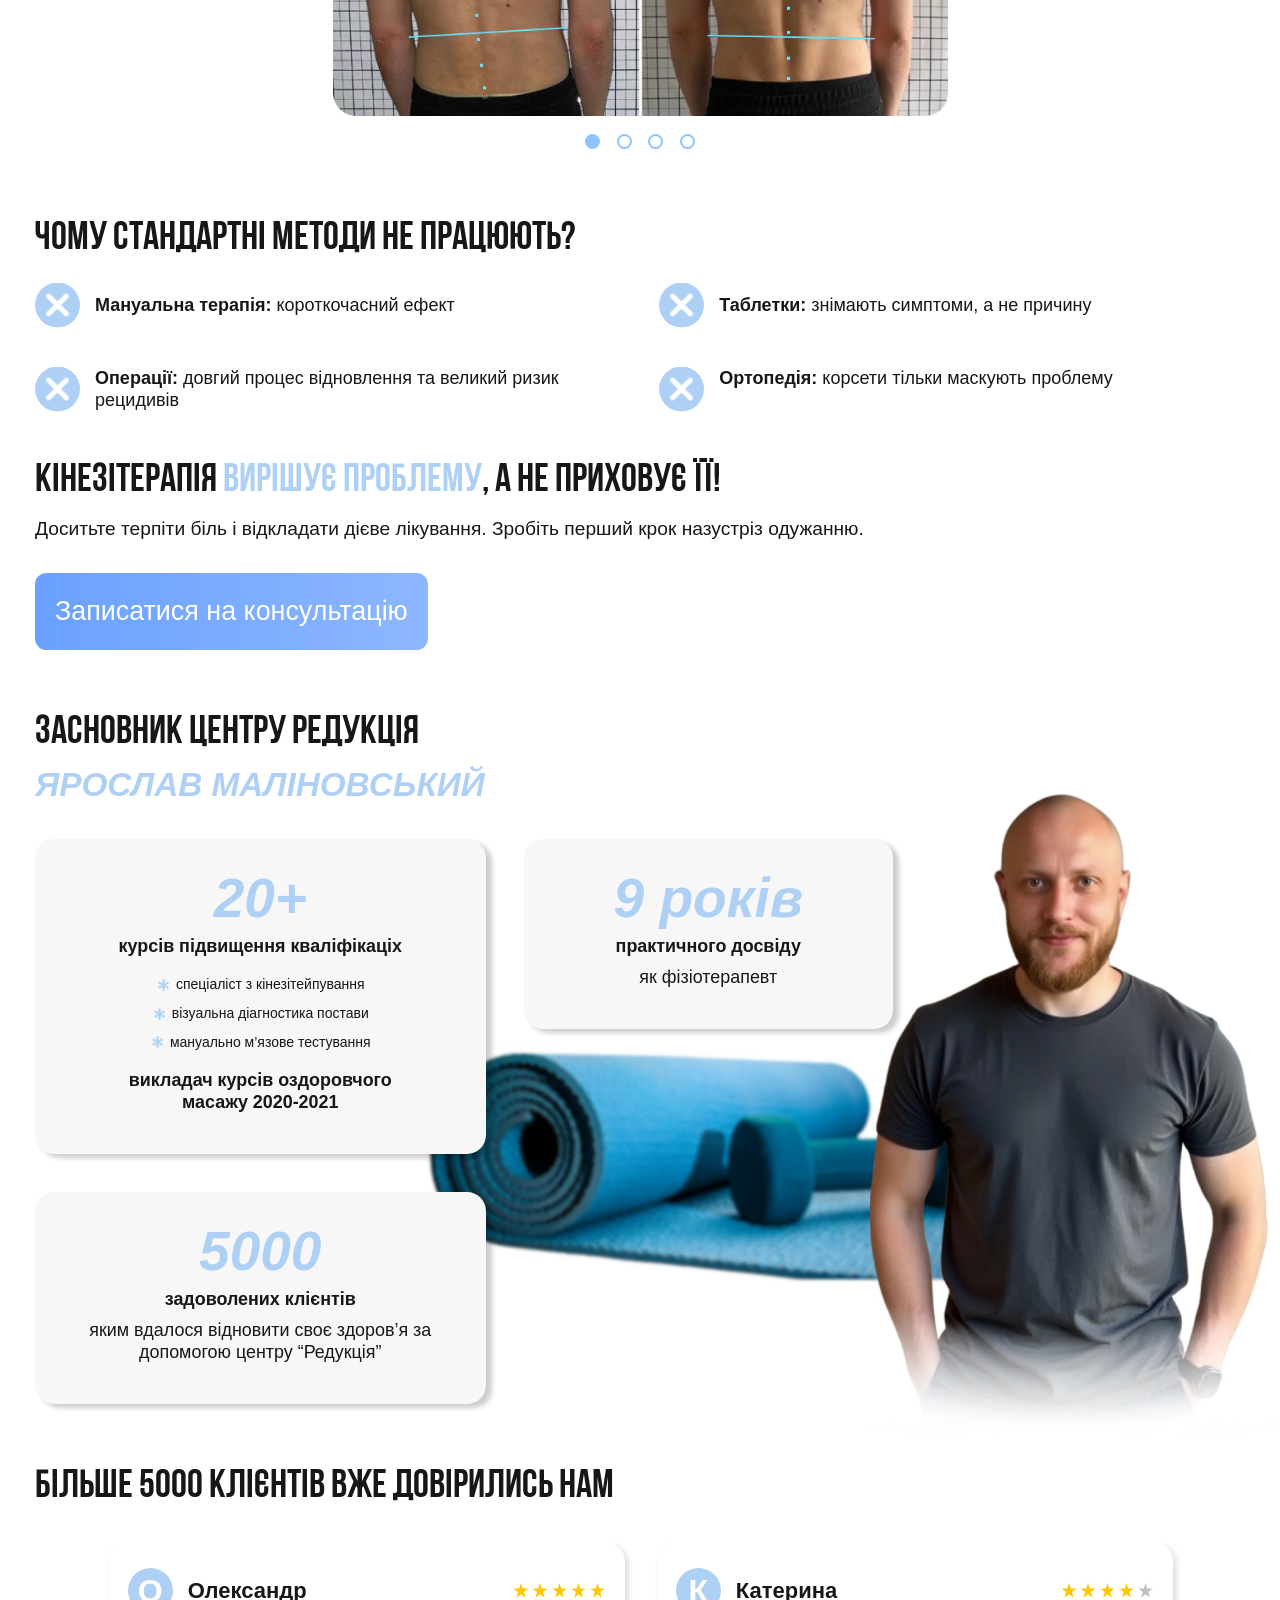
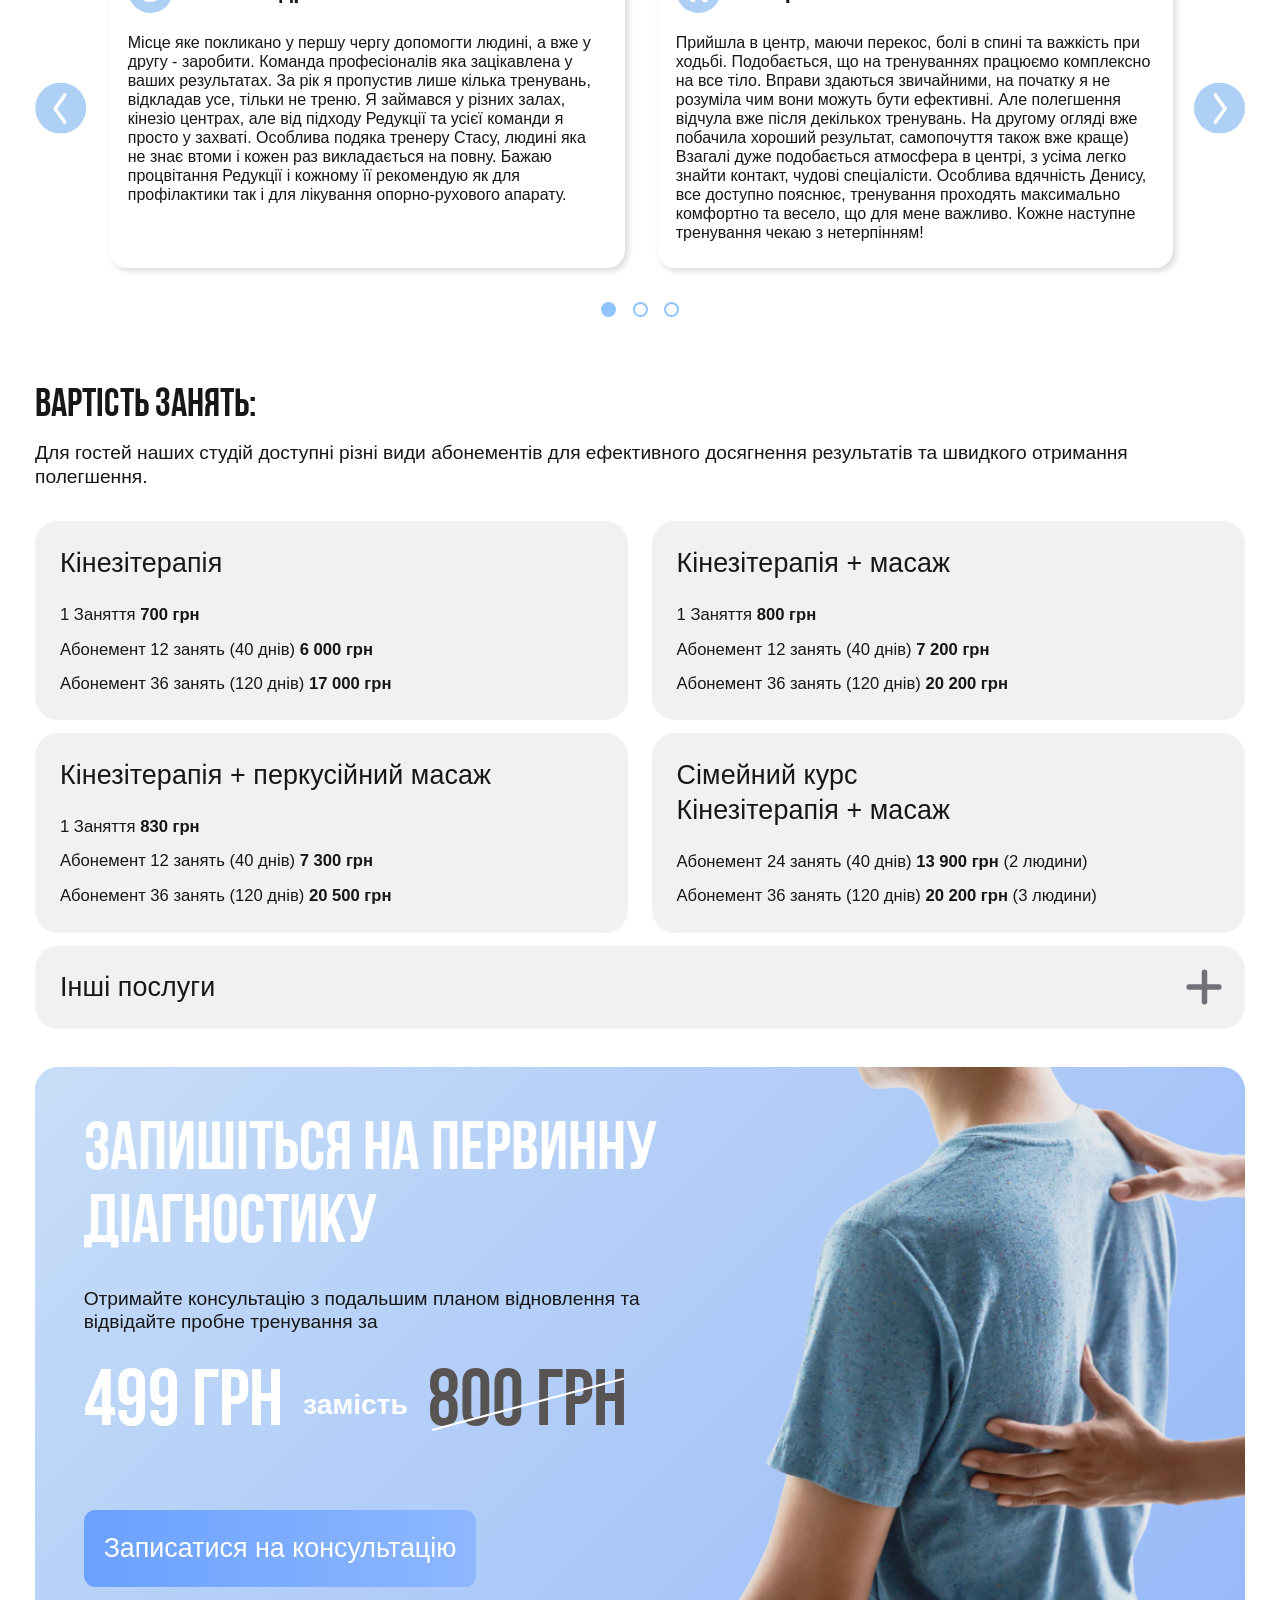
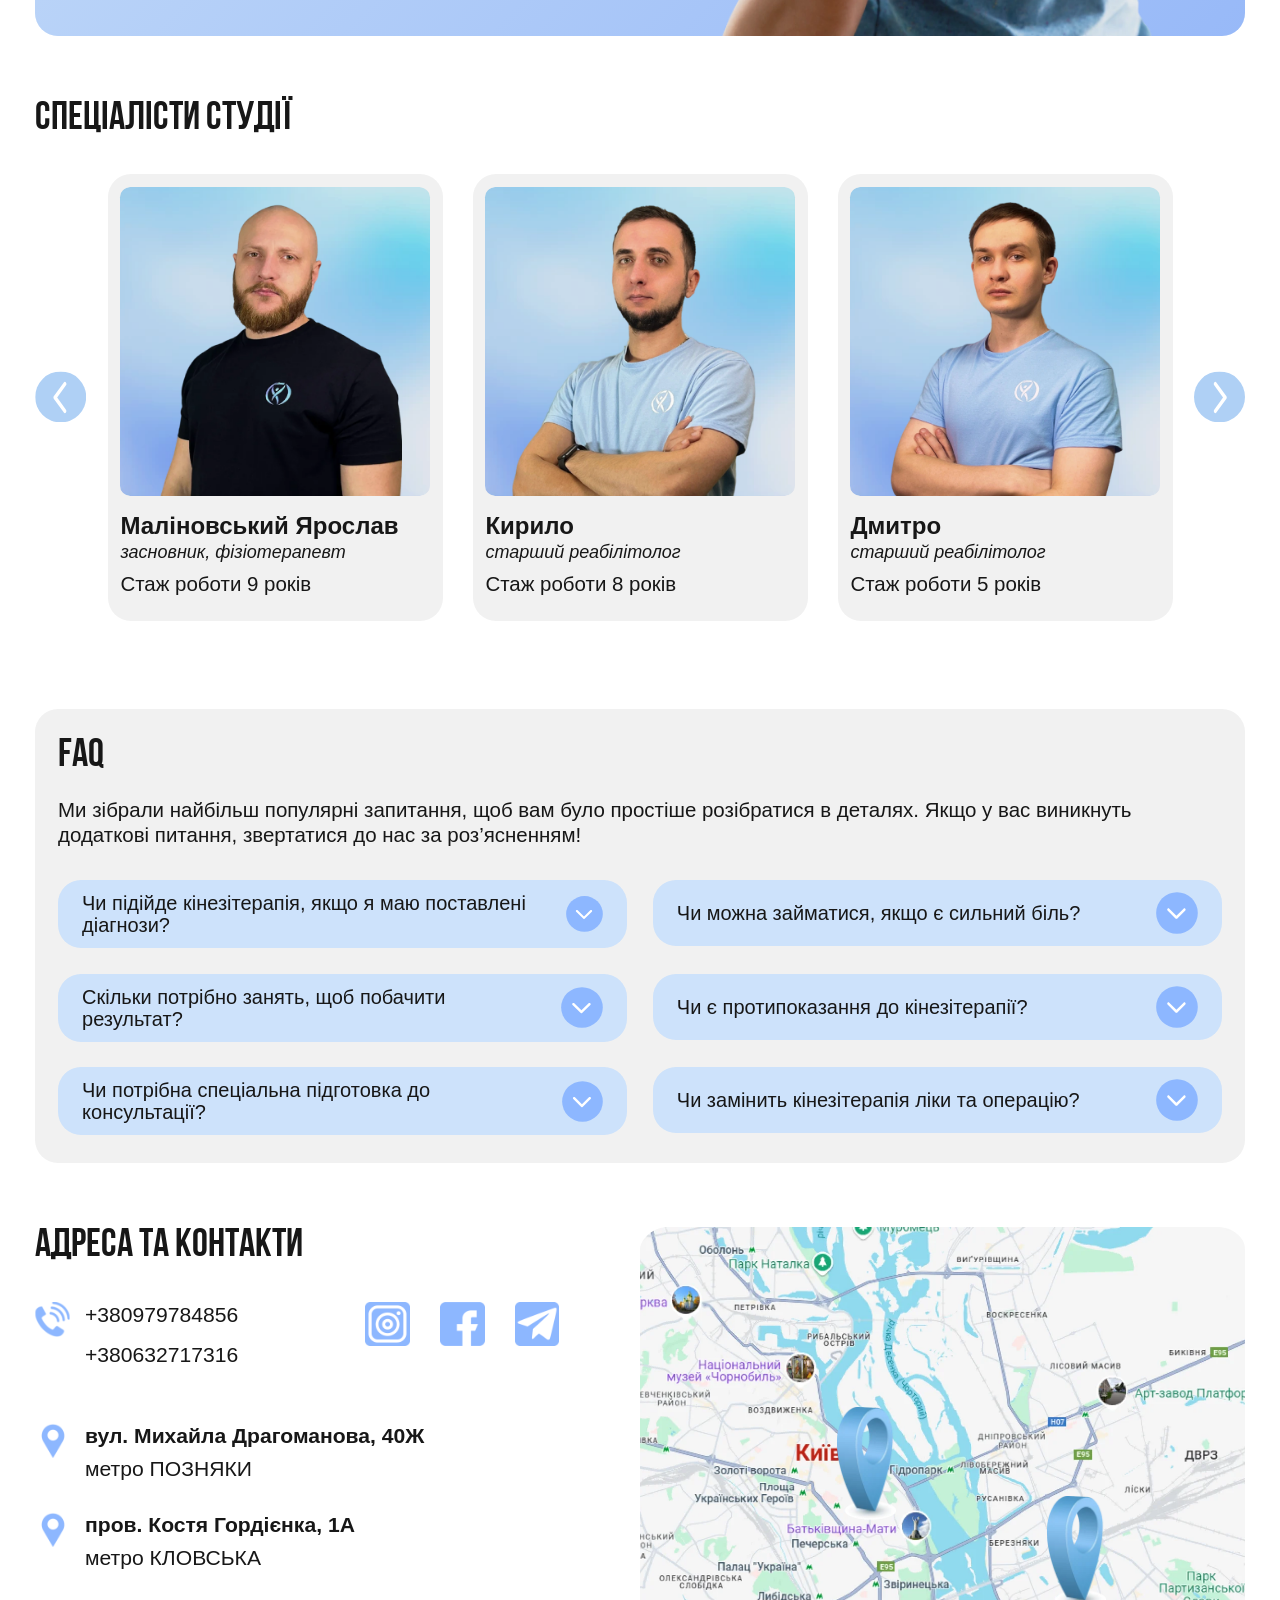
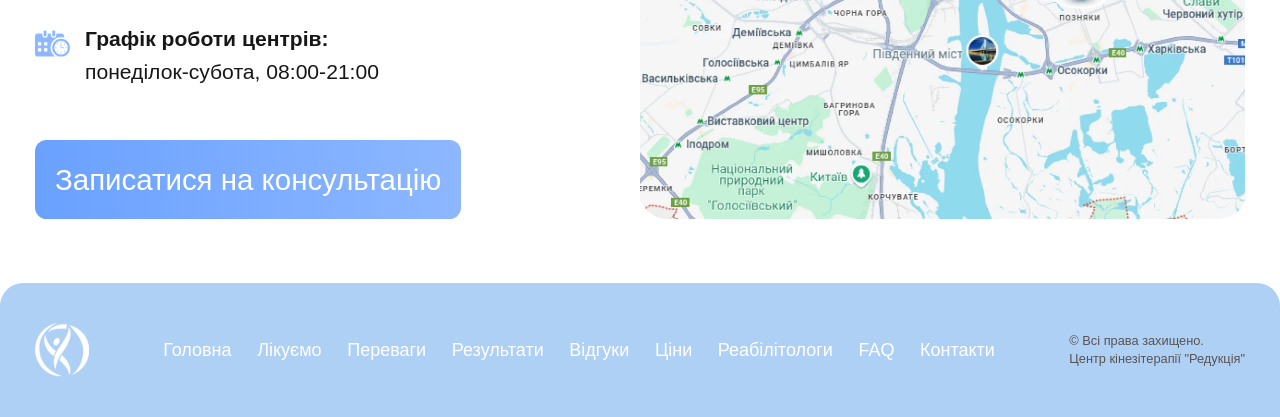
==== commit d8d73c5a: "Fix style" ====
--- a/index.html
+++ b/index.html
@@ -538,16 +538,16 @@
     </section>
     <section class="sec12" id="contacts">
       <div class="container">
-        <h2>адреса та контакти</h2>
-        <div class="sec12__content">
+        <div class="sec12__left">
+          <h2>адреса та контакти</h2>
           <div class="sec12__info">
             <div>
               <a href="tel:+380979784856">+380979784856</a>
               <a href="tel:+380632717316">+380632717316</a>
             </div>
             <div>
-              <a href="https://maps.app.goo.gl/eNYbsEqepQY3aM7H8" target="_blank"><strong>вул. Михайла Драгоманова, 40Ж</strong> метро ПОЗНЯКИ</a>
-              <a href="https://maps.app.goo.gl/p5BMai2RFE6oq23B7" target="_blank"><strong>пров. Костя Гордієнка, 1А</strong> метро КЛОВСЬКА</a>
+              <a href="https://maps.app.goo.gl/bbG9BifagtvCKLsp6" target="_blank"><strong>вул. Михайла Драгоманова, 40Ж</strong> метро ПОЗНЯКИ</a>
+              <a href="https://maps.app.goo.gl/VKMJmBcetBukadMh6" target="_blank"><strong>пров. Костя Гордієнка, 1А</strong> метро КЛОВСЬКА</a>
             </div>
             <div>
               <p><strong>Графік роботи центрів:</strong> понеділок-субота, 08:00-21:00</p>
@@ -559,11 +559,11 @@
               <a href="https://t.me/380979784856" target="_blank"><img src="./images/telegram-icon.svg" alt="Telegram"></a>
             </div>
           </div>
-          <div class="sec12__map">
-            <img src="./images/sec12-map.webp" alt="Карта">
-            <a href="https://maps.app.goo.gl/p5BMai2RFE6oq23B7" target="_blank"><img src="./images/sec12-geo-map-icon.webp"></a>
-            <a href="https://maps.app.goo.gl/eNYbsEqepQY3aM7H8" target="_blank"><img src="./images/sec12-geo-map-icon.webp"></a>
-          </div>
+        </div>
+        <div class="sec12__map">
+          <img src="./images/sec12-map.webp" alt="Карта">
+          <a href="https://maps.app.goo.gl/VKMJmBcetBukadMh6" target="_blank"><img src="./images/sec12-geo-map-icon.webp"></a>
+          <a href="https://maps.app.goo.gl/bbG9BifagtvCKLsp6" target="_blank"><img src="./images/sec12-geo-map-icon.webp"></a>
         </div>
       </div>
     </section>
--- a/styles/main.css
+++ b/styles/main.css
@@ -135,19 +135,20 @@
   font-family: 'Bebas Neue Cyrillic', 'sans-serif';
 }
 section {
-  padding: 4vw 0;
+  padding: clamp(12px, 3.65vw, 32px) 0;
   overflow: hidden;
 }
 
 h2 {
-  font-size: clamp(18px, 3.1vw, 54px);
+  font-size: clamp(23px, 3.1vw, 54px);
   text-transform: uppercase;
-  margin-bottom: clamp(10px, 2.7vw, 40px);
+  margin-bottom: clamp(18px, 2.7vw, 40px);
 }
 
 .accent-btn {
+  font-weight: 500;
   width: max-content;
-  border-radius: 0.9vw;
+  border-radius: clamp(10px, 0.9vw, 15px);
   background: linear-gradient(90deg, rgba(106,161,255,1) 0%, rgba(141,183,255,1) 100%);
   color: var(--white-c);
 }
@@ -320,7 +321,7 @@
 .sec1__text ul li {
   position: relative;
   padding-left: clamp(0.1px, 2.2vw, 35px);
-  font-size: clamp(11px, 2.1vw, 20px);
+  font-size: clamp(15px, 2.1vw, 20px);
   margin-bottom: 1.2vw;
 }
 .sec1__text ul li::before {
@@ -603,7 +604,7 @@
   width: clamp(150px, 67vw, 1380px);
 }
 .sec7__block {
-  padding: clamp(15px, 3vw, 40px) clamp(10px, 2vw, 30px);
+  padding: clamp(10px, 2.5vw, 40px) clamp(5px, 1.8vw, 30px);
   background-color: #F7F7F7;
   border-radius: 1.5vw;
   -webkit-box-shadow: 6px 4px 5.5px 0px rgba(0,0,0,0.2);
@@ -698,8 +699,8 @@
   box-shadow: 3px 3px 6px 0px rgba(0,0,0,0.15);
 }
 .sec8__block > p {
-  font-size: clamp(9px, 1.6vw, 16px);
-  line-height: clamp(12px, 1.95vw, 19px);
+  font-size: clamp(12px, 1.6vw, 16px);
+  line-height: clamp(14px, 1.95vw, 19px);
 }
 .sec8__title {
   display: flex;
@@ -720,7 +721,7 @@
   color: var(--white-c);
   font-weight: 700;
   font-size: clamp(18px, 3.5vw, 32px);
-  width: clamp(25px, 5.1vw, 45px);
+  width: clamp(28px, 5.1vw, 45px);
   aspect-ratio: 1 / 1;
   border-radius: 50%;
   overflow: hidden;
@@ -776,7 +777,7 @@
   border-radius: clamp(15px, 1.8vw, 30px);
   overflow: hidden;
   background-color: #F1F1F1;
-  padding: clamp(11px, 2vw, 45px) clamp(15px, 2.2vw, 25px);
+  padding: clamp(15px, 2vw, 45px) clamp(15px, 2.2vw, 25px);
   transition: all 0.3s linear;
   z-index: 1;
 }
@@ -799,9 +800,9 @@
   opacity: 1;
 }
 .sec9__service-block h3 {
-  font-weight: 600;
-  font-size: clamp(15px, 2.1vw, 30px);
-  line-height: clamp(18px, 2.5vw, 33px);
+  font-size: clamp(19px, 2.1vw, 30px);
+  line-height: clamp(22px, 2.5vw, 33px);
+  letter-spacing: 0.1px;
   margin-bottom: clamp(15px, 2.2vw, 25px);
 }
 .sec9__service-block h3 em {
@@ -811,7 +812,7 @@
   margin-bottom: 3px;
 }
 .sec9__service-block ul li {
-  font-size: clamp(11px, 1.3vw, 24px);
+  font-size: clamp(12px, 1.3vw, 24px);
   line-height: clamp(16px, 1.7vw, 28px);
   margin-bottom: clamp(8px, 1vw, 15px);
 }
@@ -877,9 +878,9 @@
 }
 .sec9__first h2 {
   color: var(--white-c);
-  font-size: clamp(15px, 5.3vw, 78px);
-  line-height: clamp(20px, 5.7vw, 82px);
-  margin-bottom: clamp(5px, 2vw, 30px);
+  font-size: clamp(26px, 5.3vw, 78px);
+  line-height: clamp(28px, 5.7vw, 82px);
+  margin-bottom: clamp(15px, 2vw, 30px);
   width: clamp(250px, 50vw, 700px);
 }
 .sec9__first h2 + p {
@@ -894,14 +895,14 @@
   gap: clamp(12px, 1.6vw, 26px);
 }
 .sec9__first-text p {
-  font-size: clamp(22px, 6.5vw, 80px);
+  font-size: clamp(26px, 6.5vw, 80px);
   color: var(--white-c);
 }
 .sec9__first-text p:nth-child(1) {
   font-family: 'Bebas Neue Cyrillic', 'sans-serif';
 }
 .sec9__first-text p:nth-child(2) {
-  font-size: clamp(8px, 2.2vw, 30px);
+  font-size: clamp(12px, 2.2vw, 30px);
   font-weight: 700;
 }
 .sec9__first-text p:nth-child(3) {
@@ -922,8 +923,8 @@
   border-radius: 5px;
 }
 .sec9__first a {
-  font-size: clamp(12px, 2.1vw, 28px);
-  padding: clamp(5px, 2vw, 25px) clamp(7px, 2.2vw, 20px);
+  font-size: clamp(15px, 2.1vw, 28px);
+  padding: clamp(14px, 2vw, 25px) clamp(8px, 2.2vw, 20px);
   margin-top: auto;
 }
 .sec9__first img {
@@ -931,8 +932,8 @@
   bottom: 0;
   right: 0;
   height: 100%;
-  width: max-content;
-  max-width: max-content;
+  object-fit: contain;
+  object-position: right;
   z-index: -1;
 }
 /*#endregion sec9*/
@@ -963,25 +964,25 @@
 }
 .sec10__card div img {
   height: 95%;
-  width: max-content;
-  max-width: max-content;
+  object-fit: contain;
+  object-position: bottom;
 }
 .sec10__card p:nth-of-type(1) {
   font-weight: 700;
-  font-size: clamp(9px, 1.9vw, 24px);
-  line-height: clamp(11px, 2.3vw, 26px);
+  font-size: clamp(10.5px, 1.9vw, 24px);
+  line-height: clamp(12.5px, 2.3vw, 26px);
   margin-bottom: clamp(3px, 0.2vw, 5px);
 }
 .sec10__card p:nth-of-type(2) {
   font-style: italic;
-  font-size: clamp(7px, 1.5vw, 18px);
-  line-height: clamp(9px, 1.9vw, 20px);
-  margin-bottom: clamp(5px, 0.7vw, 12px);
+  font-size: clamp(9px, 1.5vw, 18px);
+  line-height: clamp(11px, 1.9vw, 20px);
+  margin-bottom: clamp(8px, 0.7vw, 12px);
 }
 .sec10__card p:nth-of-type(3) {
-  font-size: clamp(8px, 1.6vw, 22px);
+  font-size: clamp(9px, 1.6vw, 22px);
   line-height: clamp(11px, 2vw, 25px);
-  margin-bottom: clamp(7px, 1vw, 10px);
+  margin-bottom: clamp(12px, 1.3vw, 10px);
 }
 /*#endregion sec10*/
 
@@ -1007,7 +1008,7 @@
 .sec11__block {
   background-color: #CDE2FB;
   border-radius: clamp(15px, 1.8vw, 30px);
-  padding: clamp(7px, 1.9vw, 12px) clamp(10px, 2.5vw, 24px);
+  padding: clamp(8.7px, 1.9vw, 12px) clamp(10px, 2.5vw, 24px);
   height: max-content;
 }
 .sec11__block button {
@@ -1018,8 +1019,8 @@
   width: 100%;
 }
 .sec11__block span:first-child {
-  font-size: clamp(10px, 2vw, 20px);
-  line-height: clamp(13px, 2.4vw, 22px);
+  font-size: clamp(11px, 2vw, 20px);
+  line-height: clamp(13.5px, 2.4vw, 22px);
   font-weight: 500;
   text-align: left;
 }
@@ -1032,24 +1033,31 @@
   transform: rotate(180deg);
 }
 .sec11__block p {
-  font-size: clamp(10px, 1.8vw, 18px);
-  line-height: clamp(13px, 2vw, 20px);
+  font-size: clamp(11px, 1.8vw, 18px);
+  line-height: clamp(13.5px, 2vw, 20px);
   margin-top: clamp(9px, 1.1vw, 16px);
   display: none;
 }
 /*#endregion sec11*/
 
 /*#region sec12*/
-.sec12__content {
-  display: grid;
+.sec12 .container {
+  display: flex;
   grid-template-columns: repeat(2, 1fr);
-  gap: clamp(15px, 4vw, 70px);
+}
+.sec12__left {
+  width: calc(50% - clamp(30px, 6.3vw, 180px));
 }
 .sec12__map {
   position: relative;
   border-radius: clamp(15px, 1.8vw, 30px);
   overflow: hidden;
-  height: max-content;
+  max-width: 690px;
+  width: 50%;
+  margin-left: auto;
+}
+.sec12__map > img {
+  height: 100%;
 }
 .sec12__map a {
   position: absolute;
@@ -1062,21 +1070,29 @@
 }
 .sec12__map a:last-of-type {
   bottom: 35.5%;
-  right: 23.5%;
+  right: 23%;
 }
 .sec12__info {
   position: relative;
 }
 .sec12__info div {
   position: relative;
-  margin-bottom: clamp(10px, 5vw, 65px);
+  margin-bottom: clamp(20px, 4.3vw, 60px);
   padding-left: clamp(20px, 5vw, 50px);
+}
+.sec12__info div:nth-child(2) {
+  padding-left: 0;
 }
 .sec12__info div a,
 .sec12__info div p {
-  font-size: clamp(12px, 1.6vw, 26px);
-  line-height: clamp(16px, 2vw, 30px);
-  margin-bottom: clamp(7px, 0.9vw, 15px);
+  position: relative;
+  font-size: clamp(14px, 1.65vw, 26px);
+  line-height: clamp(17px, 2.05vw, 30px);
+  margin-bottom: clamp(10px, 1.1vw, 15px);
+}
+.sec12__info div:nth-child(2) a {
+  padding-left: clamp(20px, 5vw, 50px);
+  margin-bottom: clamp(20px, 3vw, 30px);
 }
 .sec12__info div a:last-child,
 .sec12__info div p:last-child {
@@ -1086,12 +1102,13 @@
   display: block;
   margin-bottom: clamp(5px, 0.5vw, 10px);
 }
-.sec12__info div::before {
+.sec12__info div::before,
+.sec12__info div:nth-child(2) a::before {
   content: '';
   position: absolute;
   top: 0;
   left: 0;
-  width: clamp(15px, 4vw, 35px);
+  width: clamp(15px, 3.1vw, 35px);
   aspect-ratio: 1 / 1;
   background-position: left center;
   background-repeat: no-repeat;
@@ -1100,7 +1117,7 @@
 .sec12__info div:nth-child(1)::before {
   background-image: url(../images/phone-icon.svg);
 }
-.sec12__info div:nth-child(2)::before {
+.sec12__info div:nth-child(2) a::before {
   background-image: url(../images/location-icon.svg);
 }
 .sec12__info div:nth-child(3)::before {
@@ -1114,14 +1131,14 @@
   padding-left: 0;
   display: flex;
   align-items: center;
-  gap: max(10px, 2vw);
+  gap: clamp(15px, 2.8vw, 30px);
   margin-bottom: 0;
   position: absolute;
   top: 0;
   right: 0;
 }
 .sec12__info div:last-child a {
-  width: clamp(30px, 3.5vw, 55px);
+  width: clamp(28px, 3.5vw, 55px);
   aspect-ratio: 1 / 1;
   margin-bottom: 0;
 }
@@ -1129,6 +1146,7 @@
 
 /*#region footer*/
 footer {
+  margin-top: clamp(12px, 3.65vw, 32px);
   background-color: var(--light-blue-c);
   border-top-left-radius: clamp(15px, 1.8vw, 30px);
   border-top-right-radius: clamp(15px, 1.8vw, 30px);
@@ -1138,7 +1156,7 @@
   align-items: center;
   justify-content: space-between;
   gap: 1vw;
-  padding: clamp(15px, 3.5vw, 40px) 0;
+  padding: clamp(20px, 3.8vw, 40px) 0 clamp(15px, 3.5vw, 40px);
 }
 .footer__contnet .logo {
   position: relative;
@@ -1146,18 +1164,6 @@
   height: clamp(35px, 4.2vw, 70px);
   width: max-content;
 }
-.footer__contnet .logo::before {
-  content: 'редукція';
-  position: absolute;
-  top: 50%;
-  right: 0;
-  transform: translateY(-54%) translateX(calc(100% + 2vw));
-  font-size: max(13px, 3vw);
-  color: var(--white-c);
-  font-family: 'Gilroy', sans-serif;
-  text-transform: lowercase;
-  opacity: 1;
-}
 .footer__contnet .logo img {
   object-fit: contain;
   width: max-content;
@@ -1170,17 +1176,17 @@
 .footer__contnet nav ul {
   margin: 0 auto;
   justify-content: center;
-  column-gap: clamp(8px, 2vw, 30px);
-  row-gap: clamp(5px, 1vw, 15px);
+  column-gap: clamp(15px, 2vw, 30px);
+  row-gap: clamp(7px, 1vw, 15px);
   flex-wrap: wrap;
 }
 .footer__contnet nav ul li {
-  font-size: clamp(8px, 1.5vw, 18px);
+  font-size: clamp(10.8px, 1.5vw, 18px);
   line-height: clamp(13px, 1.9vw, 22px);
   color: var(--white-c);
 }
 .footer__contnet p {
-  font-size: clamp(8px, 1vw, 18px);
+  font-size: clamp(8.7px, 1vw, 18px);
   line-height: clamp(13px, 1.4vw, 22px);
   color: #595353;
 }
@@ -1485,7 +1491,7 @@
     margin-bottom: 6vw;
   }
   .header--mobile nav ul li a {
-    font-size: max(15px, 3.45vw);
+    font-size: max(16px, 3.45vw);
   }
   .header--mobile button.burger-btn-close {
     width: max(33px, 5.6vw);
@@ -1500,18 +1506,6 @@
     position: relative;
     height: max(35px, 8vw);
   }
-  .header .logo::before {
-    content: 'редукція';
-    position: absolute;
-    top: 50%;
-    right: 0;
-    transform: translateY(-54%) translateX(calc(100% + 2vw));
-    font-size: max(13px, 3vw);
-    color: var(--dark-c);
-    font-family: 'Gilroy', sans-serif;
-    text-transform: lowercase;
-    opacity: 0.85;
-  }
 }
 /*#endregion adaptiveHeader*/
 
@@ -1533,7 +1527,7 @@
     margin-bottom: 1vw;
   }
   .sec1__text a {
-    font-size: 1.9vw;
+    font-size: 1.95vw;
   }
   .sec1__text ul {
     margin: 3vw 0 4.4vw;
@@ -1544,7 +1538,7 @@
   .sec1 {
     position: relative;
     padding-top: max(55px, 12vw);
-    height: max(473px, 140vw);
+    height: max(540px, 140vw);
     background-color: var(--light-blue-c);
   }
   .sec1__content {
@@ -1567,16 +1561,16 @@
     position: absolute;
     bottom: 6vw;
     left: 4vw;
-    font-size: max(13px, 3.5vw);
-    padding: 4vw 2.8vw;
+    font-size: max(17px, 3.5vw);
+    padding: 4.05vw 2.95vw;
     z-index: 1;
     border-radius: 2.5vw;
   }
   .sec1__text h1 {
     position: relative;
-    top: 3vw;
-    font-size: max(28px, 8vw);
-    line-height: max(30px, 8.4vw);
+    top: 2.2vw;
+    font-size: max(36px, 8vw);
+    line-height: max(38px, 8.4vw);
     text-align: center;
     margin: 0 auto;
     width: 75vw;
@@ -1586,14 +1580,14 @@
     margin-top: max(35px, 9.5vw);
   }
   .sec1__text ul li {
-    font-size: max(13px, 3.3vw);
-    line-height: max(15px, 3.7vw);
+    font-size: max(15px, 3.3vw);
+    line-height: max(17px, 3.7vw);
     width: max(115px, 27vw);
     margin-bottom: 3vw;
-    padding-left: 4.5vw;
+    padding-left: max(18px, 4.5vw);
   }
   .sec1__text ul li::before {
-    width: 2vw;
+    width: max(10px, 2vw);
   }
 }
 /*#endregion adaptiveSec1*/
@@ -1611,19 +1605,22 @@
   }
 }
 @media screen and (max-width: 575px) {
+  .sec2 {
+    padding-top: clamp(24px, 5vw, 45px);
+  }
   .sec2__blocks {
     justify-content: center;
-    row-gap: 4vw;
+    row-gap: 4.2vw;
   }
   .sec2__block {
     width: calc(33% - 1.13vw);
   }
   .sec2__block img {
-    width: max(50px, 14vw);
+    width: max(68px, 14vw);
   }
   .sec2__block p {
-    font-size: max(10px, 2.5vw);
-    line-height: max(12px, 2.9vw);
+    font-size: max(13px, 2.5vw);
+    line-height: max(15px, 2.9vw);
   }
   .sec2__block:nth-child(1) {
     order: 1;
@@ -1665,12 +1662,17 @@
   .sec3__img img.desktop {
     display: none;
   }
+  .sec3__img {
+    overflow: hidden;
+  }
   .sec3__img img.mobile {
+    position: relative;
+    top: 2px;
     display: block;
   }
   .sec3__form {
     position: absolute;
-    left: 5.5vw;
+    left: 5vw;
     top: 50%;
     transform: translateY(-48.5%);
     width: calc(100% - 27vw);
@@ -1680,8 +1682,8 @@
     margin-bottom: 3.8vw;
   }
   .sec3__form form button {
-    font-size: max(13px, 2.8vw);
-    padding: 2.2vw 2.8vw;
+    font-size: max(14px, 2.9vw);
+    padding: 3vw 2.6vw;
   }
   .sec3__form form label {
     margin-bottom: 3vw;
@@ -1695,7 +1697,7 @@
     margin-bottom: max(3px, 1.1vw);
   }
   .sec3__form form label input {
-    font-size: max(10px, 2.75vw);
+    font-size: max(11.5px, 2.75vw);
     width: max(130px, 37vw);
   }
 }
@@ -1733,8 +1735,8 @@
   }
   .sec4__text h3 {
     position: relative;
-    font-size: max(13px, 3.3vw);
-    line-height: max(15px, 3.7vw);
+    font-size: max(14.5px, 3.3vw);
+    line-height: max(17px, 3.7vw);
     letter-spacing: 0.1vw;
     margin-bottom: 1.8vw;
     width: 60vw;
@@ -1765,14 +1767,15 @@
     right: -22vw;
   }
   .sec4__text p {
-    font-size: max(10px, 2.6vw);
-    line-height: max(12px, 3vw);
+    font-size: max(10.5px, 2.6vw);
+    line-height: max(12.5px, 3vw);
   }
 
   .sec4__content .sec4__img-mobile {
     display: block;
-    width: 47vw;
+    width: 51vw;
     margin-left: auto;
+    margin-top: -3.3vw;
     margin-right: -15px;
   }
 }
@@ -1794,11 +1797,14 @@
   .sec5 ul li::before {
     width: 1.95vw;
   }
+  .sec5__slider-block img {
+    width: 57vw;
+  }
 }
 @media screen and (max-width: 575px) {
   .sec5 h2 + p {
-    font-size: max(11px, 2.1vw);
-    line-height: max(13px, 2.3vw);
+    font-size: max(11.9px, 2.1vw);
+    line-height: max(13.9px, 2.3vw);
   }
   .sec5 ul {
     justify-content: space-between;
@@ -1807,13 +1813,17 @@
   .sec5 ul li {
     font-size: max(10px, 1.95vw);
     line-height: max(13px, 2.2vw);
-    padding-left: max(11px, 2.8vw);
+    padding-left: max(14.5px, 2.8vw);
   }
   .sec5 ul:not(.slick-dots) li:last-child {
     width: max(70px, 17vw);
   }
   .sec5 ul li::before {
     width: max(9.5px, 2vw);
+  }
+  .sec5__slider-block img {
+    width: 66vw;
+    min-width: 278px;
   }
 }
 /*#endregion adaptiveSec5*/
@@ -1825,25 +1835,25 @@
   }
   .sec6 ul li {
     width: 100%;
-    padding-left: max(24px, 5vw);
-    font-size: max(10px, 2vw);
-    line-height: max(14px, 2.4vw);
+    padding-left: max(30px, 5vw);
+    font-size: max(12px, 2vw);
+    line-height: max(15px, 2.4vw);
   }
   .sec6 ul li::before {
-    width: max(18px, 3.5vw);
+    width: max(20px, 3.5vw);
   }
   .sec6 h3 {
-    font-size: max(16px, 3.3vw);
-    line-height: max(18px, 3.5vw);
+    font-size: max(21px, 3.3vw);
+    line-height: max(24px, 3.5vw);
     margin-bottom: max(10px, 1.5vw);
   }
   .sec6 p {
-    font-size: max(10px, 2vw);
-    line-height: max(12px, 2.2vw);
+    font-size: max(12px, 2vw);
+    line-height: max(14px, 2.2vw);
   }
   .sec6 a {
-    font-size: max(12.5px, 2.8vw);
-    padding: 2.2vw 2.8vw;
+    font-size: max(14px, 2.9vw);
+    padding: 3.5vw 2.6vw;
   }
 }
 /*#endregion adaptiveSec6*/
@@ -1851,7 +1861,7 @@
 /*#region adaptiveSec7*/
 @media screen and (max-width: 575px) {
   .sec7 h3 {
-    font-size: max(11.4px, 2.6vw);
+    font-size: max(16px, 2.6vw);
     margin-bottom: max(20px, 5vw);
   }
   .sec7__blocks {
@@ -1865,20 +1875,20 @@
     border-radius: max(25px, 2vw);
   }
   .sec7__block h4 {
-    font-size: max(22px, 5vw);
+    font-size: max(26px, 5vw);
     margin-bottom: max(5px, 1vw);
     
   }
   .sec7__block p {
-    font-size: max(8px, 2vw);
-    line-height: max(11px, 2.4vw);
+    font-size: max(9.5px, 2vw);
+    line-height: max(13.5px, 2.4vw);
     margin-bottom: 0.5vw;
   }
   .sec7__block ul {
     margin: 1.1vw 0;
   }
   .sec7__block ul li {
-    font-size: max(7.5px, 1.95vw);
+    font-size: max(9px, 1.95vw);
     line-height: max(13px, 2.2vw);
     padding-left: max(11px, 2.8vw);
     margin-bottom: 0.5vw;
@@ -1890,9 +1900,9 @@
   .sec7__img {
     bottom: -4vw;
     width: 62vw;
-    max-width: 50%;
+    max-width: 62%;
     min-width: 200px;
-    right: -10vw;
+    right: -13vw;
     z-index: -1;
   }
   .sec7 .container::before {
@@ -1916,8 +1926,8 @@
     border-radius: max(20px, 1.5vw);
   }
   .sec8__block > p {
-    font-size: max(11px, 1.9vw);
-    line-height: max(13px, 2.3vw);
+    font-size: max(12px, 1.9vw);
+    line-height: max(14px, 2.3vw);
   }
   .sec8__title {
     margin-bottom: max(10px, 2vw);
@@ -1927,12 +1937,11 @@
   }
   .sec8__name div {
     font-size: 3.5vw;
-    width: max(25px, 5.1vw);
-    
+    width: max(28px, 5.1vw);
   }
 
   .sec8__name p {
-    font-size: max(13px, 2.1vw);
+    font-size: max(14px, 2.1vw);
   }
   .sec8__rating img {
     width: max(13px, 2vw);
@@ -1947,10 +1956,10 @@
     grid-template-columns: 1fr;
   }
   .sec9__first {
-    aspect-ratio: 1 / 0.56;
+    aspect-ratio: 1 / 0.7;
   }
   .sec9__first img {
-    transform: translateX(23%);
+    transform: translateX(25%);
   }
   .sec9__first a {
     margin-top: clamp(15px, 2.5vw, 65px);
@@ -1967,21 +1976,55 @@
 /*#endregion adaptiveSec11*/
 
 /*#region adaptiveSec12*/
-@media screen and (max-width: 575px) {
-  .sec12__content {
-    grid-template-columns: 1fr;
+@media screen and (max-width: 768px) {
+  .sec12__left {
+    width: calc(50% - clamp(15px, 3.3vw, 180px));
+  }
+  .sec12__map a:first-of-type {
+    top: 32%;
+    left: 30.5%;
+  }
+  .sec12__map a:last-of-type {
+    bottom: 36%;
+    right: 19.7%;
+  }
+}
+@media screen and (max-width: 660px) {
+  .sec12 .container {
+    flex-direction: column;
   }
   .sec12__info div:last-child {
     display: none;
   }
+  .sec12__left {
+    width: 100%;
+  }
+  .sec12__map {
+    margin-top: 25px;
+    aspect-ratio: 1 / 0.65;
+    max-width: unset;
+    width: 100%;
+  }
+ 
+  .sec12__map a:first-of-type {
+    top: 25%;
+    left: 34%;
+  }
+  .sec12__map a:last-of-type {
+    bottom: 28.9%;
+    right: 24.3%;
+  }
+  .sec12__info a.accent-btn {
+    display: none;
+  }
+  .sec12__info div:nth-child(3) {
+    margin-bottom: 0;
+  }
+  .sec12__map a {
+    width: 7.5%;
+  }
   .sec12__map {
     aspect-ratio: 1 / 0.65;
-  }
-  .sec12__map a:first-of-type {
-    top: 20.4%;
-  }
-  .sec12__map a:last-of-type {
-    bottom: 28.7%;
   }
 }
 /*#endregion adaptiveSec12*/
@@ -1998,7 +2041,7 @@
     row-gap: clamp(10px, 2.5vw, 20px) ;
   }
   .footer__contnet nav {
-    width: 60%;
+    width: calc(90% - clamp(35px, 4.2vw, 70px));
   }
   .footer__contnet nav ul {
     width: auto;
@@ -2009,10 +2052,10 @@
   .footer__contnet div {
     display: flex;
     align-items: center;
-    gap: max(7px, 2vw);
+    gap: max(17px, 2vw);
   }
   .footer__contnet div a {
-    width: clamp(20px, 3vw, 35px);
+    width: clamp(21px, 3vw, 35px);
     aspect-ratio: 1 / 1;
     margin-bottom: 0;
     background-color: var(--white-c);
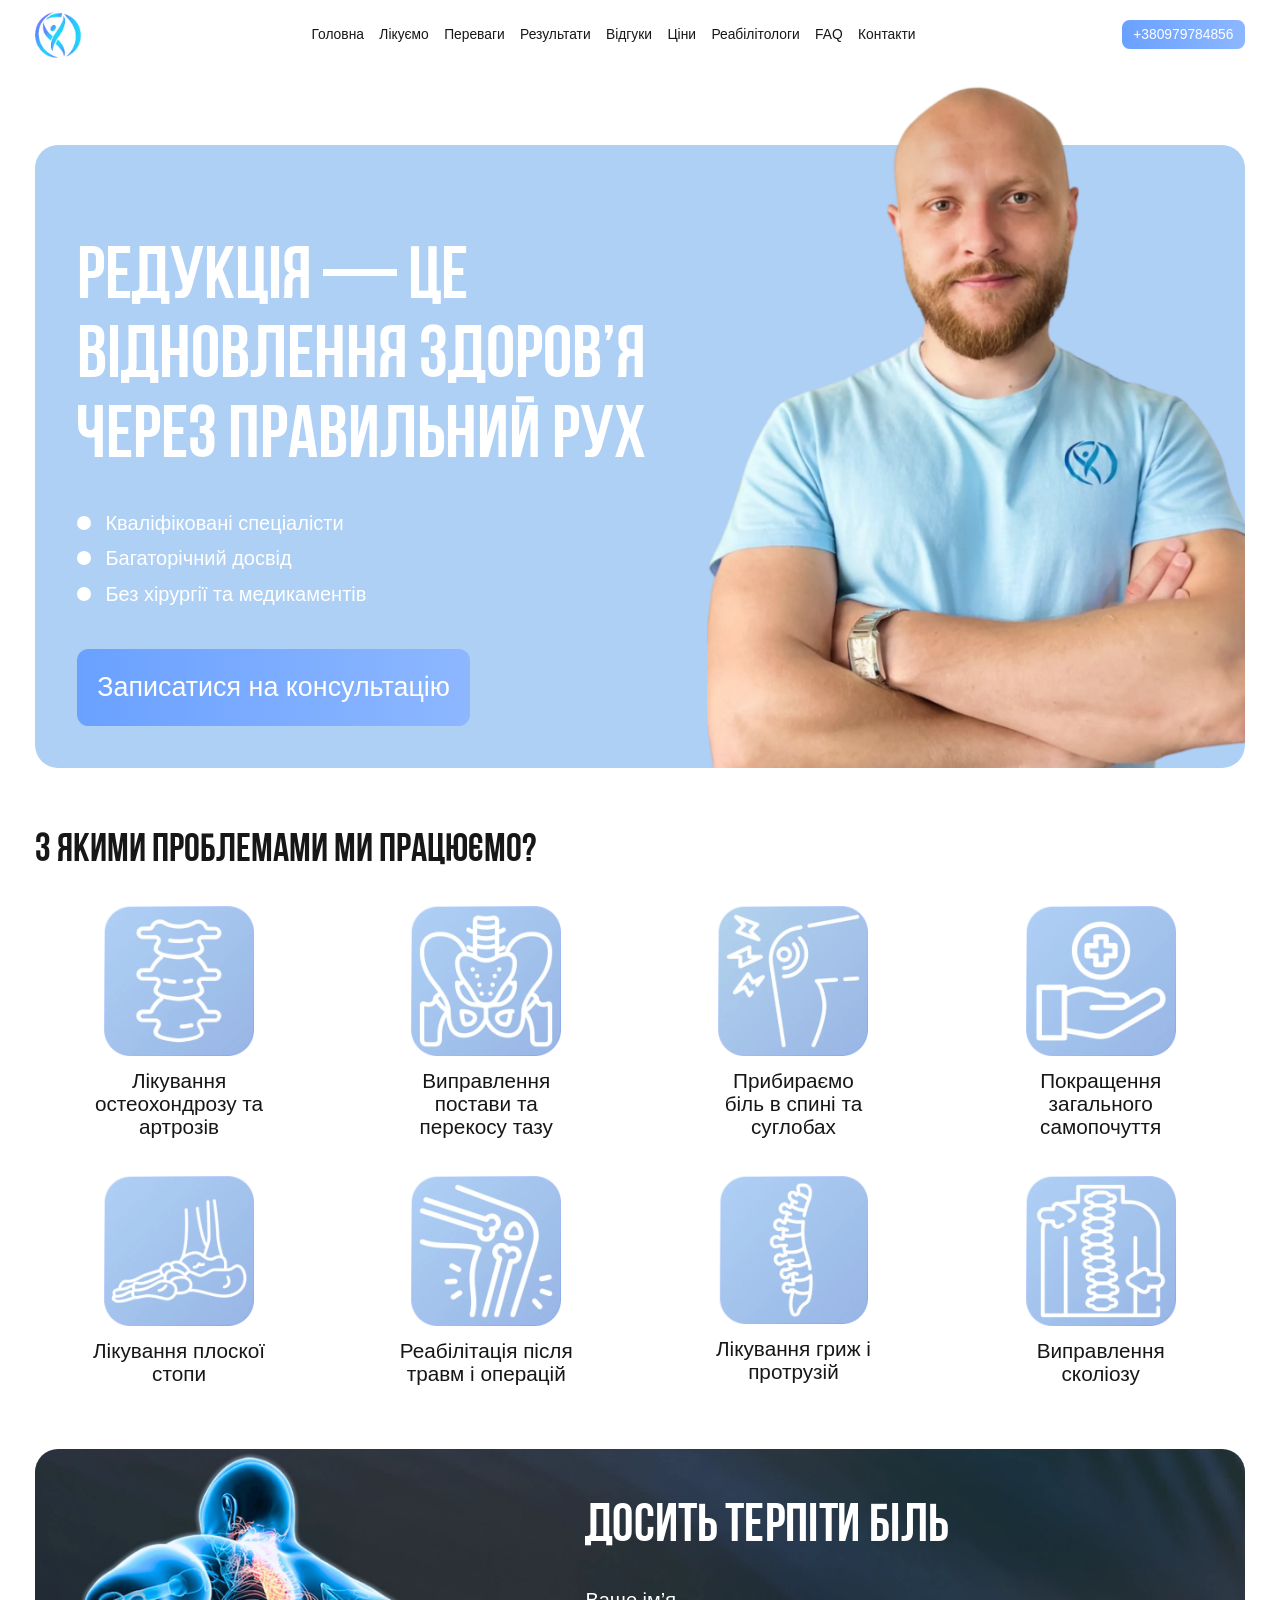
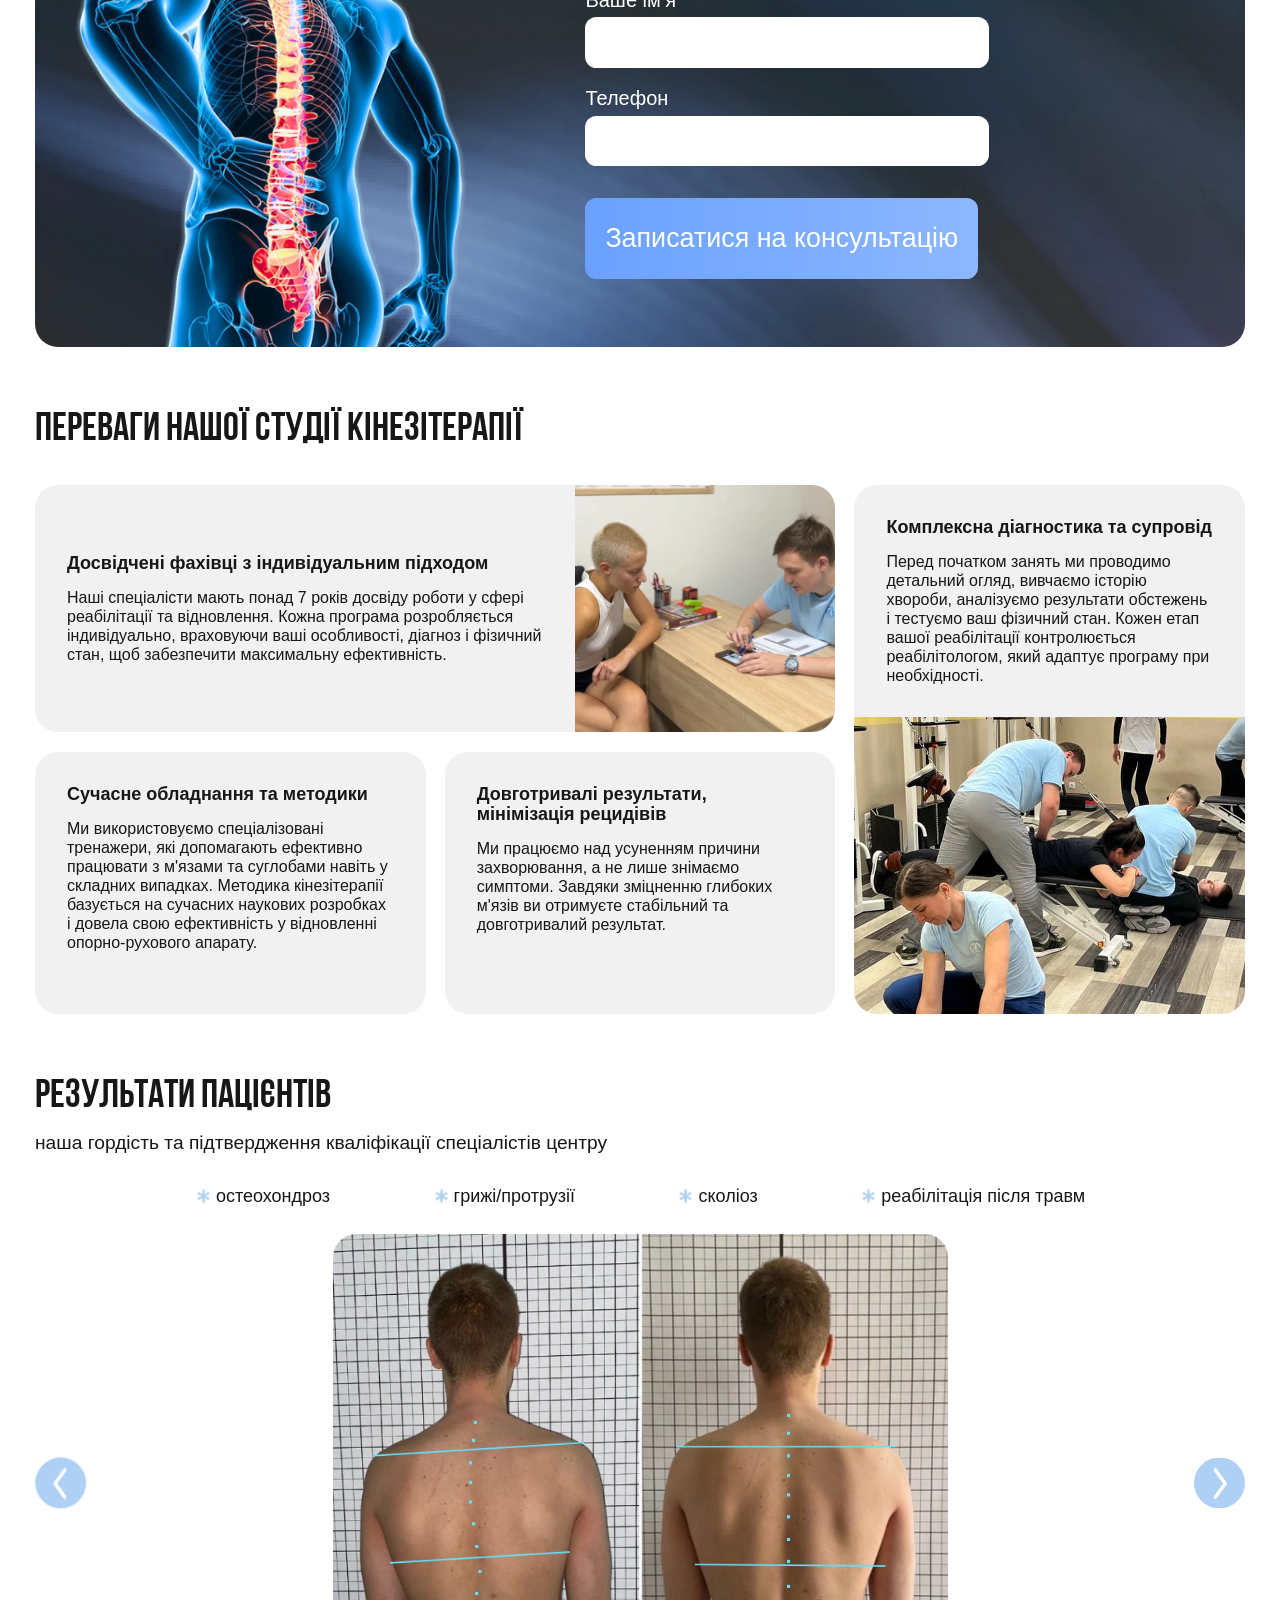
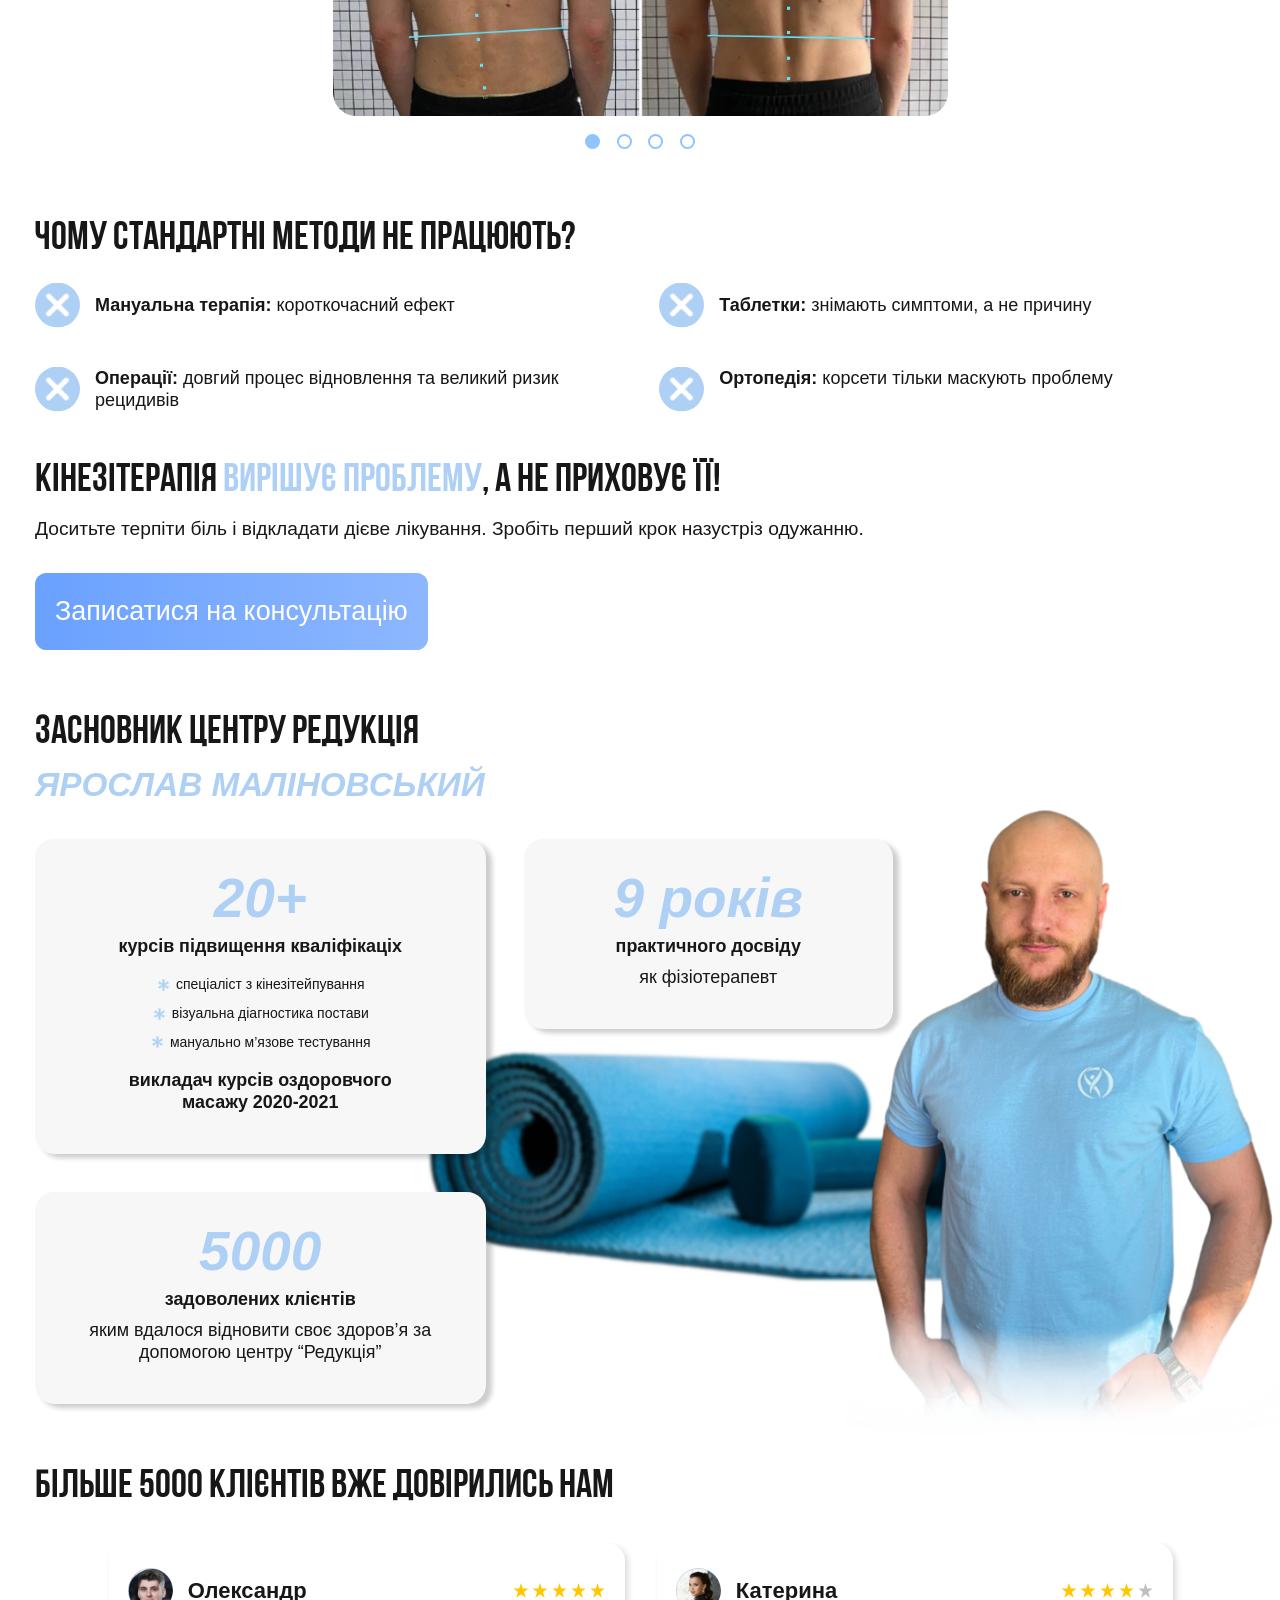
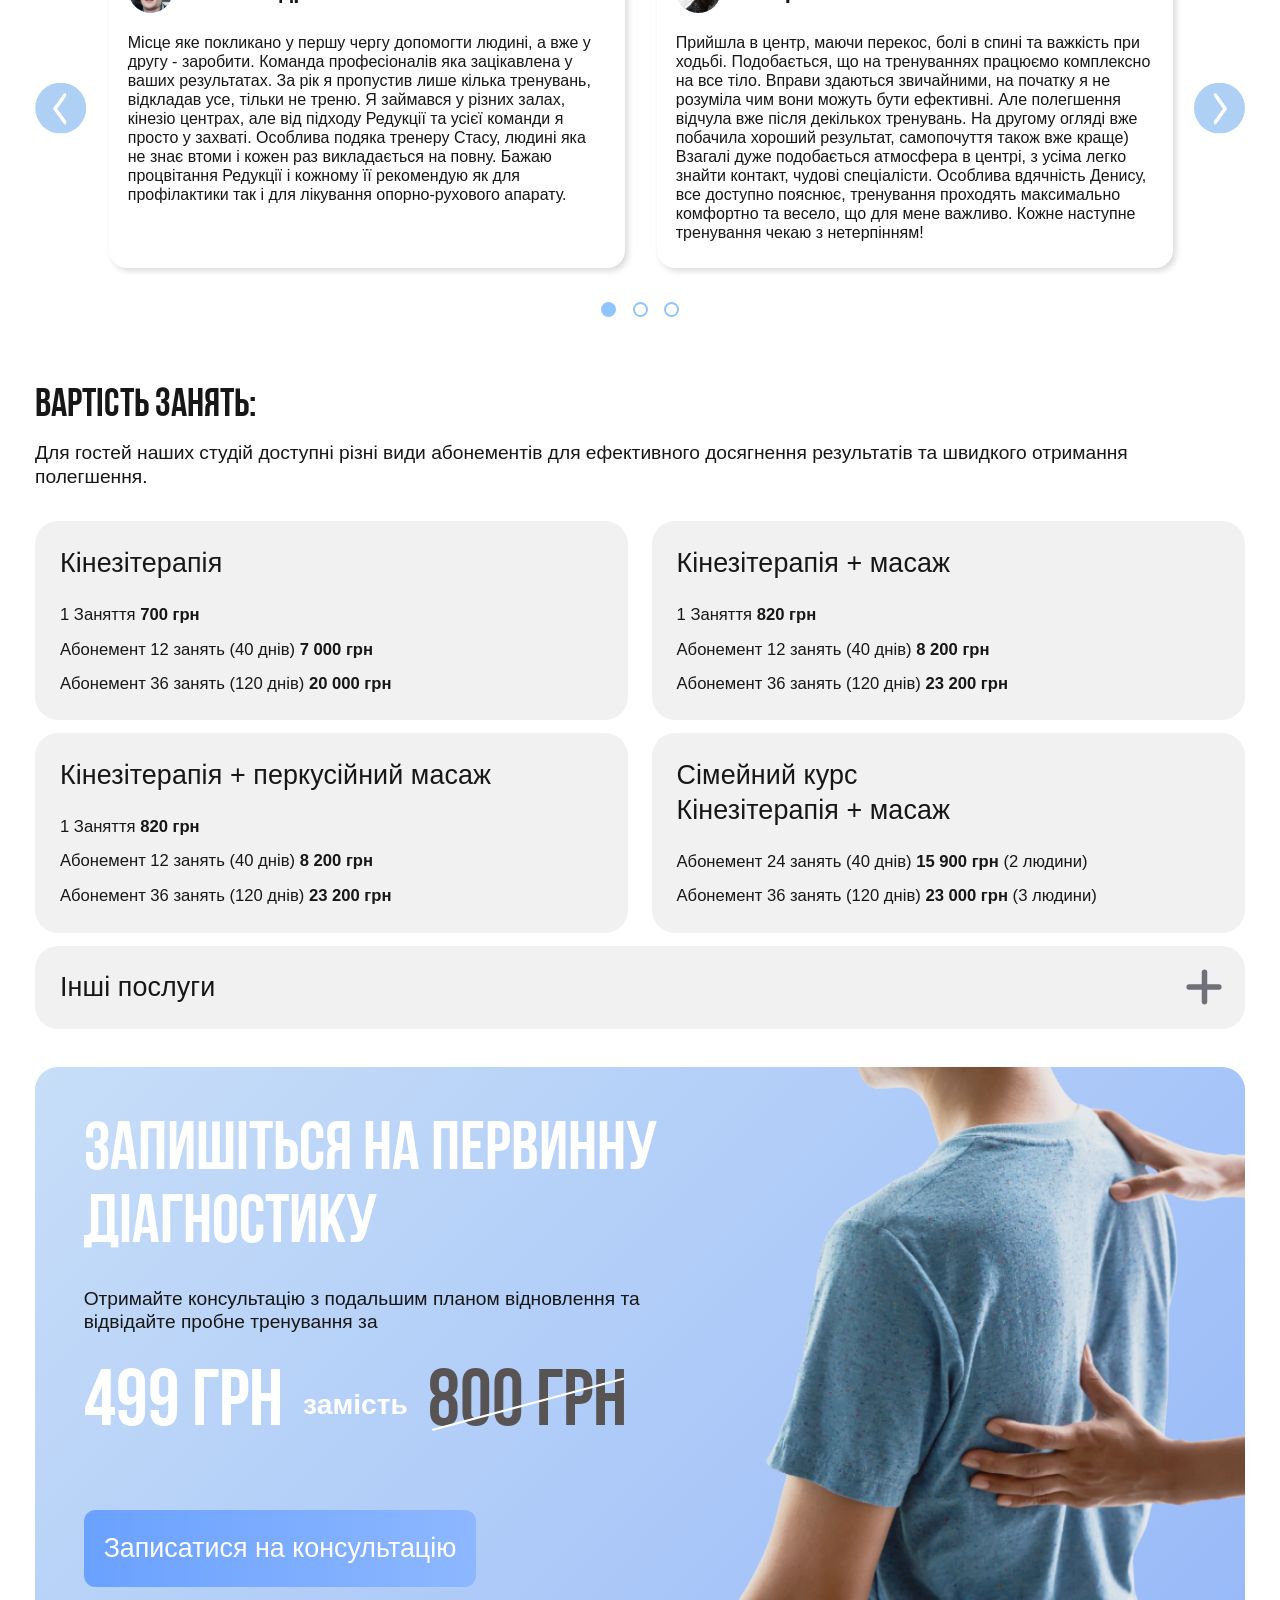
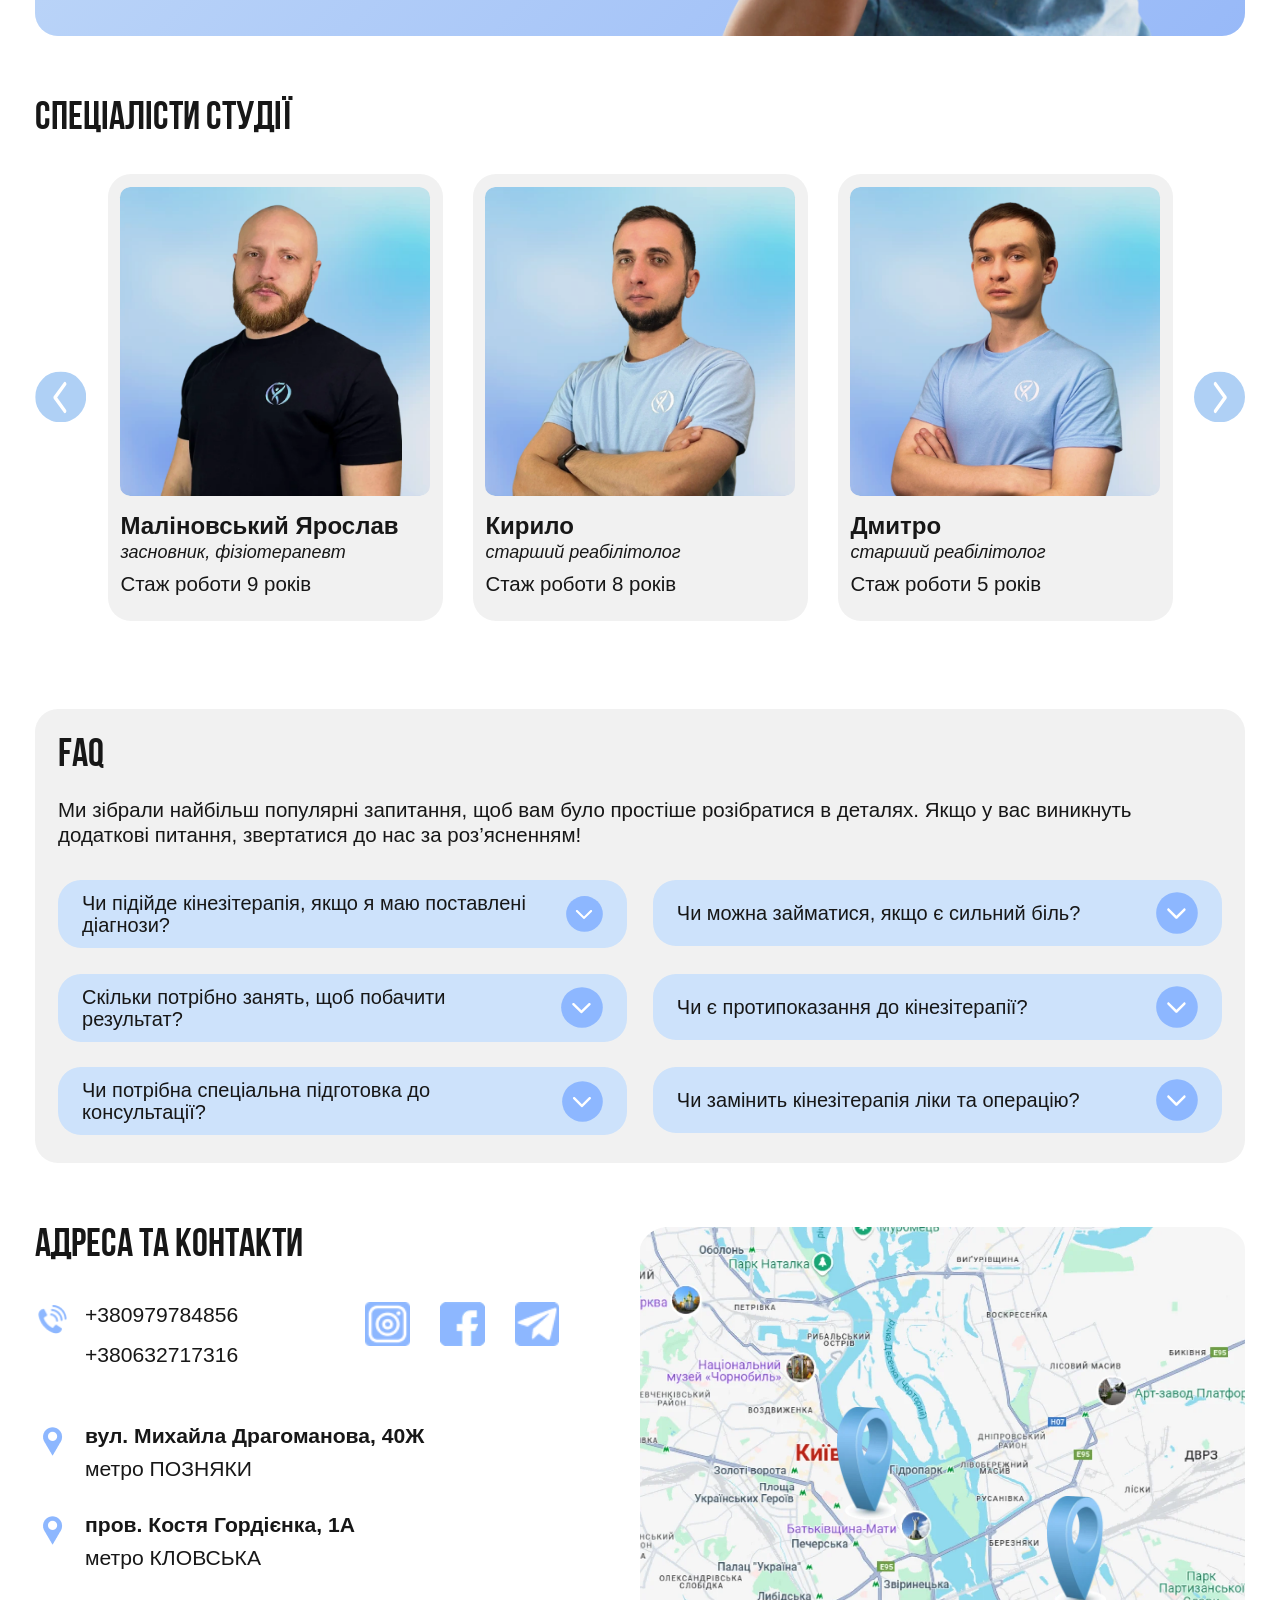
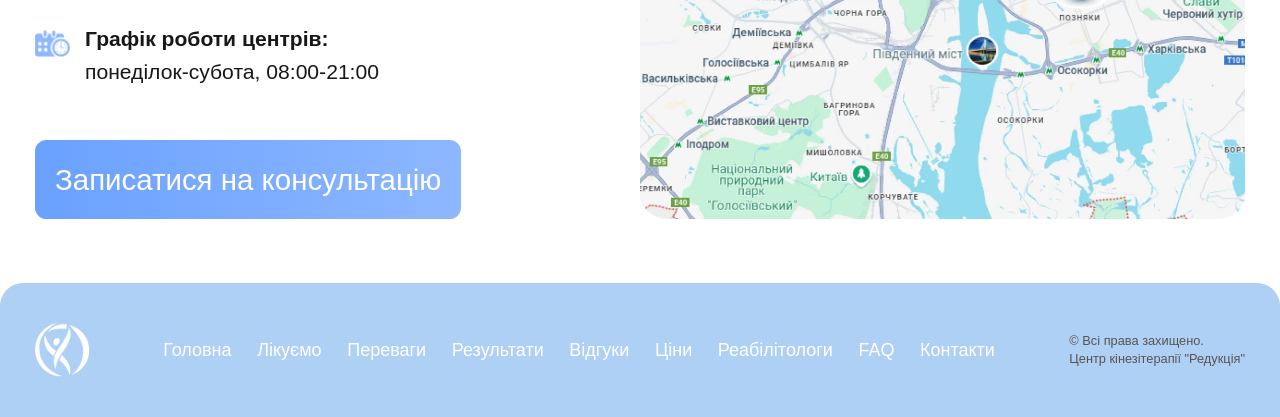
==== commit aa6a2207: "Add styles according to fixes" ====
--- a/index.html
+++ b/index.html
@@ -12,7 +12,7 @@
   <header>
     <div class="container">
       <div class="header header--desktop df">
-        <a href="#main" class="logo"><img src="./images/logo.svg" alt="Kinezio reductio"></a>
+        <a href="#main" class="logo"><img src="./images/logo.png" alt="Kinezio reductio"></a>
         <nav>
           <ul class="df">
             <li><a href="#main">Головна</a></li>
@@ -29,7 +29,7 @@
         <a href="tel:+380979784856" class="phone">+380979784856</a>
       </div>
       <div class="header header--mobile df">
-        <a href="#main" class="logo"><img src="./images/logo.svg" alt="Kinezio reductio"></a>
+        <a href="#main" class="logo"><img src="./images/logo.png" alt="Kinezio reductio"></a>
         <button class="burger-btn-open" id="open-burger"><span></span><span></span><span></span></button>
         <nav>
           <button class="burger-btn-close" id="close-burger"><span></span><span></span></button>
@@ -239,7 +239,7 @@
           </div>
         </div>
         <div class="sec7__img">
-          <img src="./images/sec7-main-img.webp" alt="ЯРОСЛАВ МАЛІНОВСЬКИЙ">
+          <img src="./images/sec7-main-img.png" alt="ЯРОСЛАВ МАЛІНОВСЬКИЙ">
         </div>
       </div>
     </section>
@@ -388,39 +388,40 @@
             <h3>Кінезітерапія</h3>
             <ul>
               <li>1 Заняття <strong>700 грн</strong></li>
-              <li>Абонемент 12 занять (40 днів) <strong>6 000 грн</strong></li>
-              <li>Абонемент 36 занять (120 днів) <strong>17 000 грн</strong></li>
+              <li>Абонемент 12 занять (40 днів) <strong>7 000 грн</strong></li>
+              <li>Абонемент 36 занять (120 днів) <strong>20 000 грн</strong></li>
             </ul>
           </div>
           <div class="sec9__service-block">
             <h3>Кінезітерапія + масаж</h3>
             <ul>
-              <li>1 Заняття <strong>800 грн</strong></li>
-              <li>Абонемент 12 занять (40 днів) <strong>7 200 грн</strong></li>
-              <li>Абонемент 36 занять (120 днів) <strong>20 200 грн</strong></li>
+              <li>1 Заняття <strong>820 грн</strong></li>
+              <li>Абонемент 12 занять (40 днів) <strong>8 200 грн</strong></li>
+              <li>Абонемент 36 занять (120 днів) <strong>23 200 грн</strong></li>
             </ul>
           </div>
           <div class="sec9__service-block">
             <h3>Кінезітерапія + перкусійний масаж</h3>
             <ul>
-              <li>1 Заняття <strong>830 грн</strong></li>
-              <li>Абонемент 12 занять (40 днів) <strong>7 300 грн</strong></li>
-              <li>Абонемент 36 занять (120 днів) <strong>20 500 грн</strong></li>
+              <li>1 Заняття <strong>820 грн</strong></li>
+              <li>Абонемент 12 занять (40 днів) <strong>8 200 грн</strong></li>
+              <li>Абонемент 36 занять (120 днів) <strong>23 200 грн</strong></li>
             </ul>
           </div>
           <div class="sec9__service-block">
             <h3><em>Сімейний курс</em> Кінезітерапія + масаж</h3>
             <ul>
-              <li>Абонемент 24 занять (40 днів) <strong>13 900 грн</strong> (2 людини)</li>
-              <li>Абонемент 36 занять (120 днів) <strong>20 200 грн</strong> (3 людини)</li>
+              <li>Абонемент 24 занять (40 днів) <strong>15 900 грн</strong> (2 людини)</li>
+              <li>Абонемент 36 занять (120 днів) <strong>23 000 грн</strong> (3 людини)</li>
             </ul>
           </div>
           <div class="sec9__service-block">
             <h3>Інші послуги</h3>
             <ul>
               <li>Банки <strong>200 грн</strong></li>
-              <li>Перкусійний масаж <strong>250 грн</strong></li>
-              <li>Кінезітейпування <strong>300 грн</strong></li>
+              <li>Перкусійний масаж <strong>300 грн</strong></li>
+              <li>Тейпування однієї зони <strong>300 грн</strong></li>
+              <li>Метод сухої голки <strong>500 грн</strong></li>
             </ul>
           </div>
         </div>
@@ -554,9 +555,9 @@
             </div>
             <a href="#make-an-appointment" class="accent-btn">Записатися на консультацію</a>
             <div>
-              <a href="https://www.instagram.com/reductio_kinezio/" target="_blank"><img src="./images/instagram-icon.svg" alt="Instagram"></a>
-              <a href="https://www.facebook.com/reductio.kinezio" target="_blank"><img src="./images/facebook-icon.svg" alt="Facebook"></a>
-              <a href="https://t.me/380979784856" target="_blank"><img src="./images/telegram-icon.svg" alt="Telegram"></a>
+              <a href="https://www.instagram.com/reductio_kinezio/" target="_blank"><img src="./images/instagram-icon.png" alt="Instagram"></a>
+              <a href="https://www.facebook.com/reductio.kinezio" target="_blank"><img src="./images/facebook-icon.png" alt="Facebook"></a>
+              <a href="https://t.me/380979784856" target="_blank"><img src="./images/telegram-icon.png" alt="Telegram"></a>
             </div>
           </div>
         </div>
@@ -588,9 +589,9 @@
         </nav>
         <p><span>© Всі права захищено.</span> <span>Центр кінезітерапії "Редукція"</span></p>
         <div>
-          <a href="https://www.instagram.com/reductio_kinezio/" target="_blank"><img src="./images/instagram-icon.svg" alt="Instagram"></a>
-          <a href="https://www.facebook.com/reductio.kinezio" target="_blank"><img src="./images/facebook-icon.svg" alt="Facebook"></a>
-          <a href="https://t.me/380979784856" target="_blank"><img src="./images/telegram-icon.svg" alt="Telegram"></a>
+          <a href="https://www.instagram.com/reductio_kinezio/" target="_blank"><img src="./images/instagram-icon.png" alt="Instagram"></a>
+          <a href="https://www.facebook.com/reductio.kinezio" target="_blank"><img src="./images/facebook-icon.png" alt="Facebook"></a>
+          <a href="https://t.me/380979784856" target="_blank"><img src="./images/telegram-icon.png" alt="Telegram"></a>
         </div>
       </div>
     </div>
--- a/styles/main.css
+++ b/styles/main.css
@@ -140,7 +140,7 @@
 }
 
 h2 {
-  font-size: clamp(23px, 3.1vw, 54px);
+  font-size: clamp(26px, 3.1vw, 54px);
   text-transform: uppercase;
   margin-bottom: clamp(18px, 2.7vw, 40px);
 }
@@ -564,7 +564,7 @@
 }
 .sec6 h3 {
   font-family: 'Bebas Neue Cyrillic', 'sans-serif';
-  font-size: clamp(18px, 3.1vw, 54px);
+  font-size: clamp(23px, 3.1vw, 54px);
   margin-bottom: clamp(5px, 1.2vw, 15px);
 }
 .sec6 h3 strong {
@@ -591,7 +591,7 @@
   margin-bottom: 1.1vw;
 }
 .sec7 h3 {
-  font-size: clamp(14px, 2.6vw, 48px);
+  font-size: clamp(18px, 2.6vw, 48px);
   color: var(--light-blue-c);
   font-style: italic;
   font-weight: 700;
@@ -657,9 +657,9 @@
 
 .sec7__img {
   position: absolute;
-  bottom: clamp(-45px, -3.5vw, -65px);
+  bottom: clamp(-42.5px, -3.5vw, -65px);
   right: 0;
-  width: clamp(250px, 32vw, 535px);
+  width: clamp(225px, 34vw, 515px);
   z-index: 1;
 }
 .sec7 .container::before {
@@ -699,14 +699,14 @@
   box-shadow: 3px 3px 6px 0px rgba(0,0,0,0.15);
 }
 .sec8__block > p {
-  font-size: clamp(12px, 1.6vw, 16px);
-  line-height: clamp(14px, 1.95vw, 19px);
+  font-size: clamp(11px, 1.6vw, 16px);
+  line-height: clamp(13px, 1.95vw, 19px);
 }
 .sec8__title {
   display: flex;
   align-items: center;
   justify-content: space-between;
-  margin-bottom: clamp(11px, 2vw, 20px);
+  margin-bottom: clamp(8px, 2vw, 20px);
 }
 .sec8__name {
   display: flex;
@@ -892,6 +892,7 @@
 .sec9__first-text {
   display: flex;
   align-items: center;
+  -webkit-align-items: center;
   gap: clamp(12px, 1.6vw, 26px);
 }
 .sec9__first-text p {
@@ -1078,7 +1079,7 @@
 .sec12__info div {
   position: relative;
   margin-bottom: clamp(20px, 4.3vw, 60px);
-  padding-left: clamp(20px, 5vw, 50px);
+  padding-left: clamp(28px, 5vw, 50px);
 }
 .sec12__info div:nth-child(2) {
   padding-left: 0;
@@ -1091,7 +1092,7 @@
   margin-bottom: clamp(10px, 1.1vw, 15px);
 }
 .sec12__info div:nth-child(2) a {
-  padding-left: clamp(20px, 5vw, 50px);
+  padding-left: clamp(28px, 5vw, 50px);
   margin-bottom: clamp(20px, 3vw, 30px);
 }
 .sec12__info div a:last-child,
@@ -1108,20 +1109,20 @@
   position: absolute;
   top: 0;
   left: 0;
-  width: clamp(15px, 3.1vw, 35px);
+  width: clamp(19px, 3.1vw, 35px);
   aspect-ratio: 1 / 1;
   background-position: left center;
   background-repeat: no-repeat;
   background-size: contain;
 }
 .sec12__info div:nth-child(1)::before {
-  background-image: url(../images/phone-icon.svg);
+  background-image: url(../images/phone-icon.png);
 }
 .sec12__info div:nth-child(2) a::before {
-  background-image: url(../images/location-icon.svg);
+  background-image: url(../images/location-icon.png);
 }
 .sec12__info div:nth-child(3)::before {
-  background-image: url(../images/schedule-icon.svg);
+  background-image: url(../images/schedule-icon.png);
 }
 .sec12__info a.accent-btn {
   font-size: clamp(12px, 2.3vw, 32px);
@@ -1198,7 +1199,7 @@
 
 /*#region afterContactForm*/
 .send-contact-form {
-  padding: clamp(35px, 4vw, 90px) 0;
+  padding: clamp(40px, 4vw, 90px) 0 clamp(45px, 4vw, 95px);
   height: 100vh;
   background-image: url(../images/send-bg.png);
   background-repeat: no-repeat;
@@ -1212,36 +1213,27 @@
   justify-content: center;
 }
 .send-contact-form .logo {
-  display: flex;
-  align-items: center;
-  justify-content: center;
-  max-width: 100%;
-  gap: clamp(5px, 2vw, 25px);
+  min-height: 55px;
+  height: 5vw;
+  max-height: 100px;
+  aspect-ratio: 1 / 1;
+  margin-left: auto;
+  margin-right: auto;
 }
 .send-contact-form .logo img {
-  min-height: 40px;
-  height: 5vw;
-  max-height: 95px;
-  aspect-ratio: 1 / 1;
   width: max-content;
   max-width: max-content;
   object-fit: contain;
 }
-.send-contact-form .logo p {
-  font-size: clamp(11px, 3vw, 30px);
-  color: var(--dark-c);
-  text-transform: lowercase;
-  opacity: 0.85;
-}
 .send-contact-form .social {
   display: flex;
   align-items: center;
   justify-content: center;
-  gap: 5vw;
-  margin-bottom: clamp(25px, 2.5vw, 65px);
+  gap: 6vw;
+  margin-bottom: clamp(35px, 2.5vw, 65px);
 }
 .send-contact-form .social a {
-  width: clamp(20px, 3vw, 55px);
+  width: clamp(25px, 3vw, 55px);
   aspect-ratio: 1 / 1;
   margin-bottom: 0;
   background-color: var(--white-c);
@@ -1252,11 +1244,13 @@
   color: var(--accent-blue-c);
   text-align: center;
   margin-top: auto;
+  font-size: clamp(36px, 3.1vw, 56px);
+  margin-bottom: clamp(20px, 2.7vw, 45px);
 }
 .send-contact-form h2 + p {
   text-align: center;
-  font-size: clamp(12px, 1.7vw, 30px);
-  line-height: clamp(16px, 2.2vw, 34px);
+  font-size: clamp(14.5px, 1.7vw, 30px);
+  line-height: clamp(18.5px, 2.2vw, 34px);
   margin-bottom: clamp(10px, 2.5vw, 65px);
 }
 
@@ -1265,13 +1259,13 @@
   align-items: center;
   justify-content: space-around;
   margin-top: auto;
-  margin-bottom: clamp(25px, 2.5vw, 65px);
+  margin-bottom: clamp(35px, 2.5vw, 65px);
 }
 .send-contact-form .map a {
   position: relative;
-  font-size: clamp(10px, 1.7vw, 30px);
-  line-height: clamp(12px, 2.2vw, 34px);
-  padding-left: clamp(20px, 5.5vw, 50px);
+  font-size: clamp(10.5px, 1.7vw, 30px);
+  line-height: clamp(12.5px, 2.2vw, 34px);
+  padding-left: clamp(18.5px, 4.8vw, 50px);
 }
 .send-contact-form .map a strong {
   display: block;
@@ -1282,12 +1276,12 @@
   position: absolute;
   top: 0;
   left: 0;
-  width: clamp(15px, 4vw, 35px);
+  width: clamp(18px, 4vw, 35px);
   aspect-ratio: 1 / 1;
   background-position: left center;
   background-repeat: no-repeat;
   background-size: contain;
-  background-image: url(../images/location-icon.svg);
+  background-image: url(../images/location-icon.png);
 }
 
 .send-contact-form p.rights {
@@ -1401,7 +1395,7 @@
     right: 0;
     bottom: 0;
     left: 0;
-    padding: 3.2vw;
+    padding: clamp(20px, 3.2vw, 45px);
     background: linear-gradient(180deg, rgba(212,232,255,1) 0%, rgba(175,208,245,1) 100%);
     transform: translate(100%, -100%) rotate(90deg);
     opacity: 0;
@@ -1483,9 +1477,12 @@
     padding-top: max(10px, 2vw);
     padding-bottom: max(10px, 2vw);
   }
-  .header--mobile button.burger-btn-open span,
+  .header--mobile button.burger-btn-open span {
+    height: 3.5px;
+    min-height: 3.5px;
+  }
   .header--mobile button.burger-btn-close span {
-    height: 1.9px;
+    height: 2.3px;
   }
   .header--mobile nav ul li {
     margin-bottom: 6vw;
@@ -1499,12 +1496,12 @@
     margin-bottom: max(40px, 10vw);
   }
   .header--mobile button.burger-btn-open {
-    width: max(28px, 5.2vw);
-    height: max(18px, 3.5vw);
+    width: max(33px, 5.2vw);
+    height: max(22px, 3.5vw);
   }
   .header .logo {
     position: relative;
-    height: max(35px, 8vw);
+    height: max(36px, 8vw);
   }
 }
 /*#endregion adaptiveHeader*/
@@ -1831,20 +1828,20 @@
 /*#region adaptiveSec6*/
 @media screen and (max-width: 575px) {
   .sec6 ul {
-    margin-bottom: max(20px, 4.5vw);
+    margin-bottom: max(22px, 4.5vw);
   }
   .sec6 ul li {
     width: 100%;
-    padding-left: max(30px, 5vw);
-    font-size: max(12px, 2vw);
-    line-height: max(15px, 2.4vw);
+    padding: max(4px, 0.5vw) 0 max(4px, 0.5vw) max(35px, 5vw);
+    font-size: max(12.5px, 2vw);
+    line-height: max(16px, 2.4vw);
   }
   .sec6 ul li::before {
-    width: max(20px, 3.5vw);
+    width: max(25px, 3.5vw);
   }
   .sec6 h3 {
-    font-size: max(21px, 3.3vw);
-    line-height: max(24px, 3.5vw);
+    font-size: max(24px, 3.3vw);
+    line-height: max(28px, 3.5vw);
     margin-bottom: max(10px, 1.5vw);
   }
   .sec6 p {
@@ -1853,20 +1850,26 @@
   }
   .sec6 a {
     font-size: max(14px, 2.9vw);
-    padding: 3.5vw 2.6vw;
+    padding: 3vw 2.6vw;
+    line-height: max(17px, 3.1vw);
   }
 }
 /*#endregion adaptiveSec6*/
 
 /*#region adaptiveSec7*/
+@media screen and (max-width: 1024px) {
+  .sec7__img {
+    bottom: clamp(-28px, -3.5vw, -65px);
+  }
+}
 @media screen and (max-width: 575px) {
   .sec7 h3 {
-    font-size: max(16px, 2.6vw);
+    font-size: max(18px, 2.6vw);
     margin-bottom: max(20px, 5vw);
   }
   .sec7__blocks {
     grid-template-columns: 1fr;
-    gap: max(8px, 2vw);
+    gap: max(10px, 2vw);
     width: 50vw;
     max-width: 50%;
     min-width: 155px;
@@ -1898,15 +1901,20 @@
   }
 
   .sec7__img {
-    bottom: -4vw;
-    width: 62vw;
-    max-width: 62%;
+    bottom: clamp(-24.5px, -4.5vw, -65px);
+    width: 69vw;
+    max-width: 303px;
     min-width: 200px;
-    right: -13vw;
+    right: max(-44px, -17.5vw);
     z-index: -1;
   }
   .sec7 .container::before {
     display: none;
+  }
+}
+@media screen and (max-width: 500px) {
+  .sec7__img {
+    right: max(-70px, -17.5vw);
   }
 }
 /*#endregion adaptiveSec7*/
@@ -1914,7 +1922,7 @@
 /*#region adaptiveSec8*/
 @media screen and (max-width: 600px) {
   .sec8__blocks.slick-slider .slick-track {
-    padding-bottom: max(8px, 1.5vw);
+    padding-bottom: max(10px, 1.5vw);
   }
   .sec8__blocks ul.slick-dots {
     top: max(5px, 1.2vw);
@@ -1922,26 +1930,26 @@
   .sec8__block {
     margin-left: max(15px, 1.5vw);
     margin-right: max(15px, 1.5vw);
-    padding: max(10px, 2.5vw);
-    border-radius: max(20px, 1.5vw);
+    padding: max(8px, 2.5vw);
+    border-radius: max(19px, 1.5vw);
   }
   .sec8__block > p {
-    font-size: max(12px, 1.9vw);
-    line-height: max(14px, 2.3vw);
+    font-size: max(10.8px, 1.9vw);
+    line-height: max(13px, 2.3vw);
   }
   .sec8__title {
-    margin-bottom: max(10px, 2vw);
+    margin-bottom: max(8px, 2vw);
   }
   .sec8__name {
     gap: max(5px, 1.5vw);
   }
   .sec8__name div {
-    font-size: 3.5vw;
-    width: max(28px, 5.1vw);
+    font-size: 3.3vw;
+    width: max(25px, 5.1vw);
   }
 
   .sec8__name p {
-    font-size: max(14px, 2.1vw);
+    font-size: max(13px, 2.1vw);
   }
   .sec8__rating img {
     width: max(13px, 2vw);
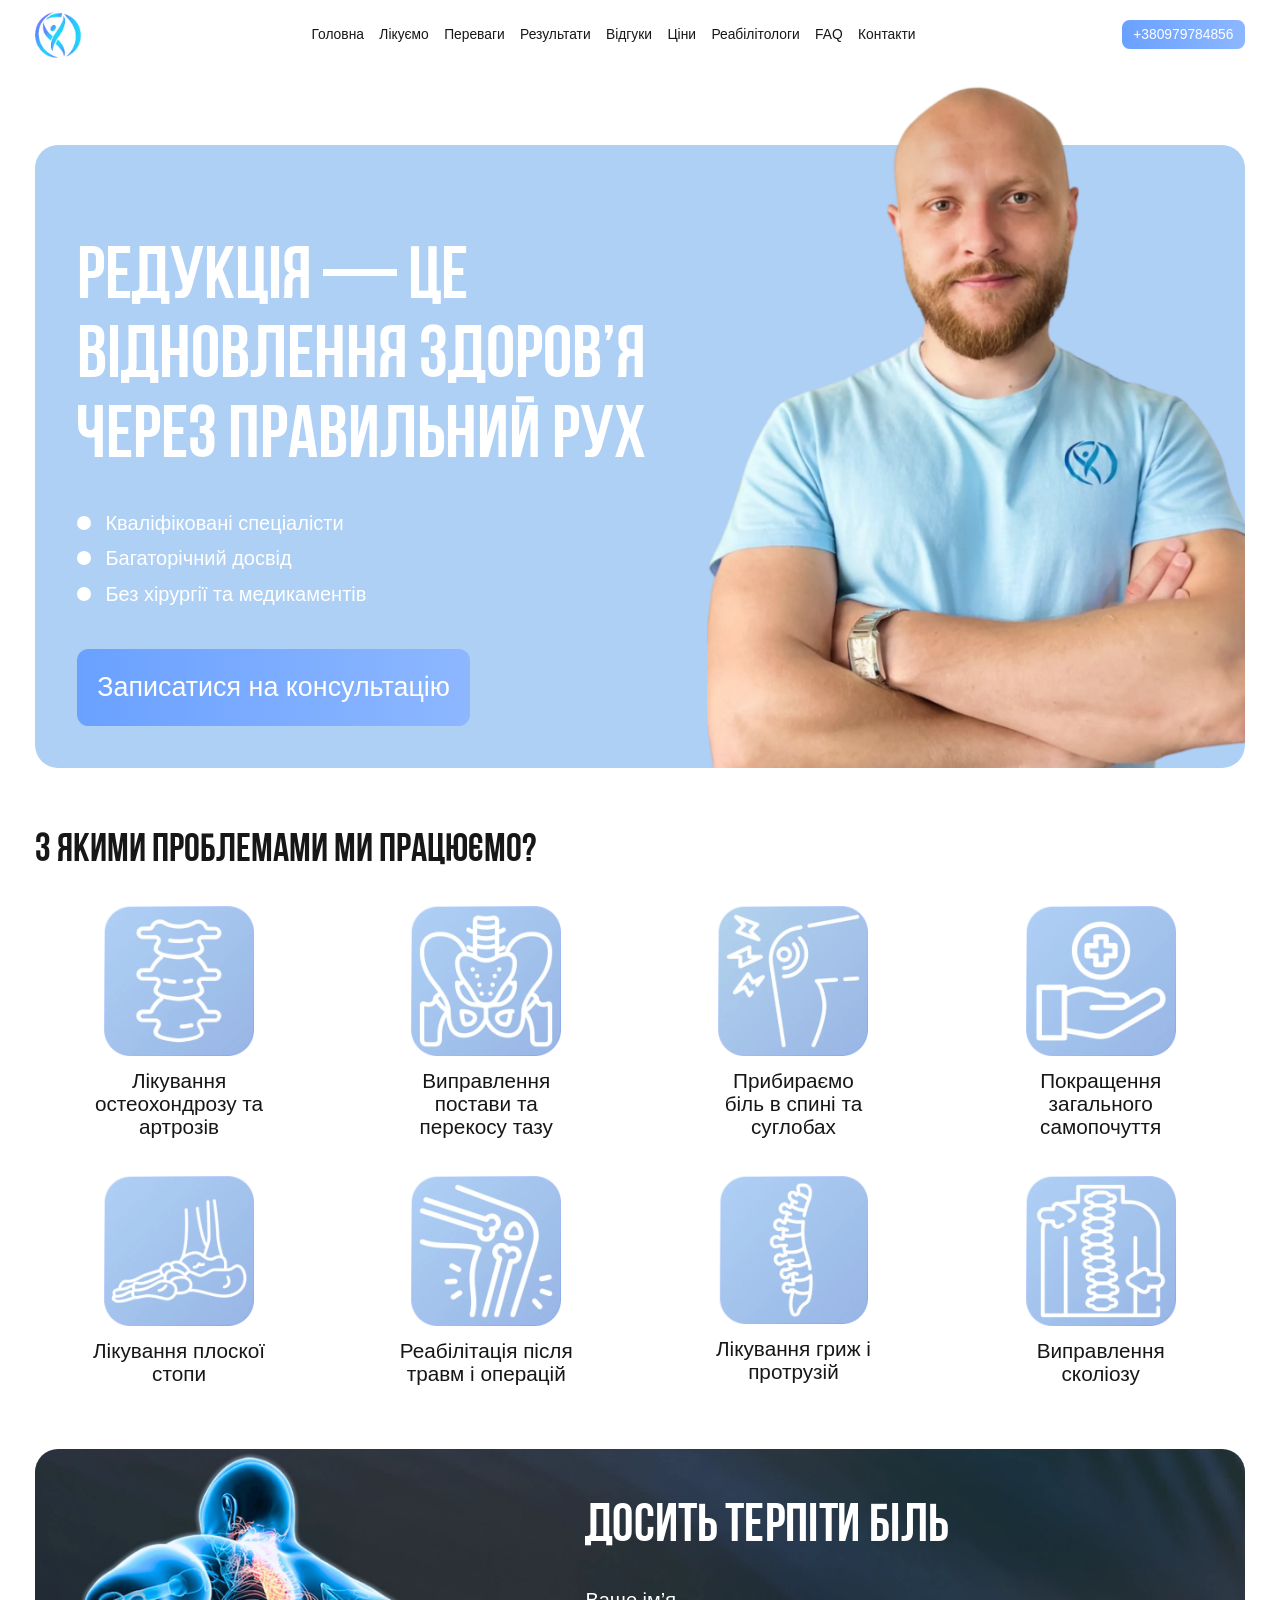
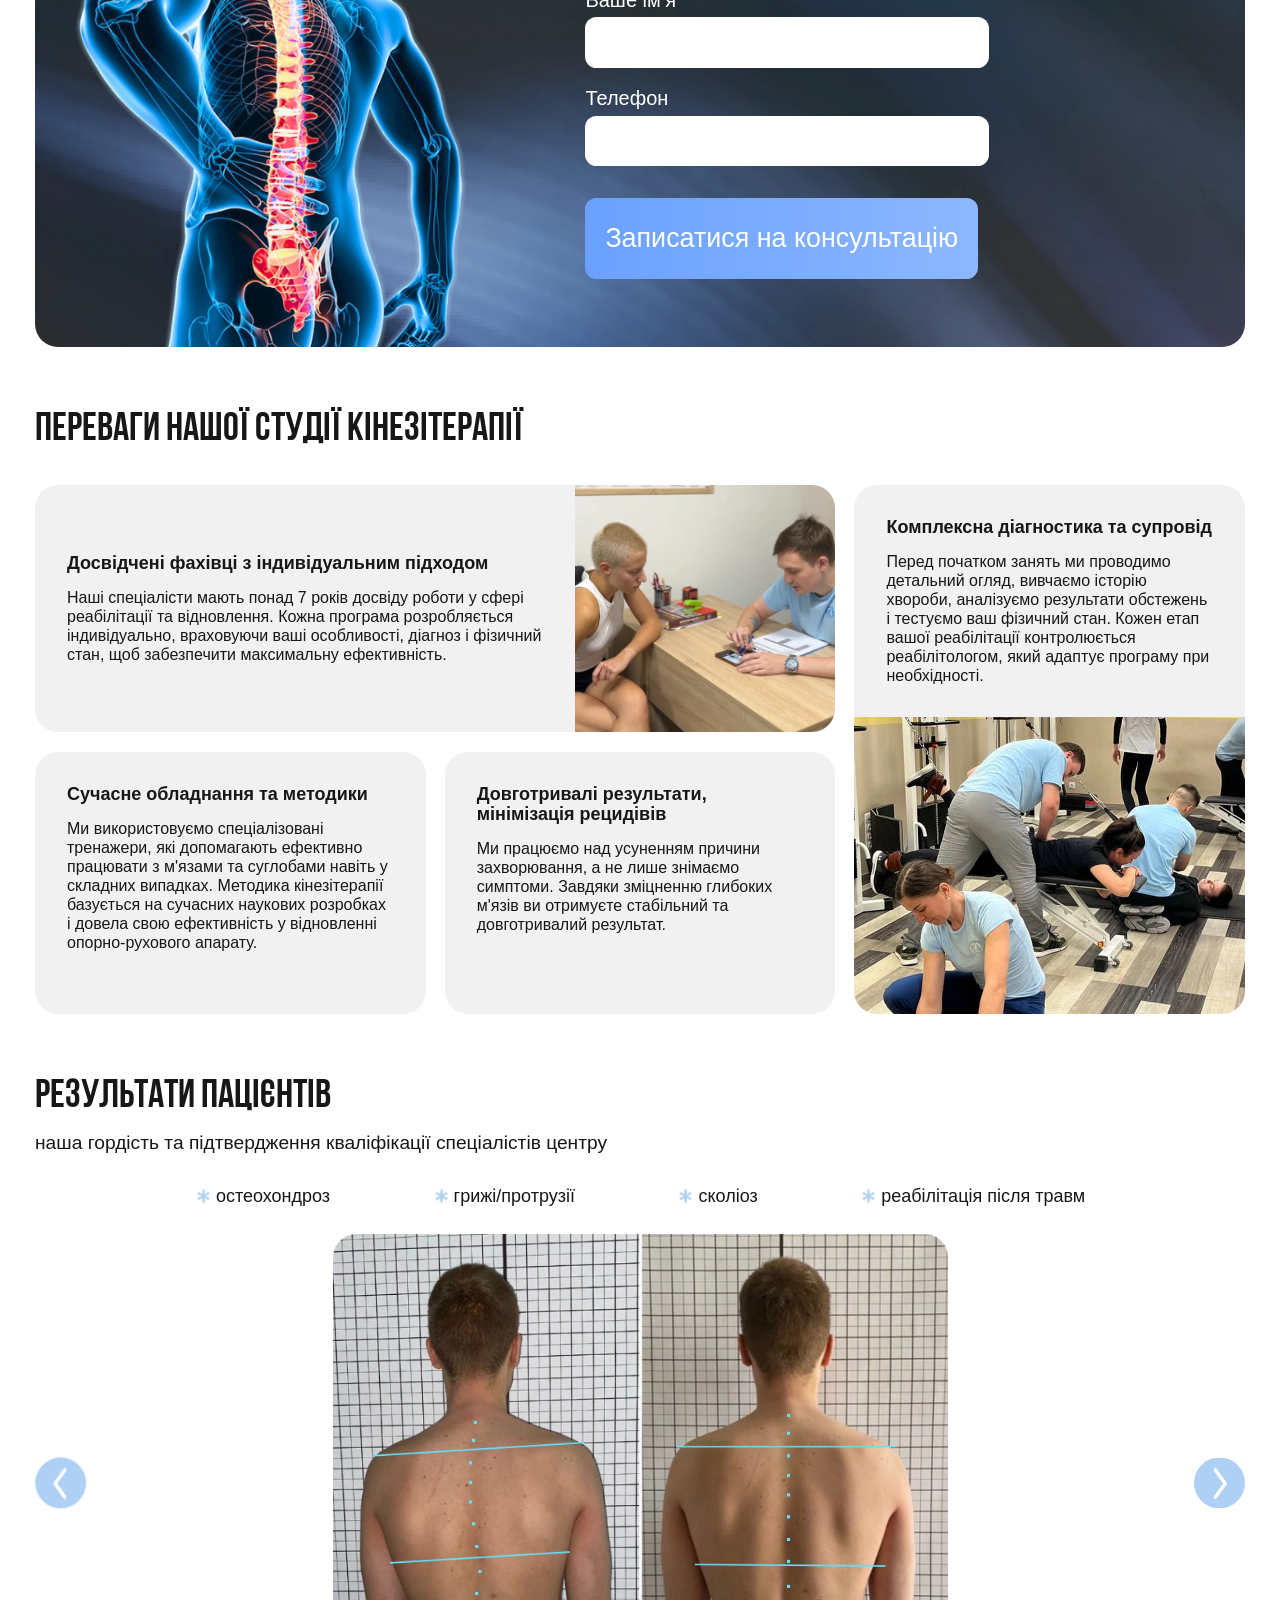
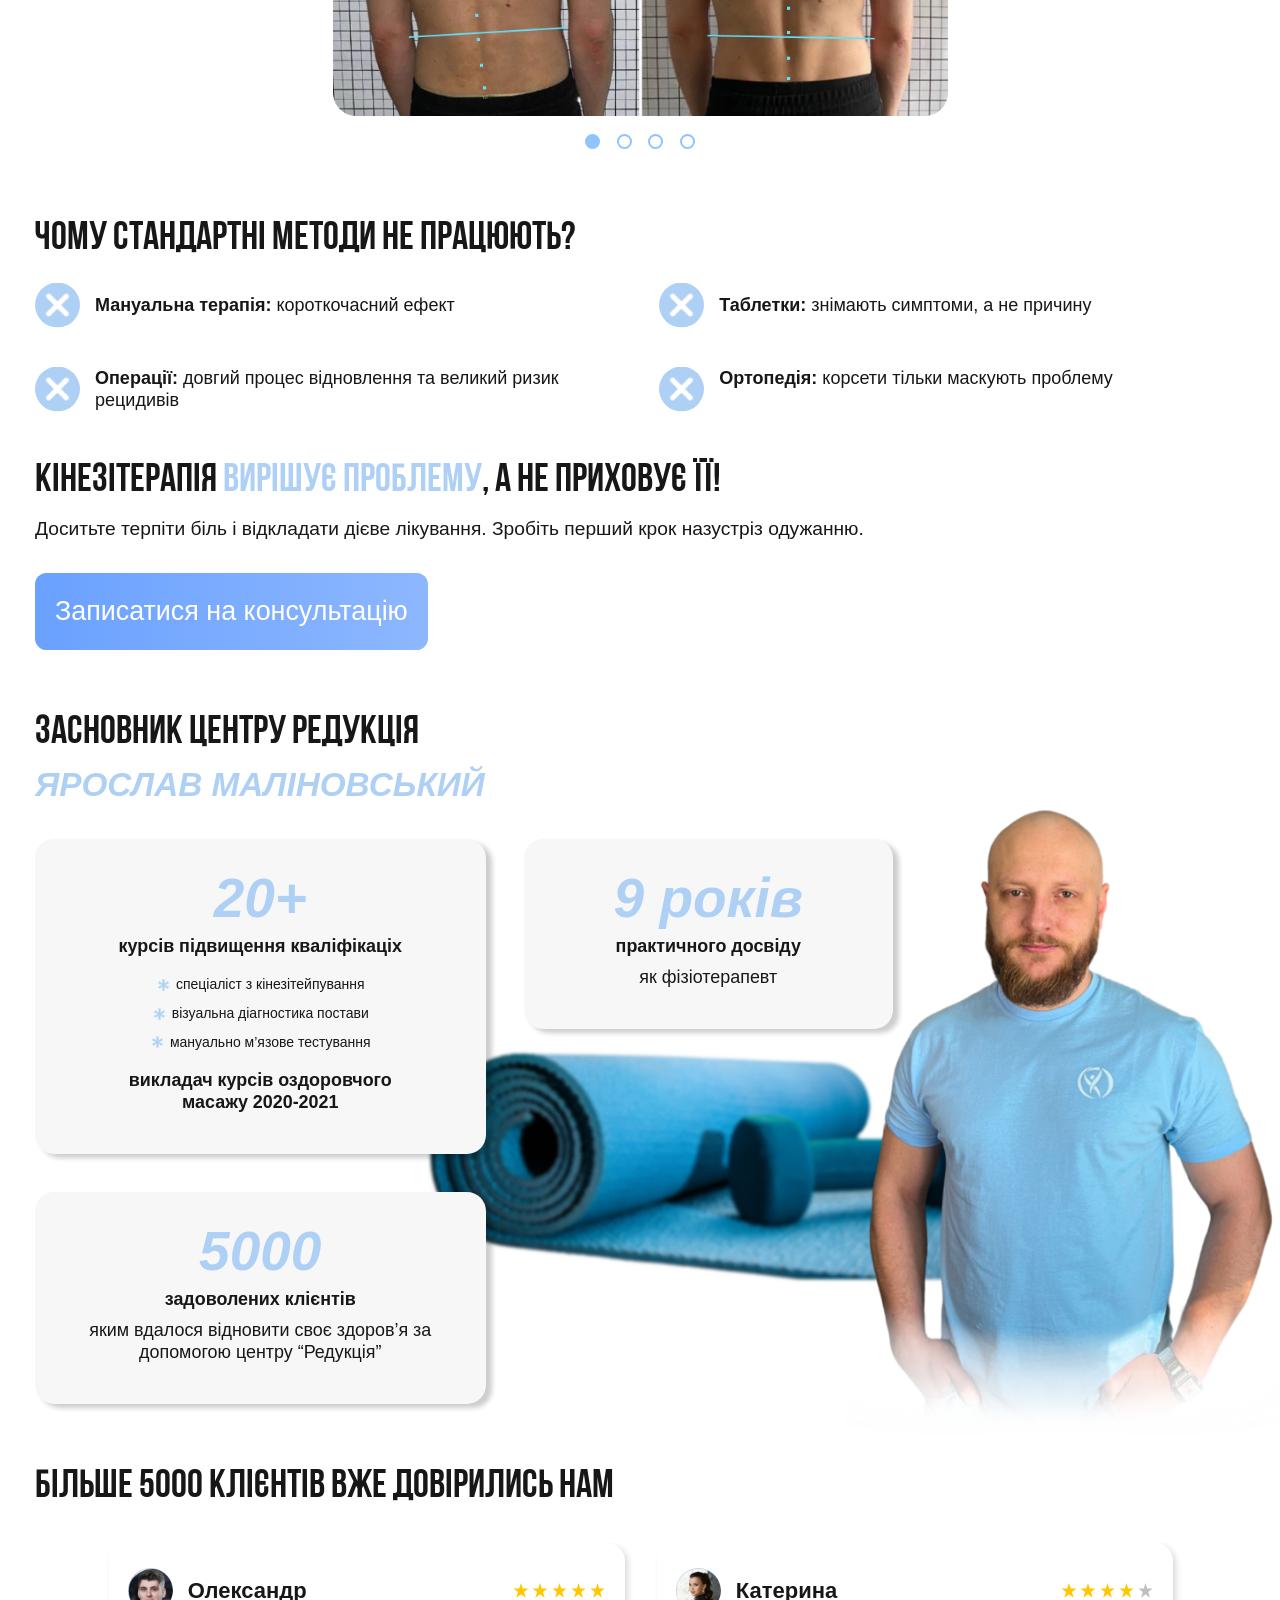
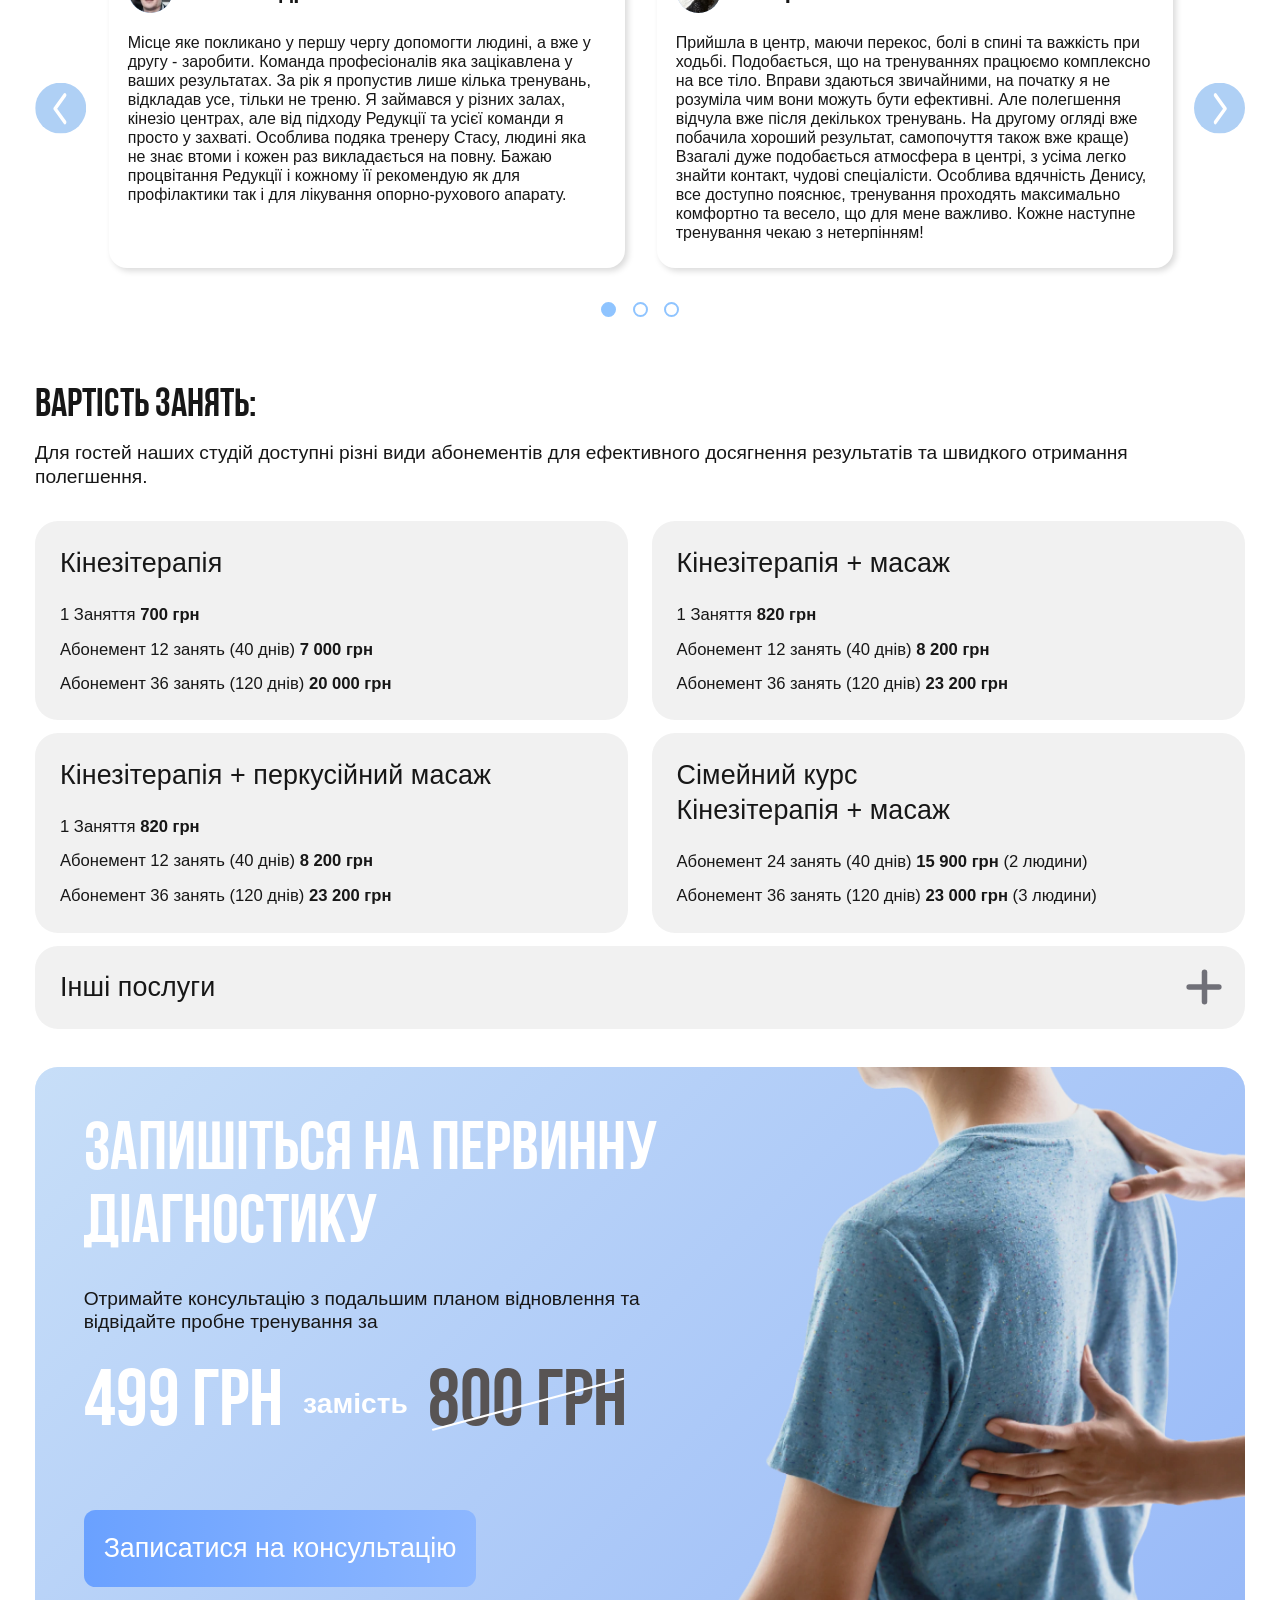
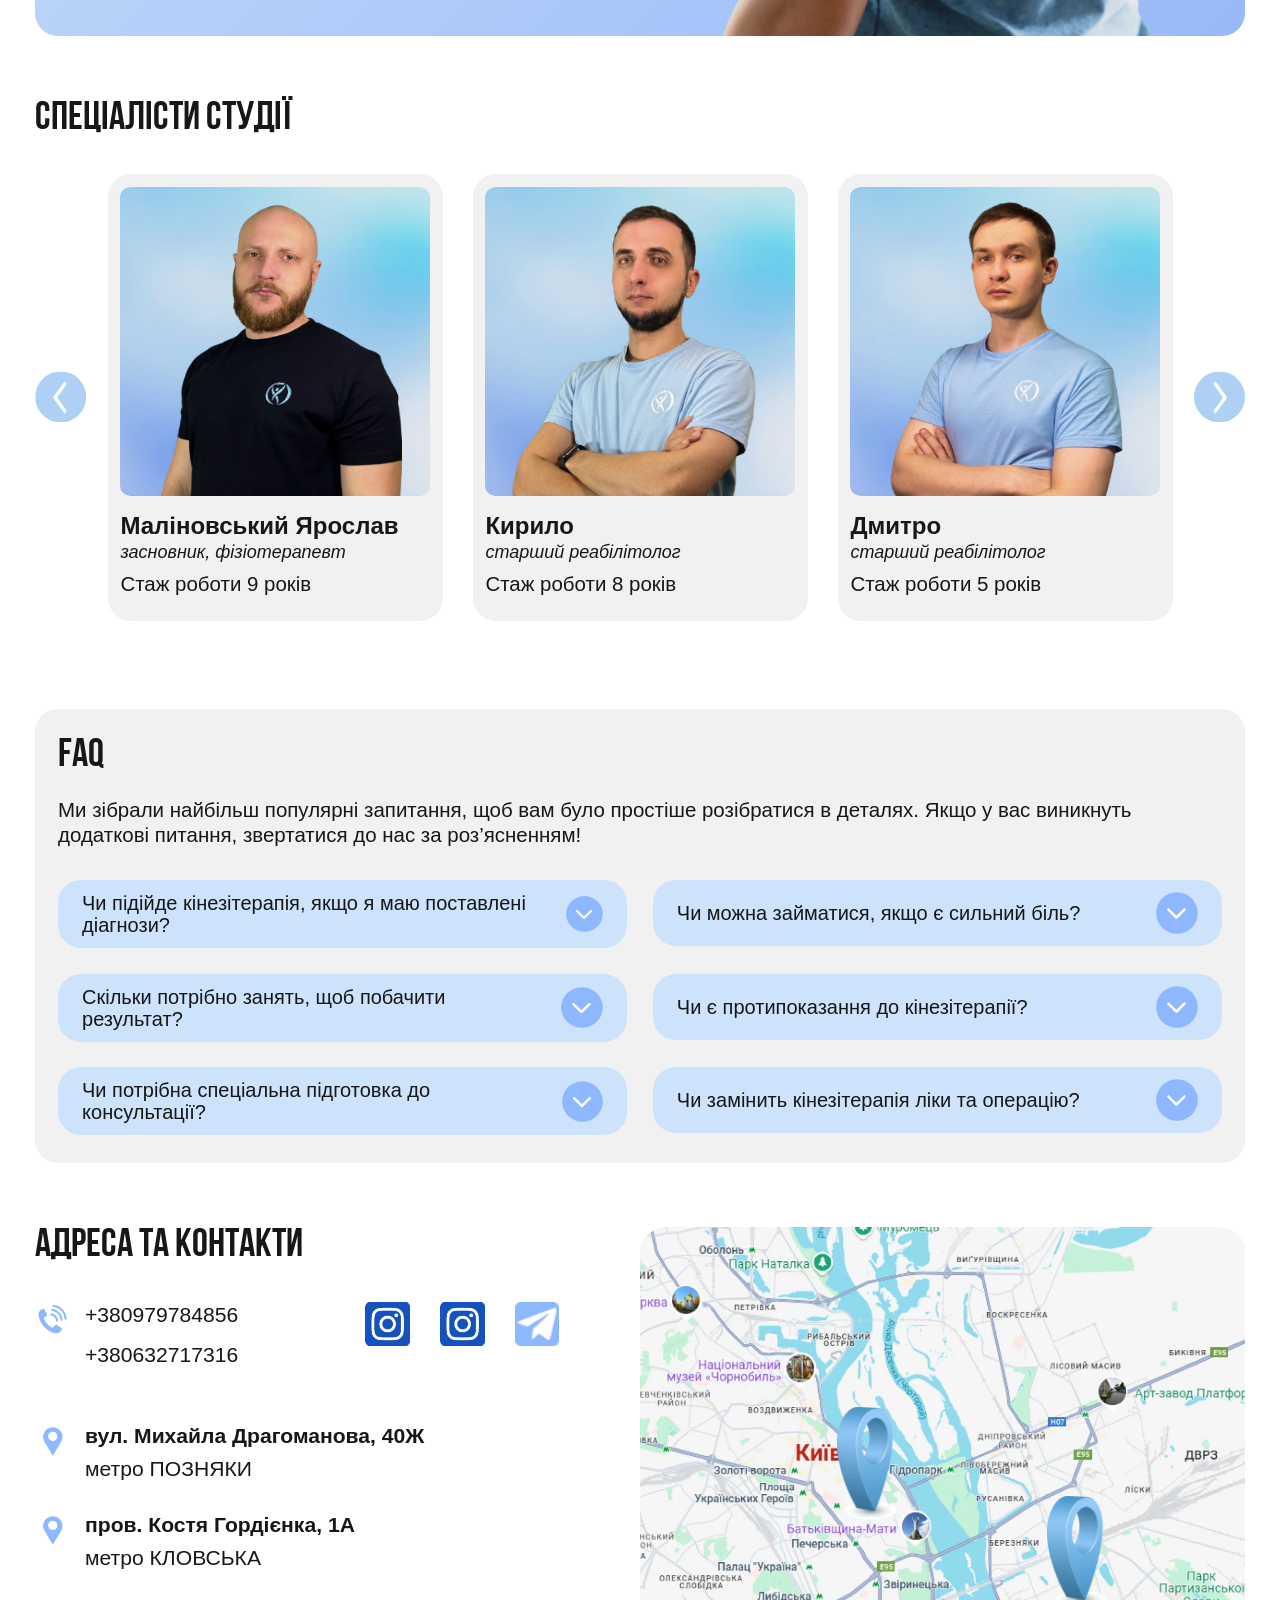
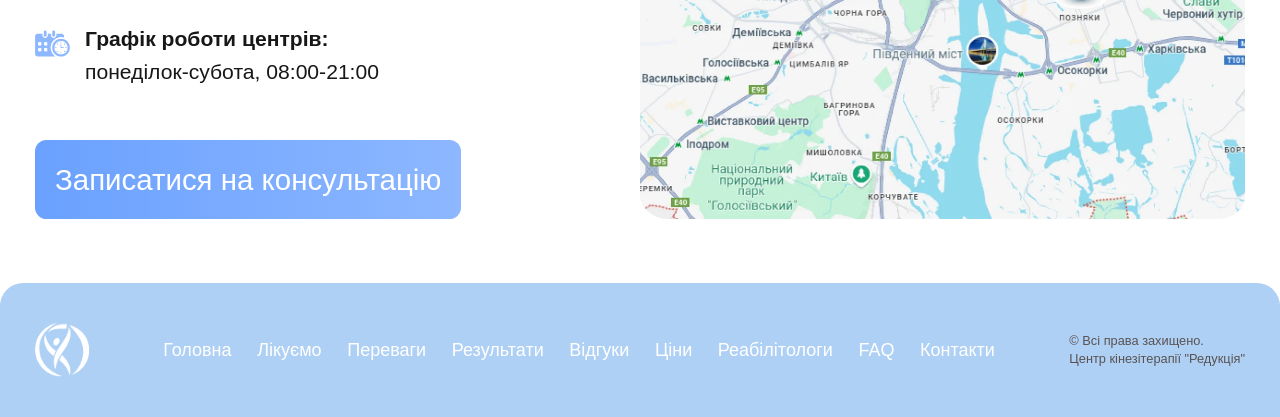
==== commit 57a78413: "Change icons" ====
--- a/index.html
+++ b/index.html
@@ -555,8 +555,8 @@
             </div>
             <a href="#make-an-appointment" class="accent-btn">Записатися на консультацію</a>
             <div>
-              <a href="https://www.instagram.com/reductio_kinezio/" target="_blank"><img src="./images/instagram-icon.png" alt="Instagram"></a>
-              <a href="https://www.facebook.com/reductio.kinezio" target="_blank"><img src="./images/facebook-icon.png" alt="Facebook"></a>
+              <a href="https://www.instagram.com/reductio_kinezio/" target="_blank"><img src="./images/test.webp" alt="Instagram"></a>
+              <a href="https://www.facebook.com/reductio.kinezio" target="_blank"><img src="./images/test-1.png" alt="Facebook"></a>
               <a href="https://t.me/380979784856" target="_blank"><img src="./images/telegram-icon.png" alt="Telegram"></a>
             </div>
           </div>
--- a/styles/main.css
+++ b/styles/main.css
@@ -891,8 +891,6 @@
 }
 .sec9__first-text {
   display: flex;
-  align-items: center;
-  -webkit-align-items: center;
   gap: clamp(12px, 1.6vw, 26px);
 }
 .sec9__first-text p {
@@ -905,6 +903,10 @@
 .sec9__first-text p:nth-child(2) {
   font-size: clamp(12px, 2.2vw, 30px);
   font-weight: 700;
+  position: relative;
+  top: 50%;
+  transform: translateY(-55%);
+  height: max-content;
 }
 .sec9__first-text p:nth-child(3) {
   font-family: 'Bebas Neue Cyrillic', 'sans-serif';
@@ -1199,7 +1201,7 @@
 
 /*#region afterContactForm*/
 .send-contact-form {
-  padding: clamp(40px, 4vw, 90px) 0 clamp(45px, 4vw, 95px);
+  padding: clamp(40px, 4vw, 90px) 0 clamp(65px, 4vw, 95px);
   height: 100vh;
   background-image: url(../images/send-bg.png);
   background-repeat: no-repeat;
@@ -1230,7 +1232,7 @@
   align-items: center;
   justify-content: center;
   gap: 6vw;
-  margin-bottom: clamp(35px, 2.5vw, 65px);
+  margin-bottom: clamp(25px, 2.5vw, 65px);
 }
 .send-contact-form .social a {
   width: clamp(25px, 3vw, 55px);
@@ -1579,7 +1581,7 @@
   .sec1__text ul li {
     font-size: max(15px, 3.3vw);
     line-height: max(17px, 3.7vw);
-    width: max(115px, 27vw);
+    width: max(125px, 27vw);
     margin-bottom: 3vw;
     padding-left: max(18px, 4.5vw);
   }
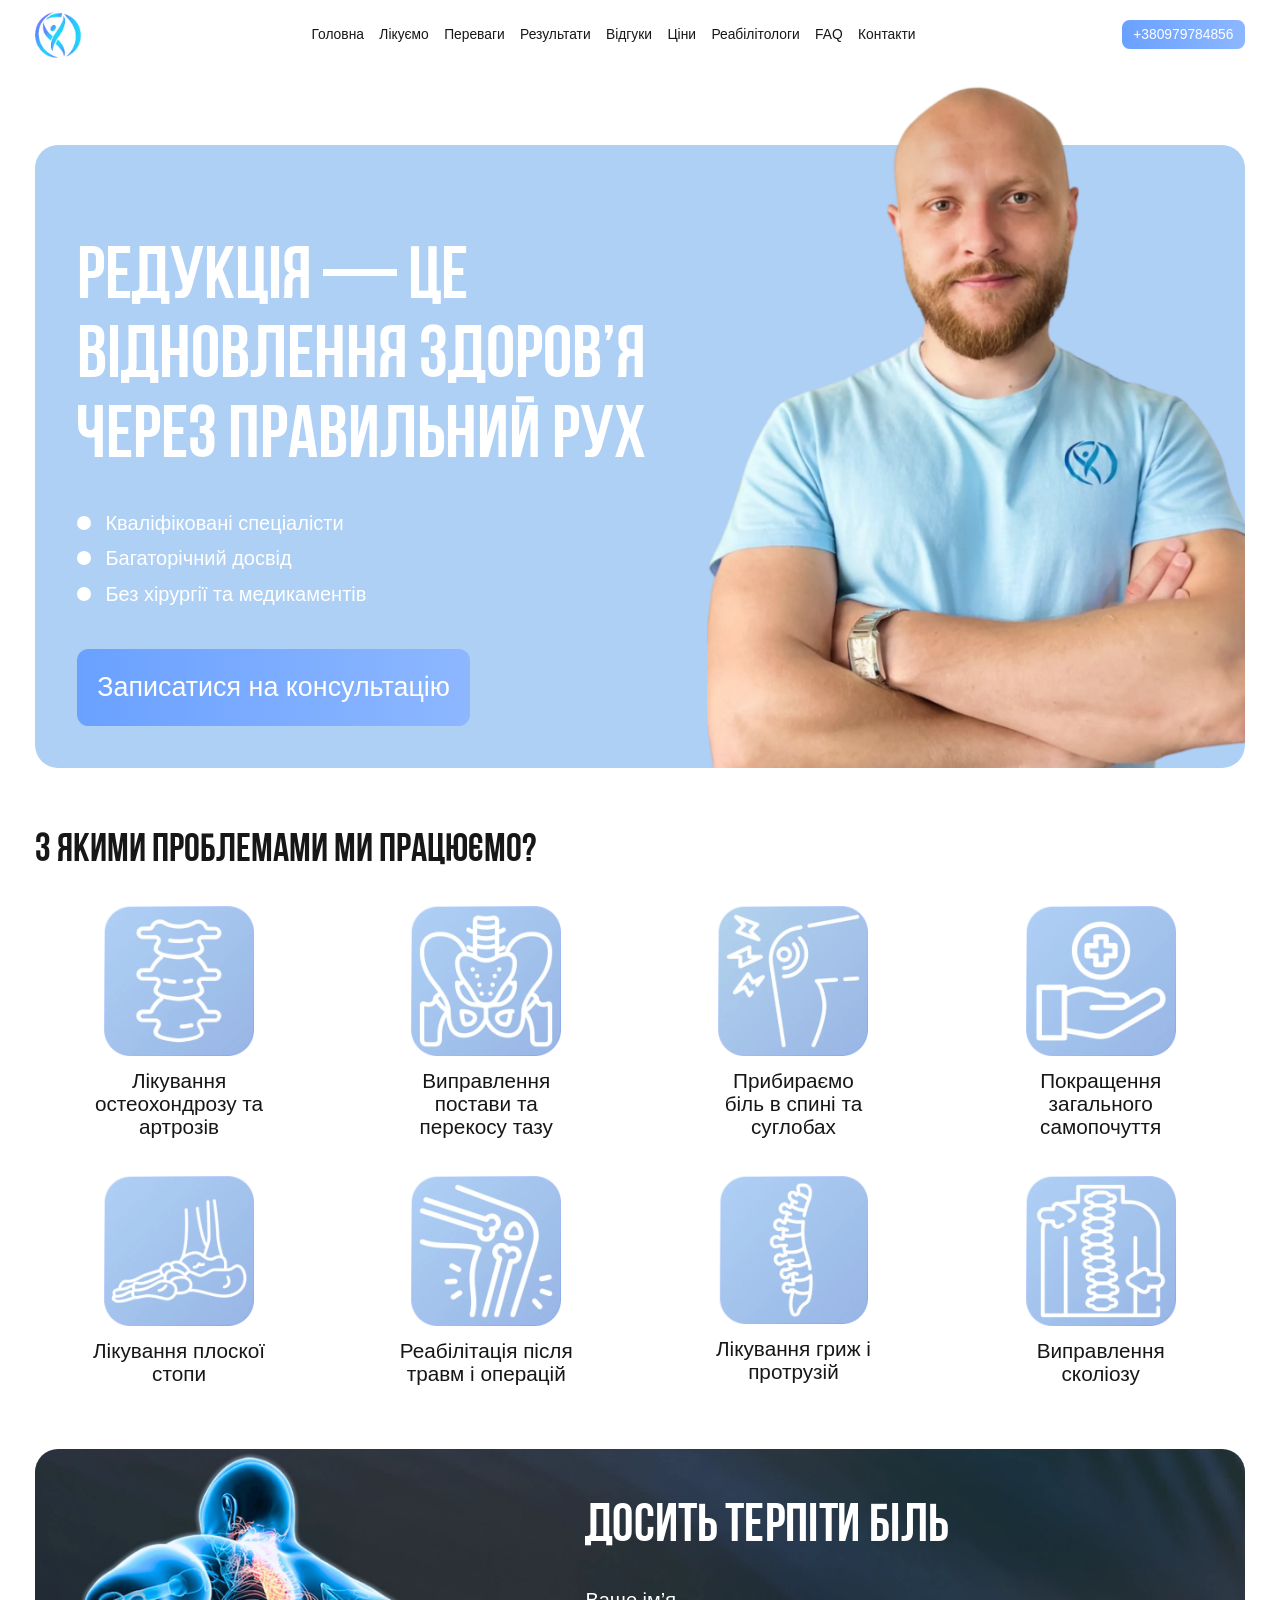
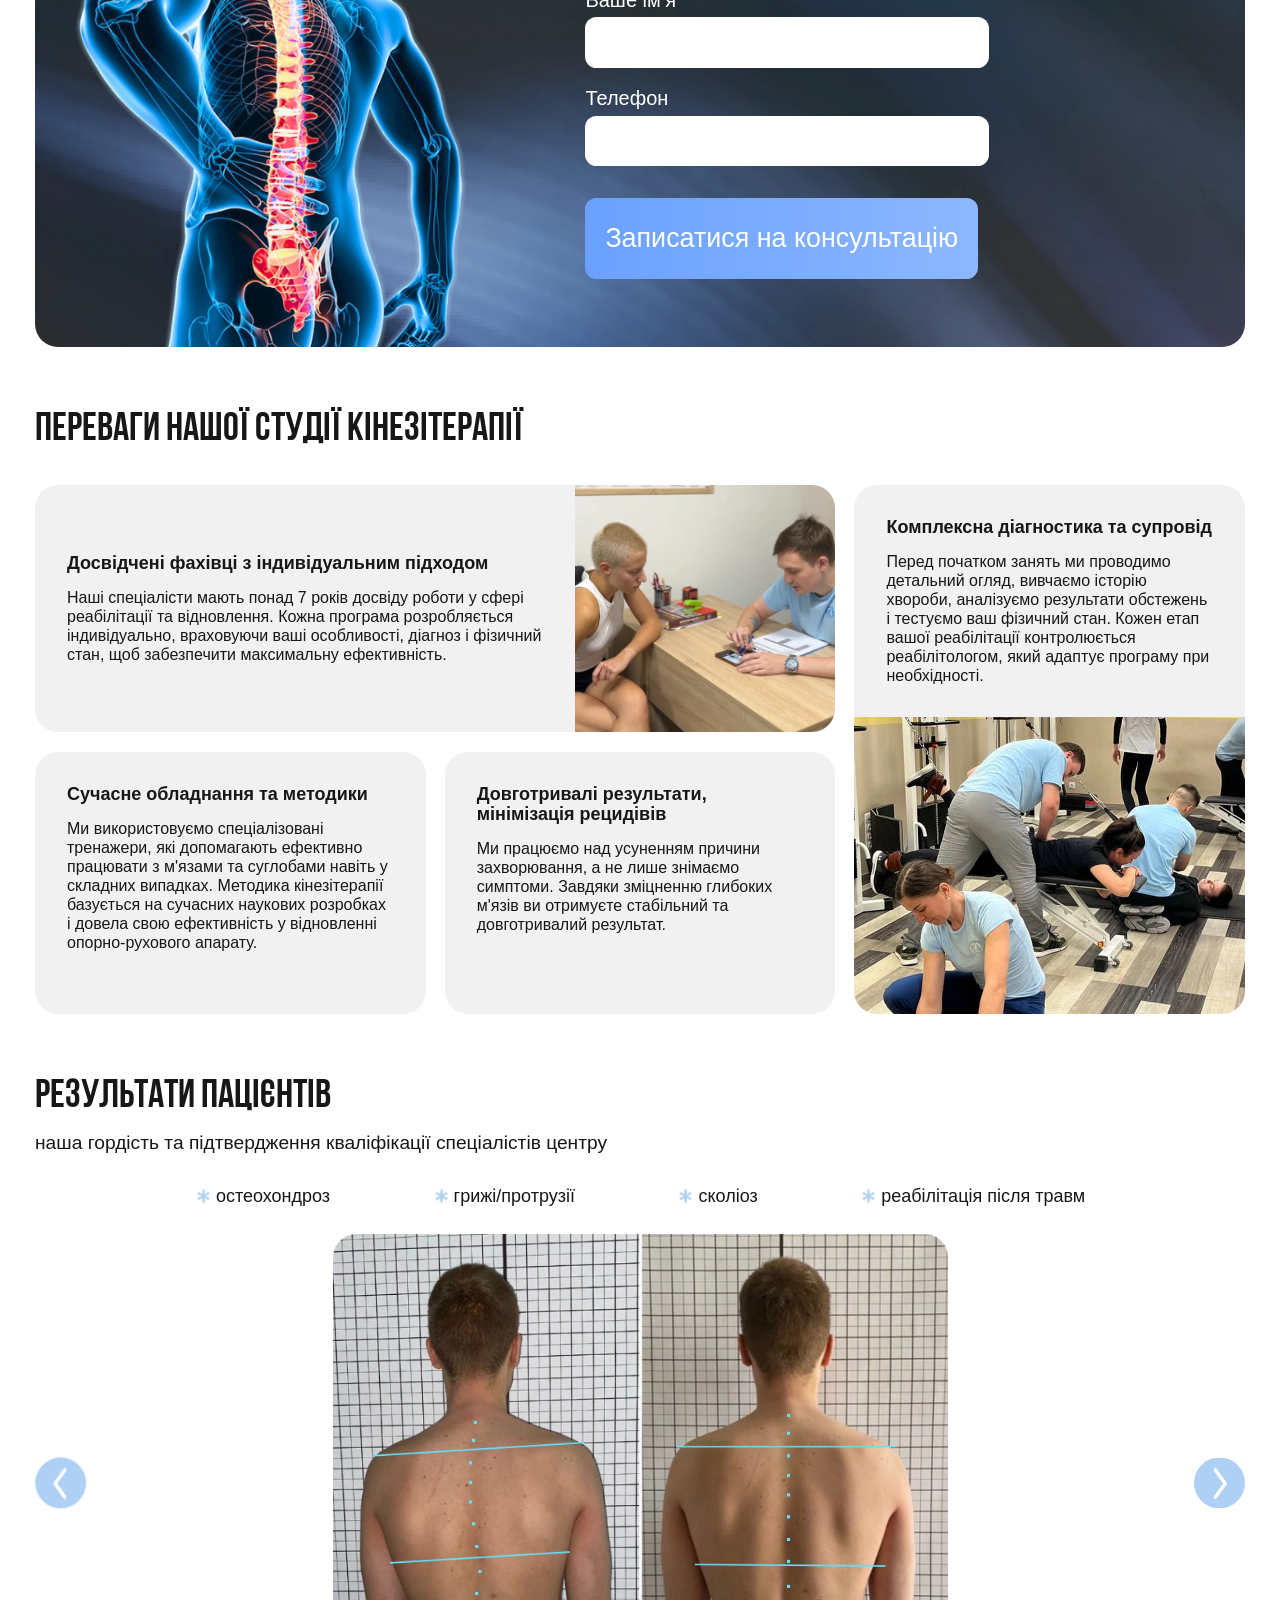
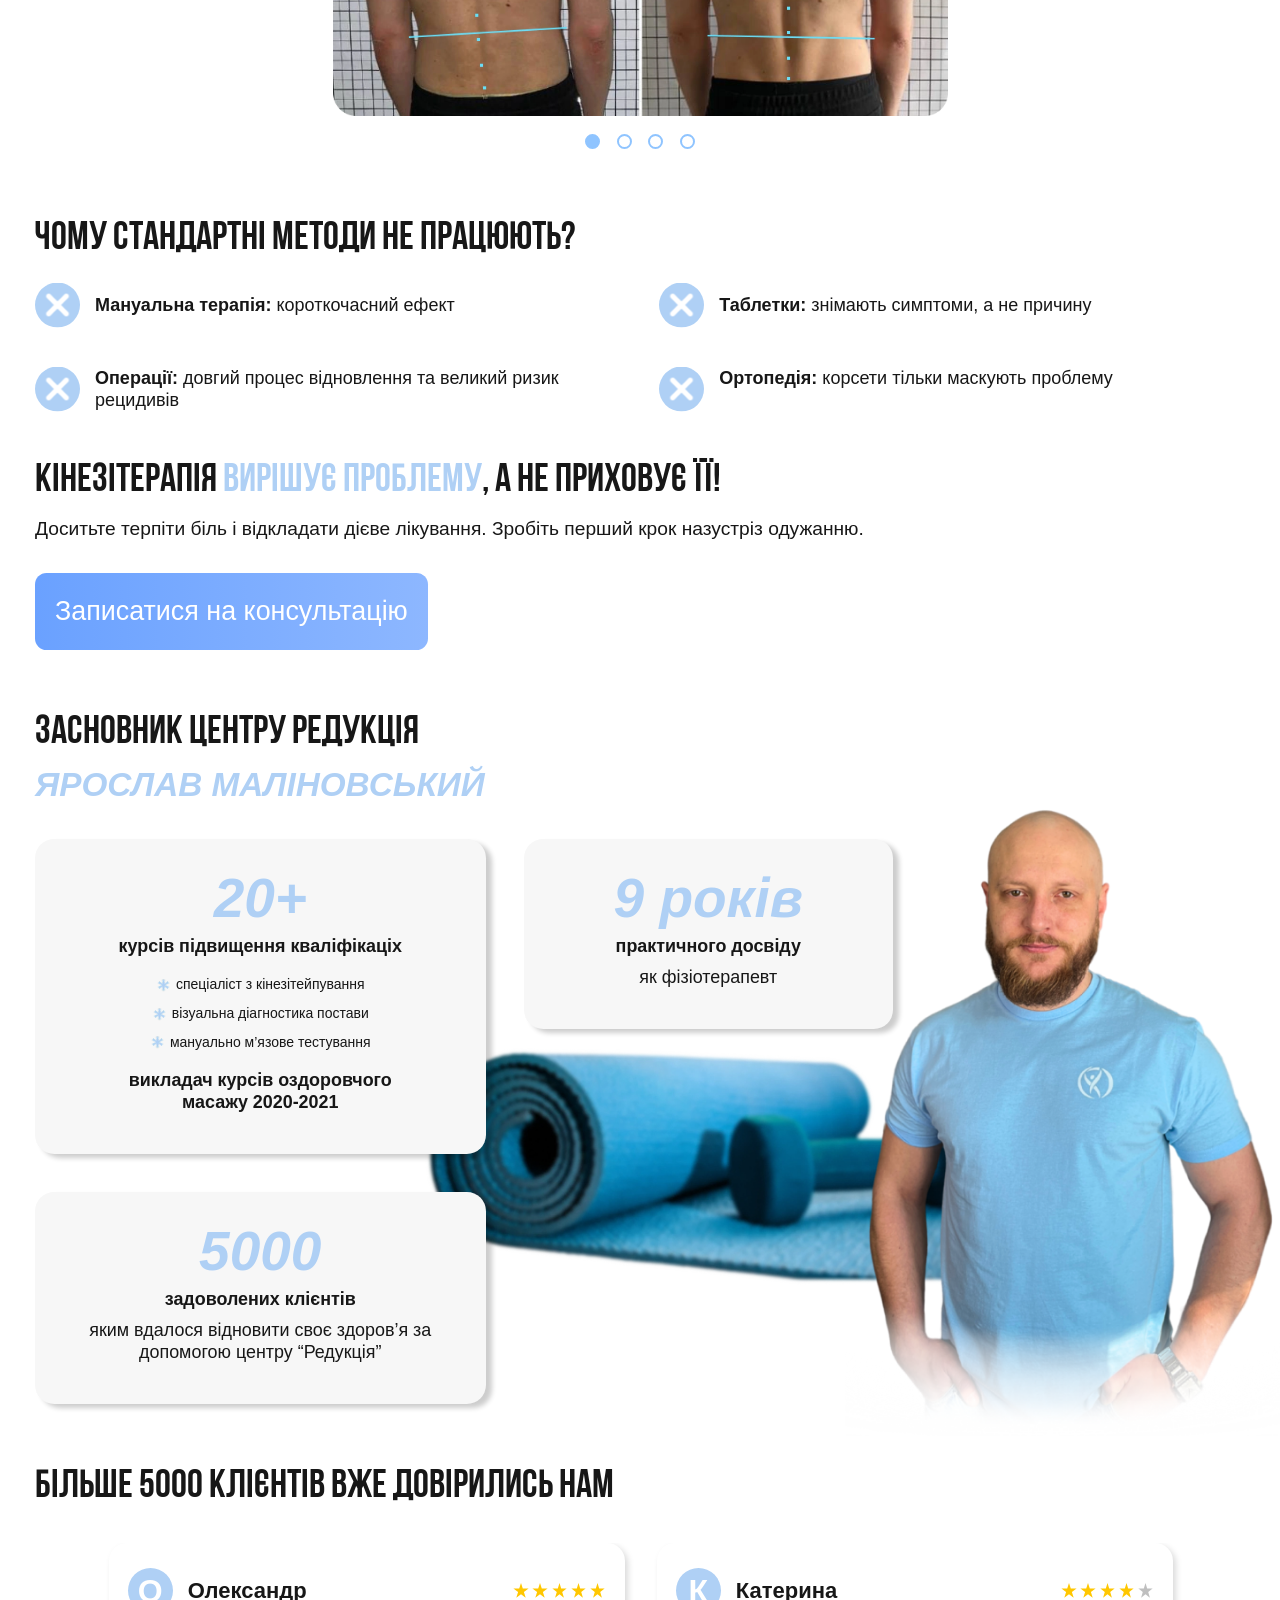
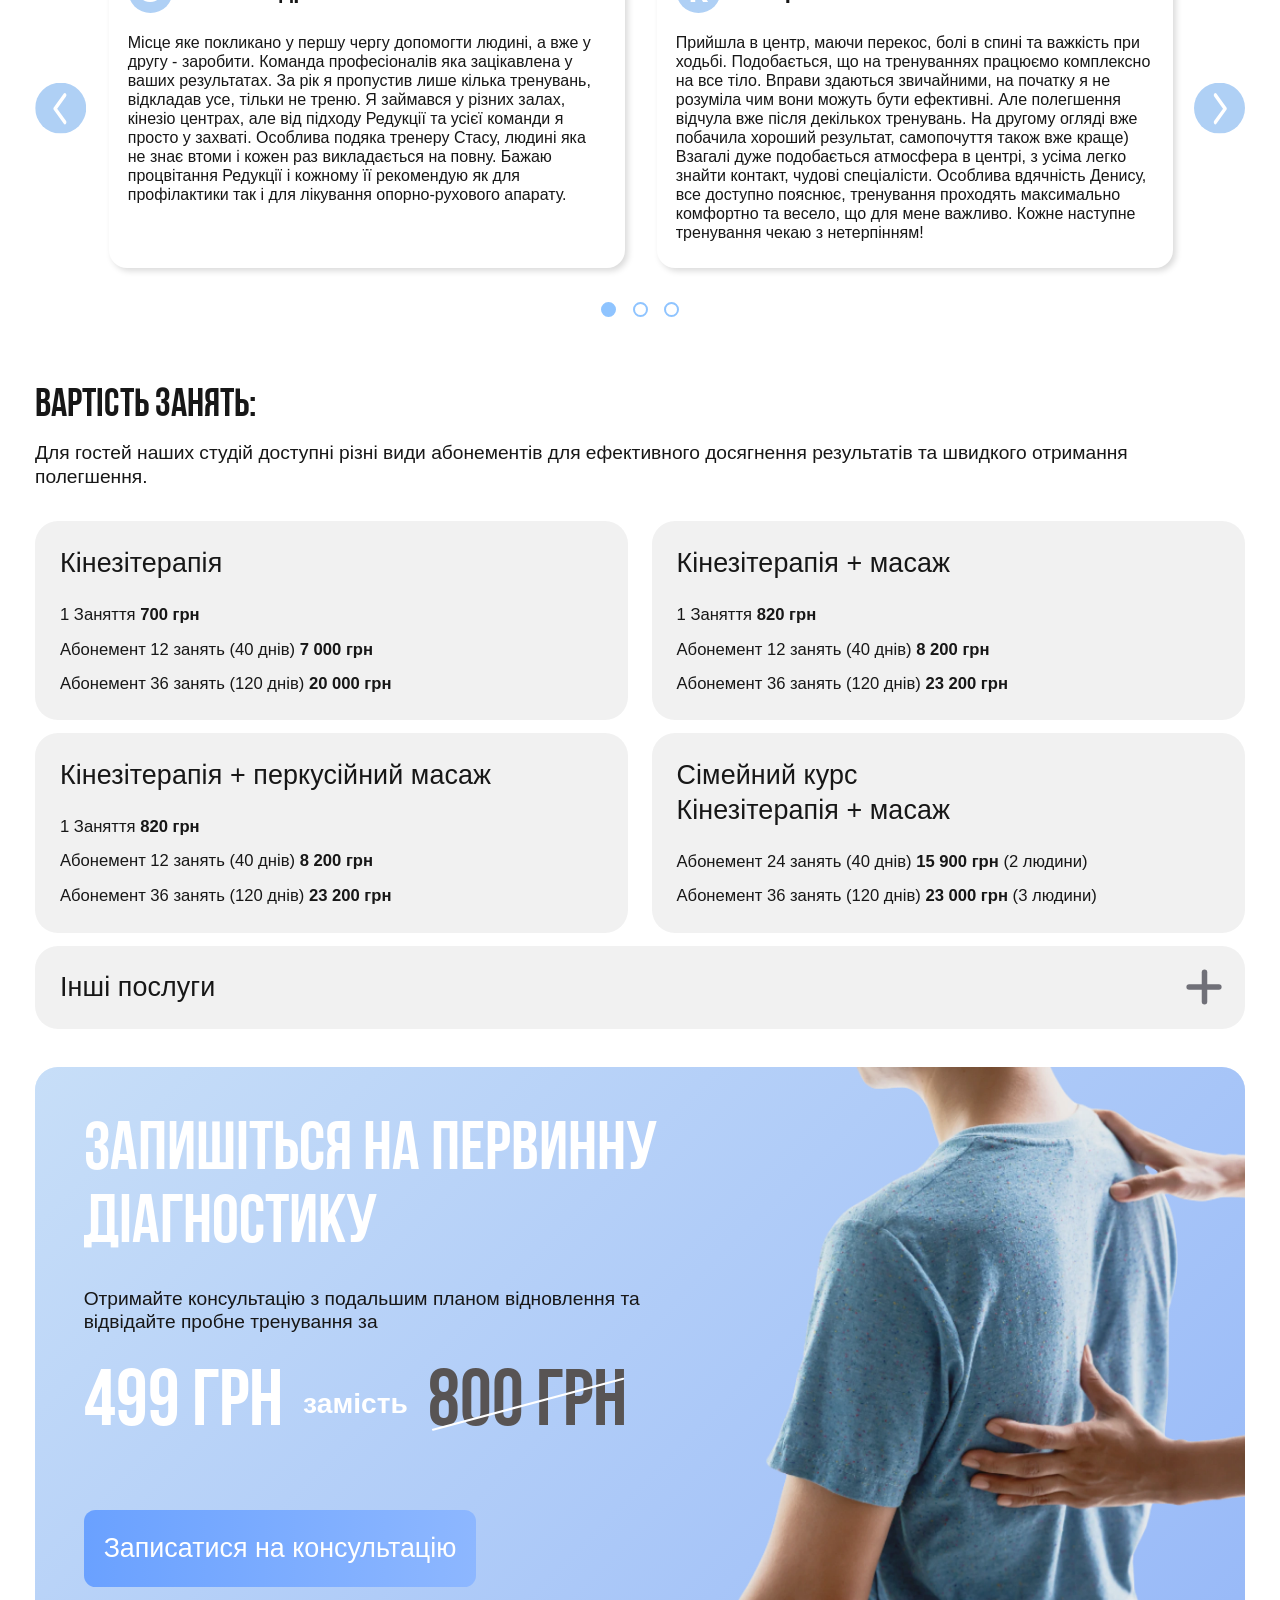
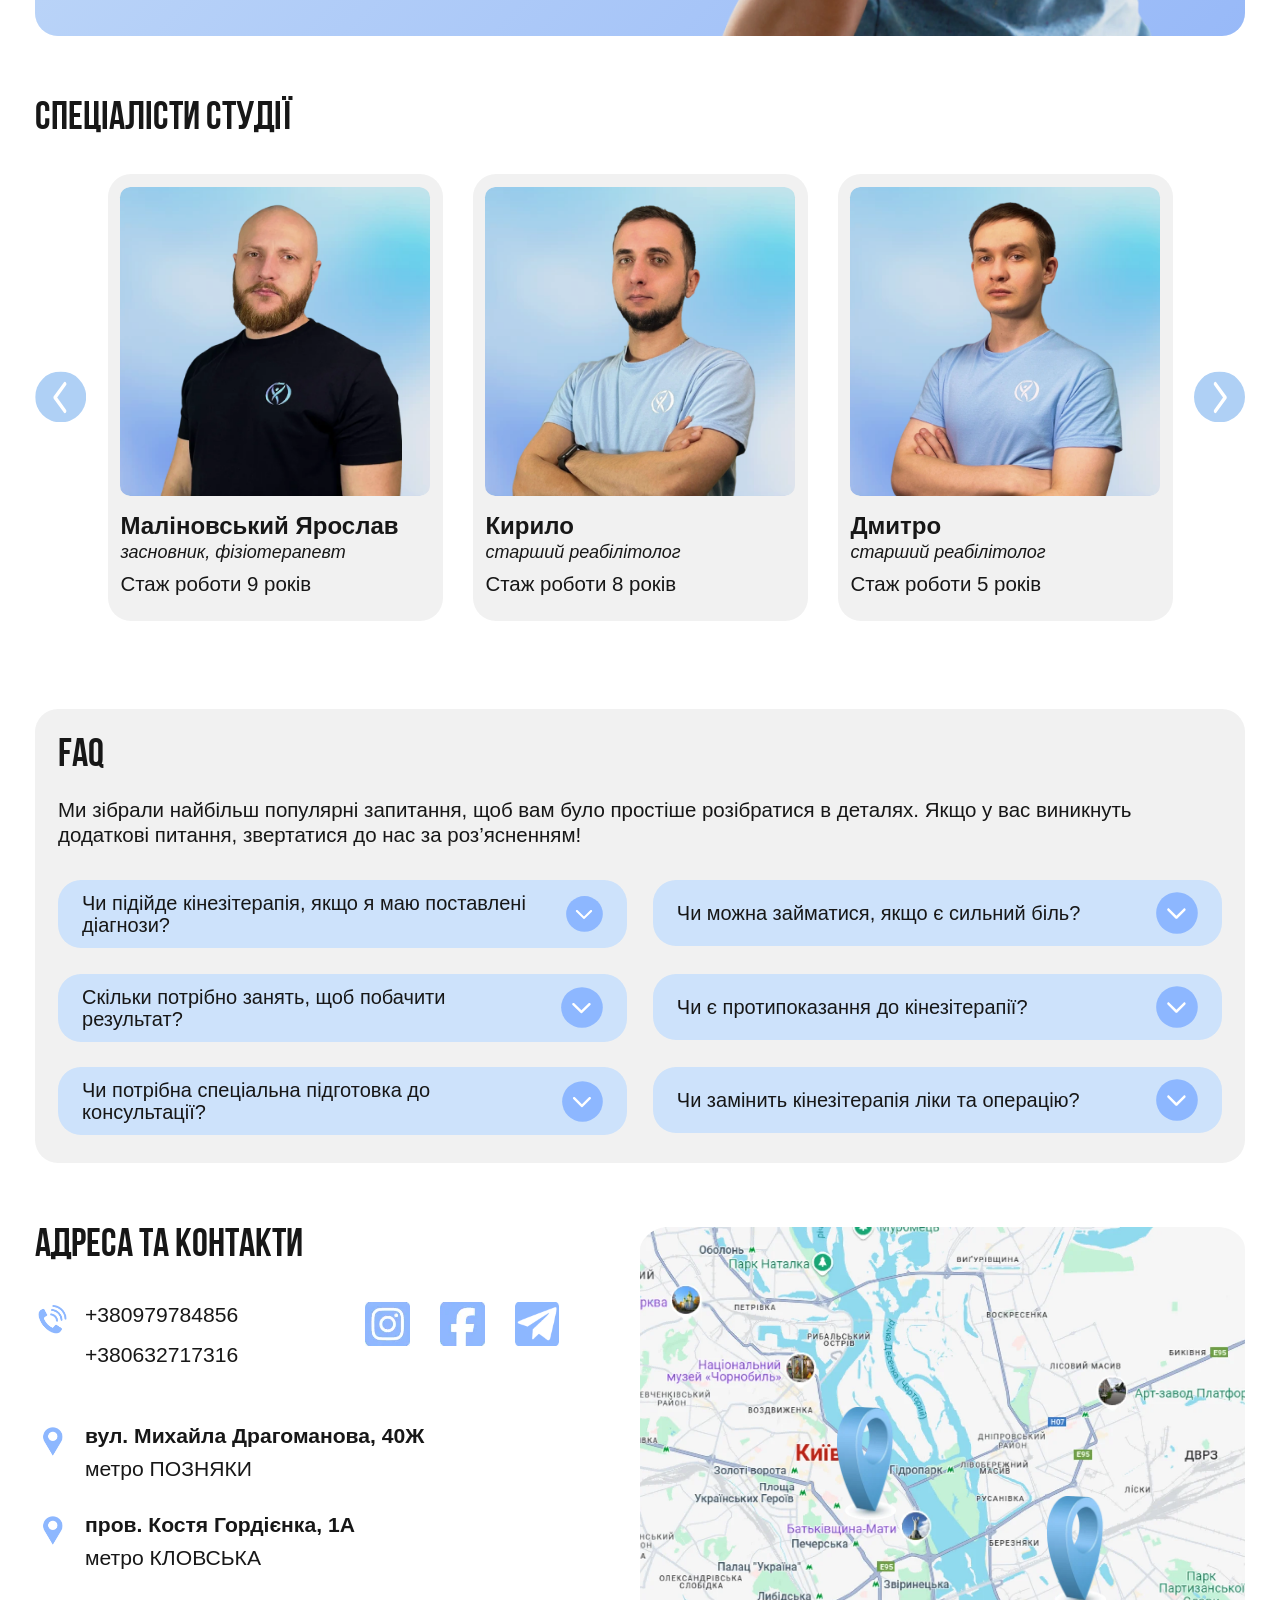
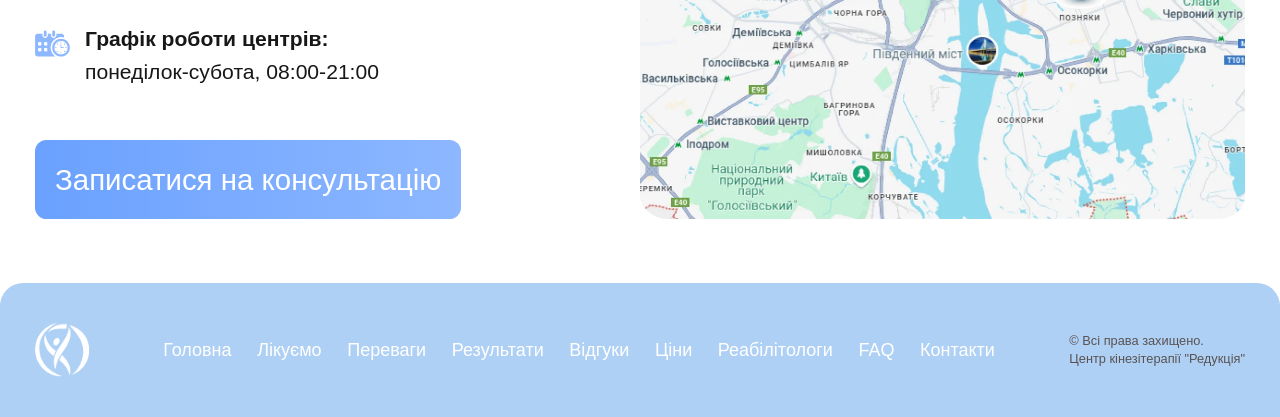
==== commit e3f4de8c: "Change social icons" ====
--- a/index.html
+++ b/index.html
@@ -555,8 +555,8 @@
             </div>
             <a href="#make-an-appointment" class="accent-btn">Записатися на консультацію</a>
             <div>
-              <a href="https://www.instagram.com/reductio_kinezio/" target="_blank"><img src="./images/test.webp" alt="Instagram"></a>
-              <a href="https://www.facebook.com/reductio.kinezio" target="_blank"><img src="./images/test-1.png" alt="Facebook"></a>
+              <a href="https://www.instagram.com/reductio_kinezio/" target="_blank"><img src="./images/instagram-icon.webp" alt="Instagram"></a>
+              <a href="https://www.facebook.com/reductio.kinezio" target="_blank"><img src="./images/facebook-icon.webp" alt="Facebook"></a>
               <a href="https://t.me/380979784856" target="_blank"><img src="./images/telegram-icon.png" alt="Telegram"></a>
             </div>
           </div>
@@ -589,8 +589,8 @@
         </nav>
         <p><span>© Всі права захищено.</span> <span>Центр кінезітерапії "Редукція"</span></p>
         <div>
-          <a href="https://www.instagram.com/reductio_kinezio/" target="_blank"><img src="./images/instagram-icon.png" alt="Instagram"></a>
-          <a href="https://www.facebook.com/reductio.kinezio" target="_blank"><img src="./images/facebook-icon.png" alt="Facebook"></a>
+          <a href="https://www.instagram.com/reductio_kinezio/" target="_blank"><img src="./images/instagram-icon.webp" alt="Instagram"></a>
+          <a href="https://www.facebook.com/reductio.kinezio" target="_blank"><img src="./images/facebook-icon.webp" alt="Facebook"></a>
           <a href="https://t.me/380979784856" target="_blank"><img src="./images/telegram-icon.png" alt="Telegram"></a>
         </div>
       </div>
--- a/styles/main.css
+++ b/styles/main.css
@@ -902,6 +902,7 @@
 }
 .sec9__first-text p:nth-child(2) {
   font-size: clamp(12px, 2.2vw, 30px);
+  line-height: clamp(12px, 2.2vw, 30px);
   font-weight: 700;
   position: relative;
   top: 50%;
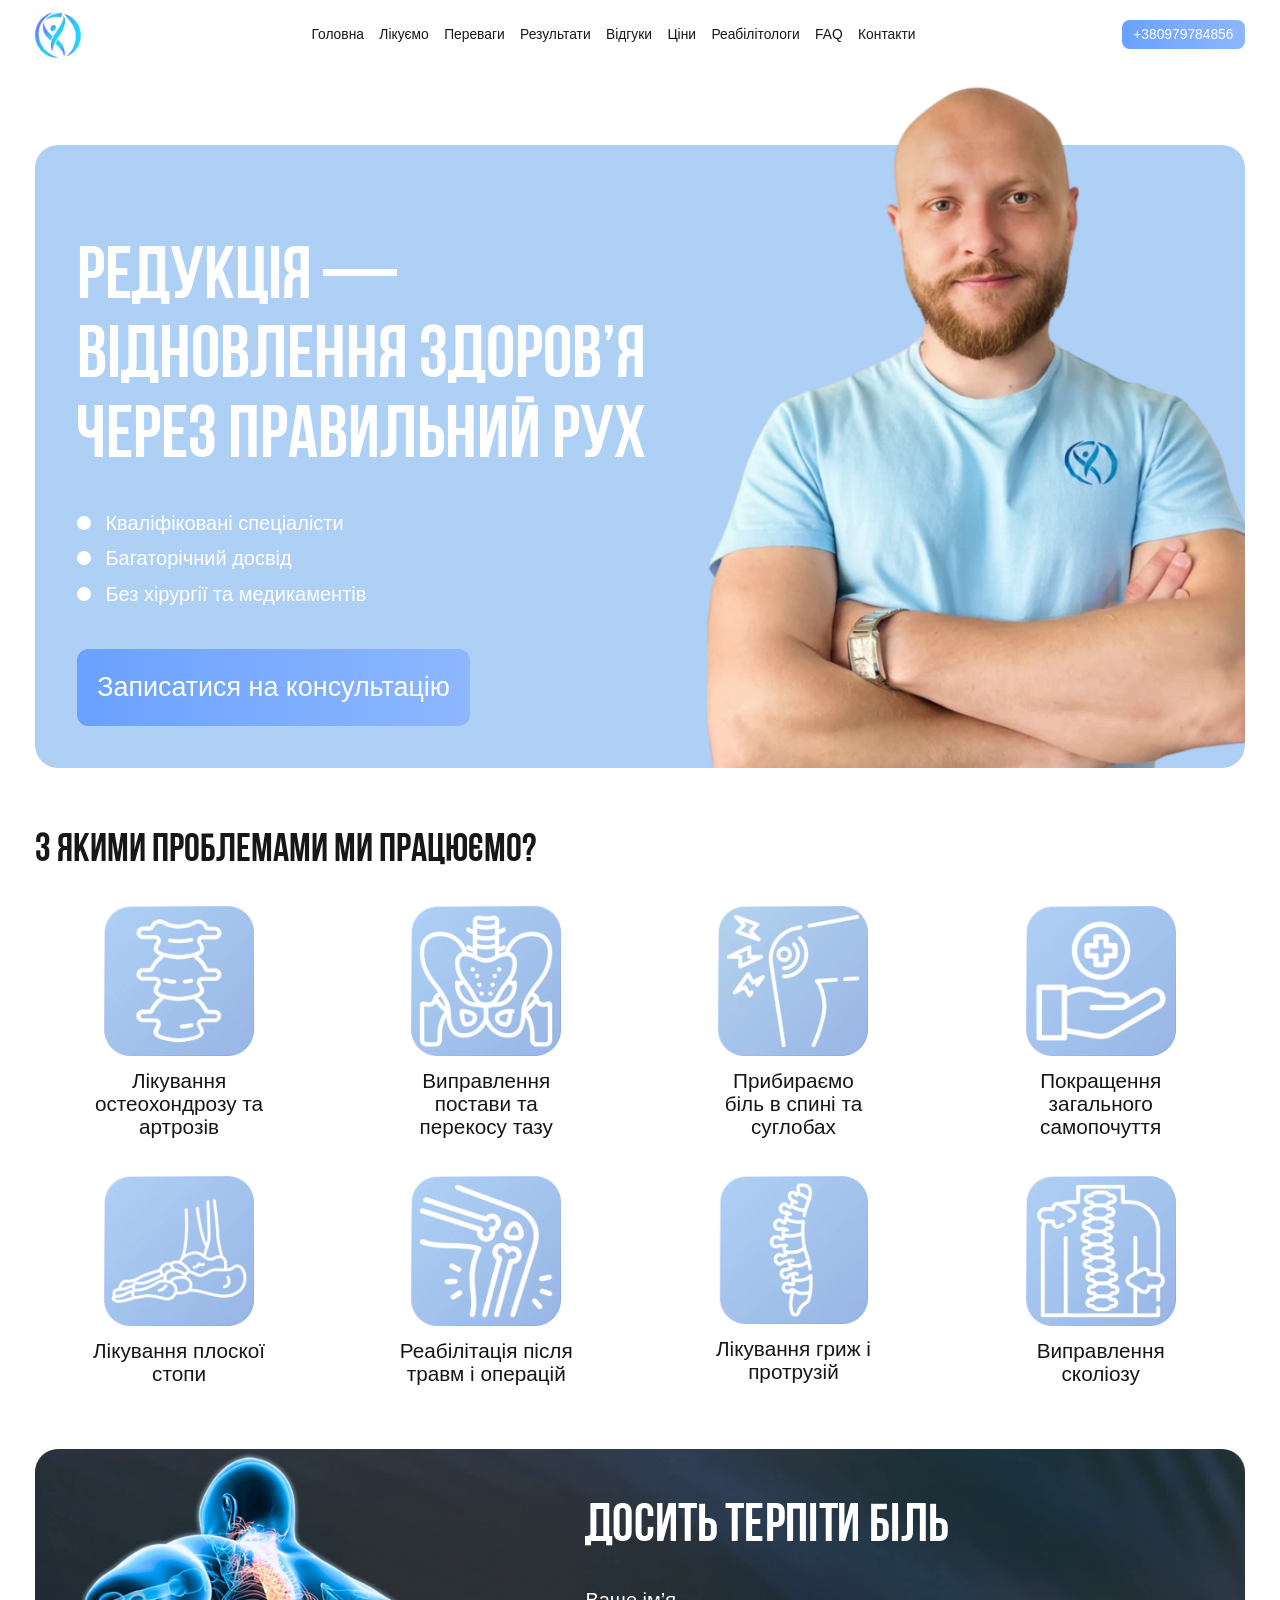
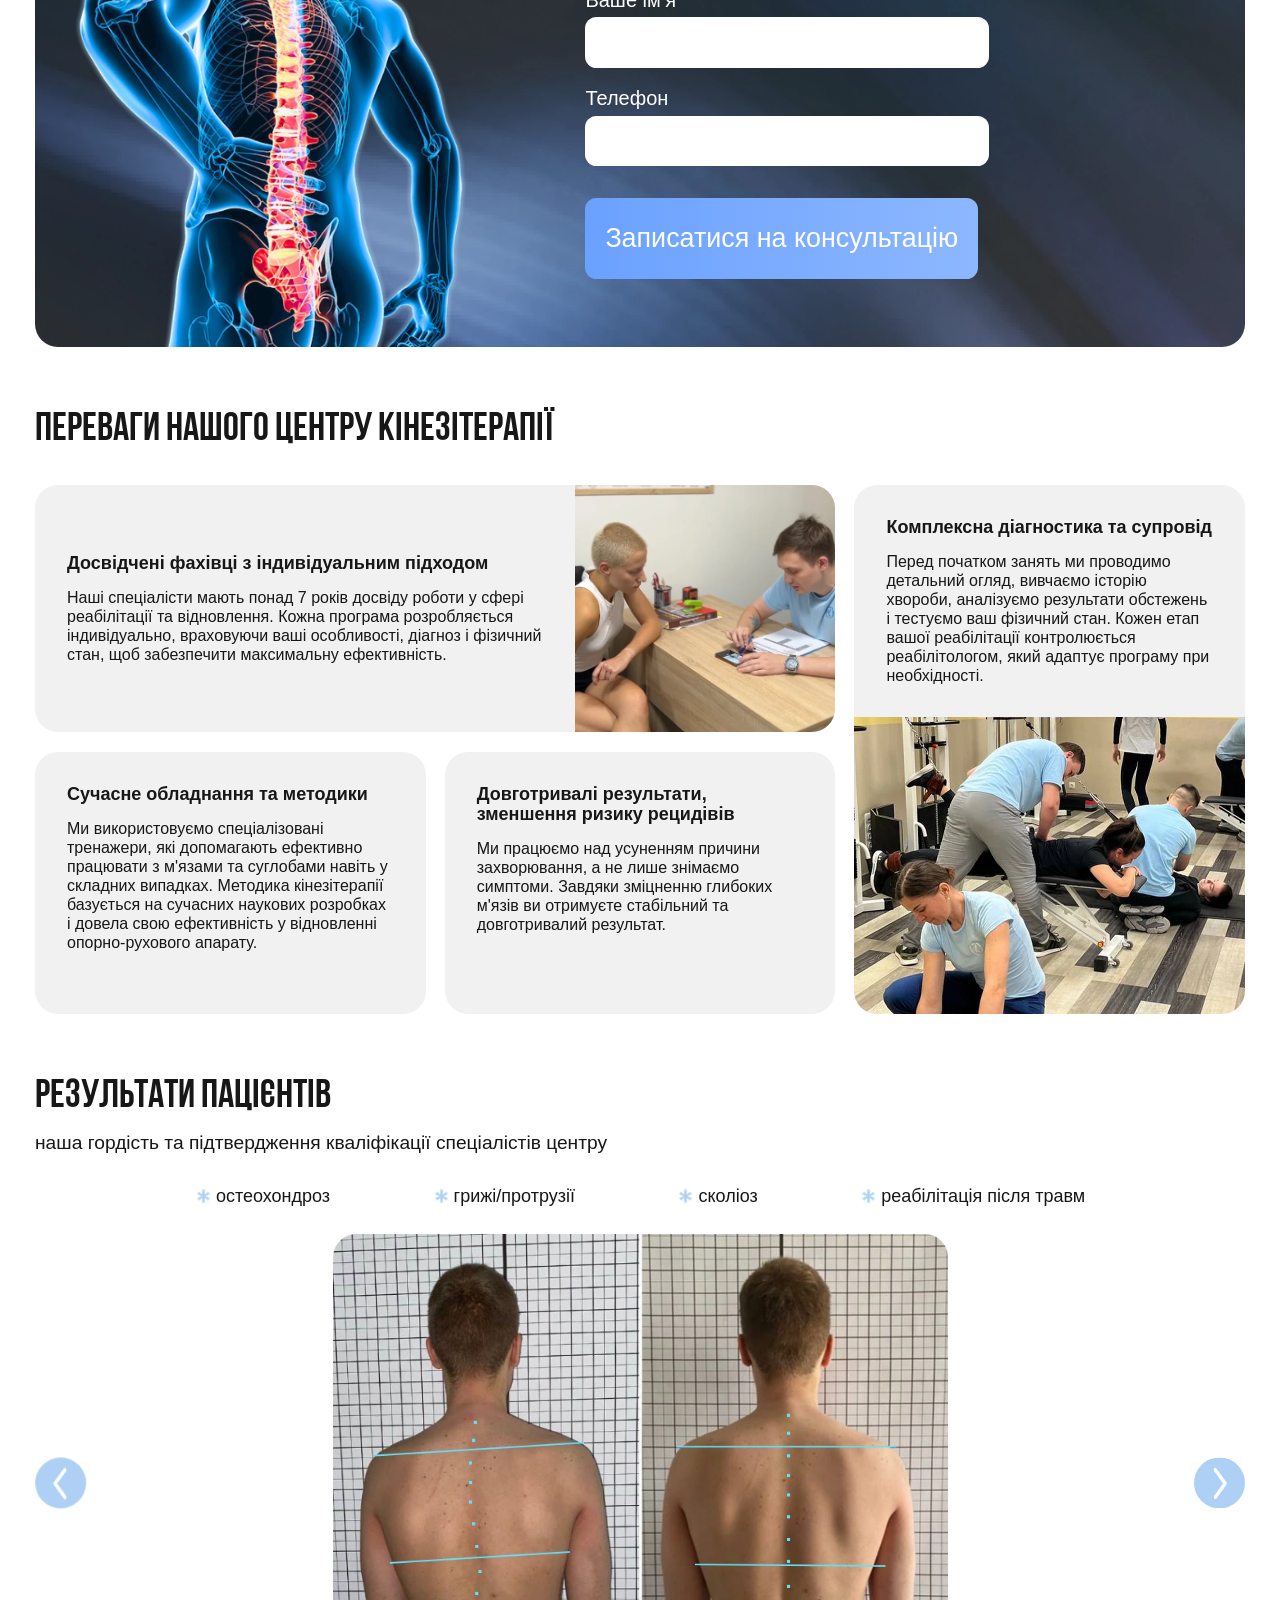
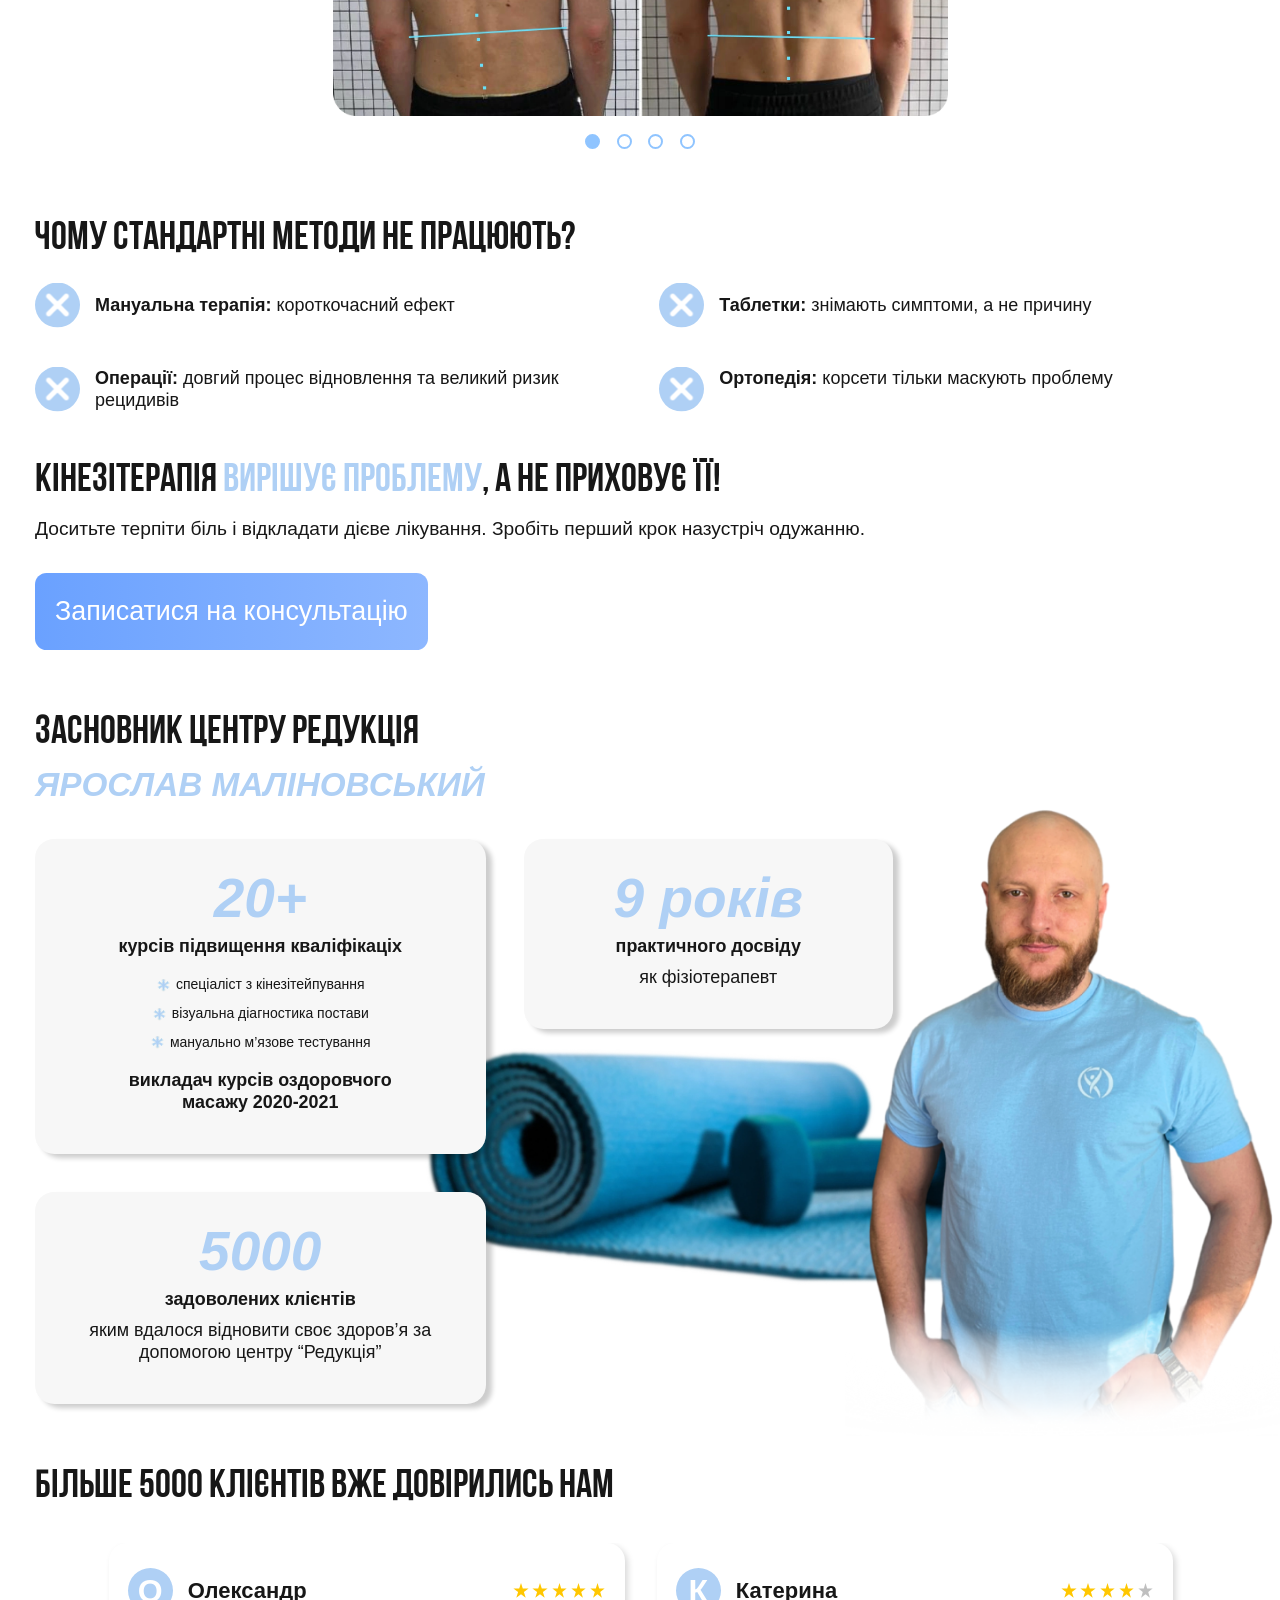
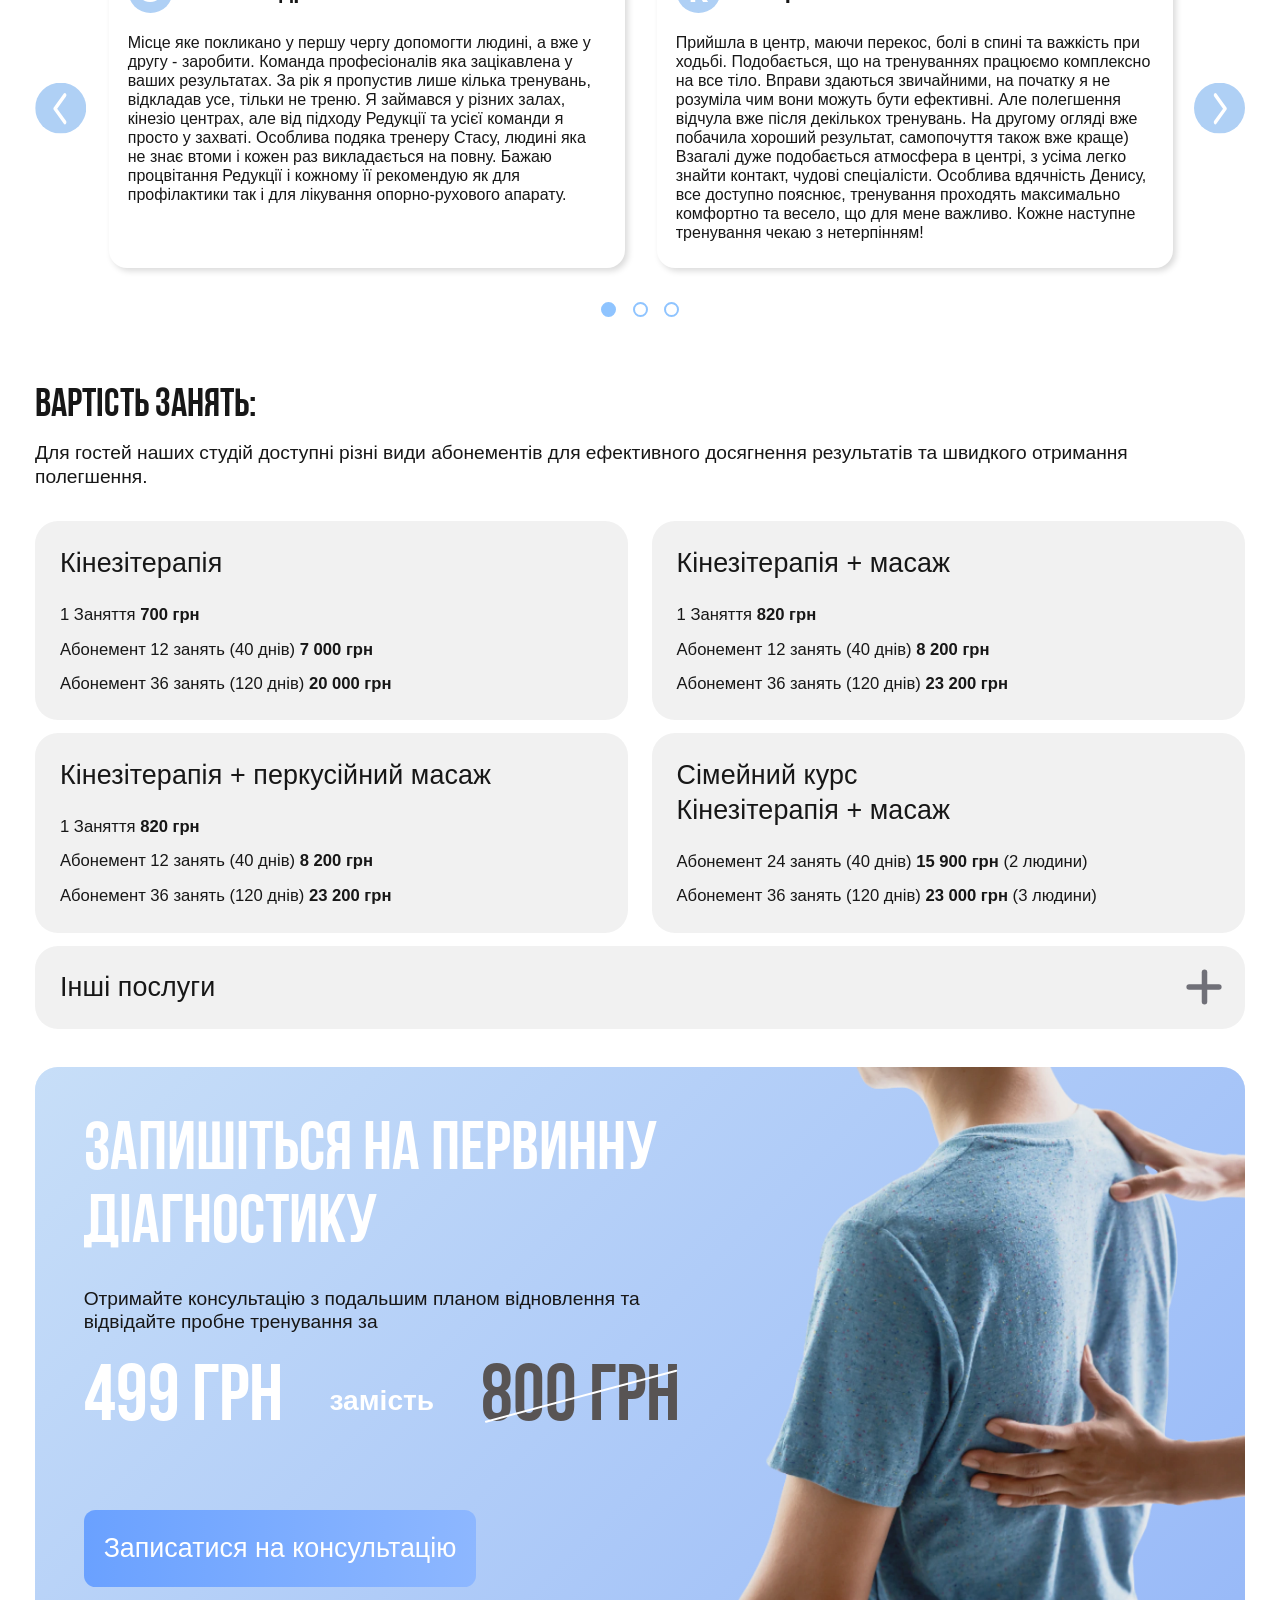
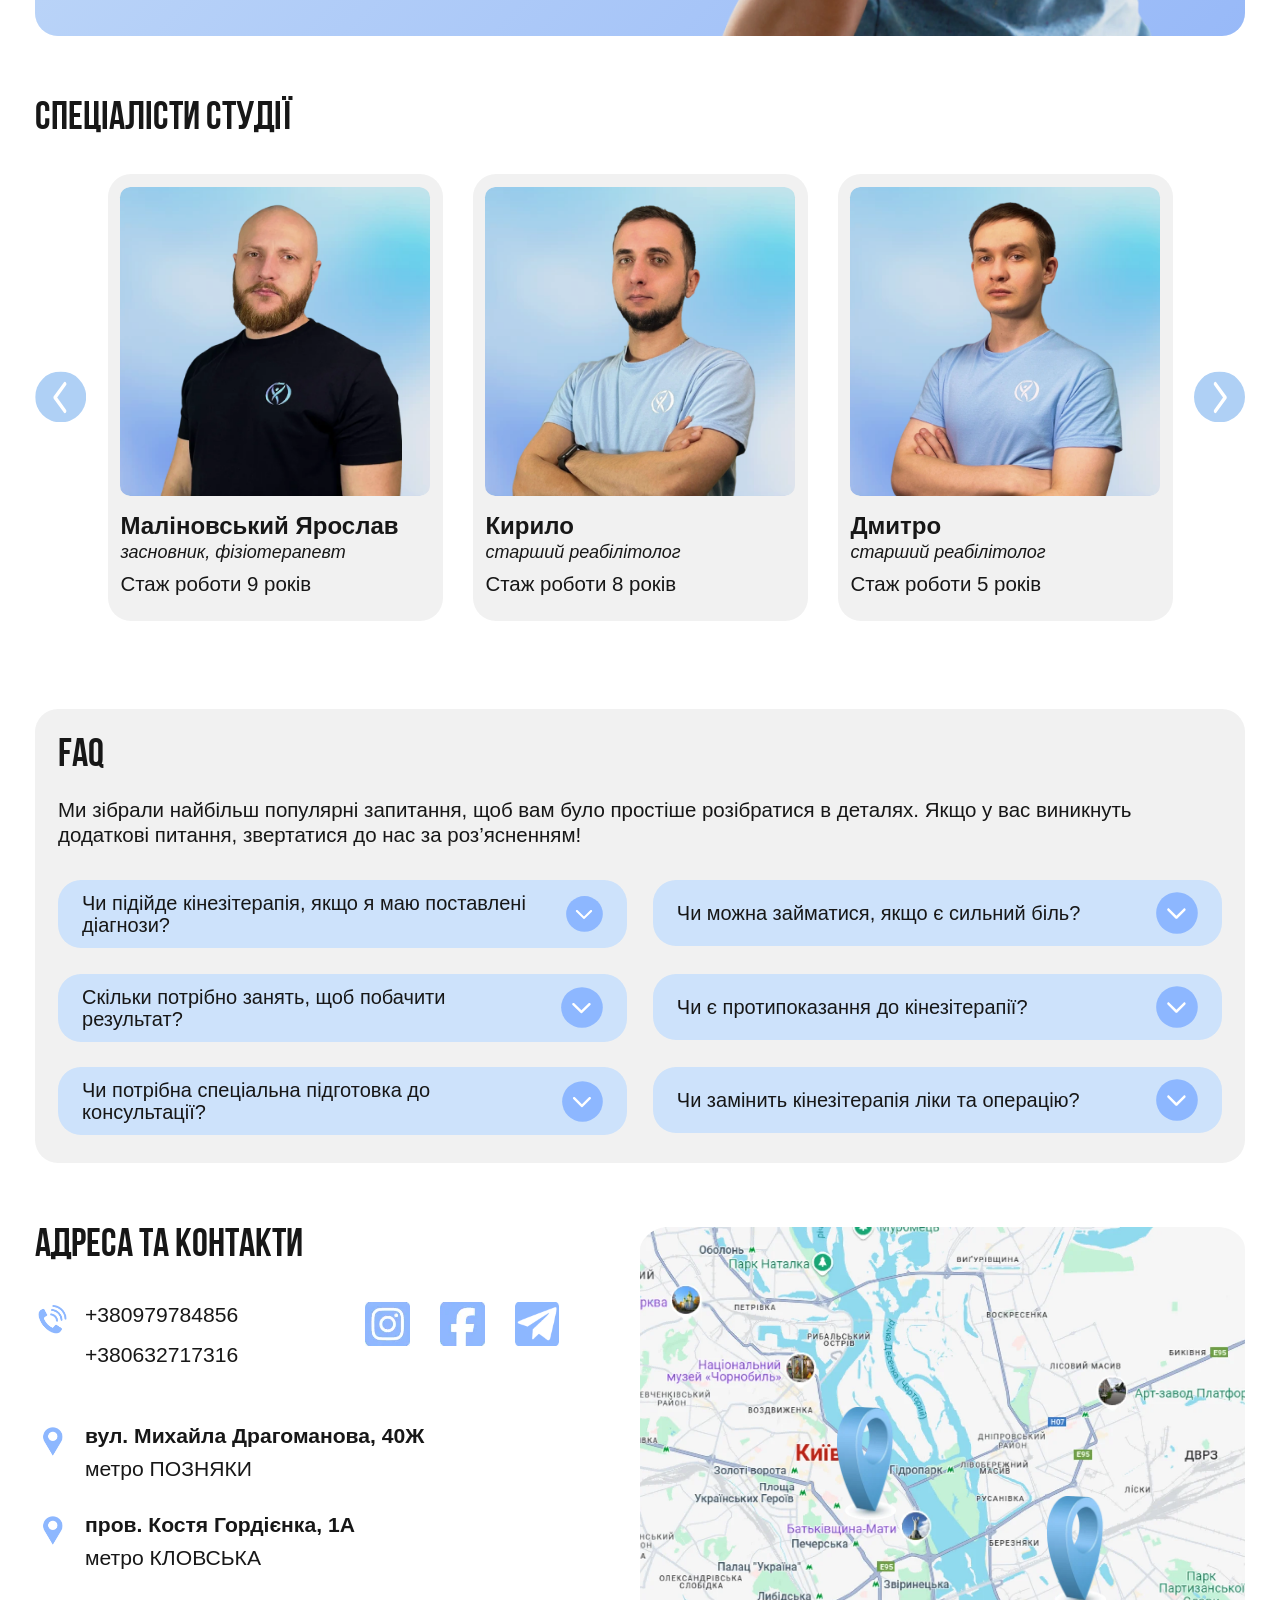
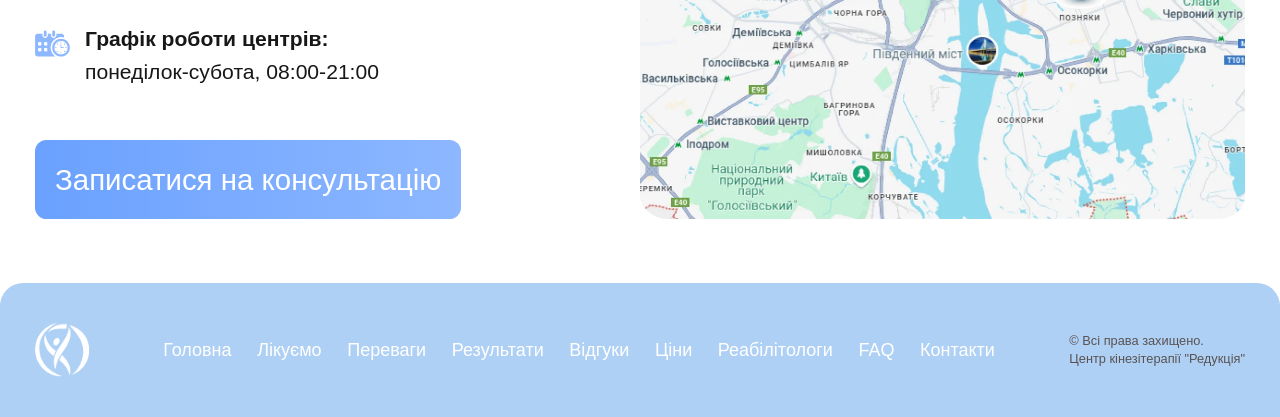
==== commit 9c944f3f: "Add last text fixes" ====
--- a/index.html
+++ b/index.html
@@ -53,7 +53,7 @@
       <div class="container">
         <div class="sec1__content">
           <div class="sec1__text">
-            <h1>Редукція — ЦЕ Відновлення здоров’я через правильний рух</h1>
+            <h1>Редукція — Відновлення здоров’я через правильний рух</h1>
             <ul>
               <li>Кваліфіковані спеціалісти</li>
               <li>Багаторічний досвід</li>
@@ -133,7 +133,7 @@
     <section class="sec4" id="advantages">
       <div class="container">
         <div class="sec4__content">
-          <h2>Переваги нашої студії кінезітерапії</h2>
+          <h2>Переваги нашого центру кінезітерапії</h2>
           <div class="sec4__blocks">
             <div class="sec4__block">
               <div class="sec4__text">
@@ -157,7 +157,7 @@
             </div>
             <div class="sec4__block">
               <div class="sec4__text">
-                <h3>Довготривалі результати, мінімізація рецидівів</h3>
+                <h3>Довготривалі результати, зменшення ризику рецидівів</h3>
                 <p>
                   Ми працюємо над усуненням причини захворювання, а не лише знімаємо симптоми. Завдяки зміцненню глибоких
                   м'язів ви отримуєте стабільний та довготривалий результат.
@@ -208,7 +208,7 @@
           <li><strong>Ортопедія:</strong> корсети тільки маскують проблему</li>
         </ul>
         <h3>Кінезітерапія <strong>вирішує проблему</strong>, а не приховує її!</h3>
-        <p>Доситьте терпіти біль і відкладати дієве лікування. Зробіть перший крок назустріз одужанню.</p>
+        <p>Доситьте терпіти біль і відкладати дієве лікування. Зробіть перший крок назустріч одужанню.</p>
         <a href="#make-an-appointment" class="accent-btn">Записатися на консультацію</a>
       </div>
     </section>
@@ -245,7 +245,7 @@
     </section>
     <section class="sec8" id="reviews">
       <div class="container">
-        <h2>більше 5000 клієнтів вже довірились нам</h2>
+        <h2>більше 5000 клієнтів вже довірились&nbsp;нам</h2>
         <div class="sec8__blocks">
           <div class="sec8__block" data-rating="5">
             <div class="sec8__title">
--- a/styles/main.css
+++ b/styles/main.css
@@ -891,10 +891,13 @@
 }
 .sec9__first-text {
   display: flex;
-  gap: clamp(12px, 1.6vw, 26px);
+  gap: clamp(65px, 15.5vw, 215px);
+  position: relative;
+  width: max-content;
 }
 .sec9__first-text p {
   font-size: clamp(26px, 6.5vw, 80px);
+  line-height: clamp(20px, 5.5vw, 80px);
   color: var(--white-c);
 }
 .sec9__first-text p:nth-child(1) {
@@ -904,9 +907,10 @@
   font-size: clamp(12px, 2.2vw, 30px);
   line-height: clamp(12px, 2.2vw, 30px);
   font-weight: 700;
-  position: relative;
+  position: absolute;
   top: 50%;
-  transform: translateY(-55%);
+  left: 50%;
+  transform: translate(-50%, -50%);
   height: max-content;
 }
 .sec9__first-text p:nth-child(3) {
@@ -1242,6 +1246,12 @@
   background-color: var(--white-c);
   border-radius: 3px;
   overflow: hidden;
+  display: flex;
+  align-items: center;
+  justify-content: center;
+}
+.send-contact-form .social a img {
+  object-position: center;
 }
 .send-contact-form h2 {
   color: var(--accent-blue-c);
@@ -1976,6 +1986,11 @@
     margin-top: clamp(15px, 2.5vw, 65px);
   }
 }
+@media screen and (max-width: 475px) {
+  .sec9__first-text p:nth-child(2) {
+    transform: translate(-50%, -75%);
+  }
+}
 /*#endregion adaptiveSec9*/
 
 /*#region adaptiveSec11*/
@@ -2072,6 +2087,12 @@
     background-color: var(--white-c);
     border-radius: 3px;
     overflow: hidden;
+    display: flex;
+    align-items: center;
+    justify-content: center;
+  }
+  .footer__contnet div a img {
+    object-position: center;
   }
 }
 /*#endregion adaptiveFooter*/
